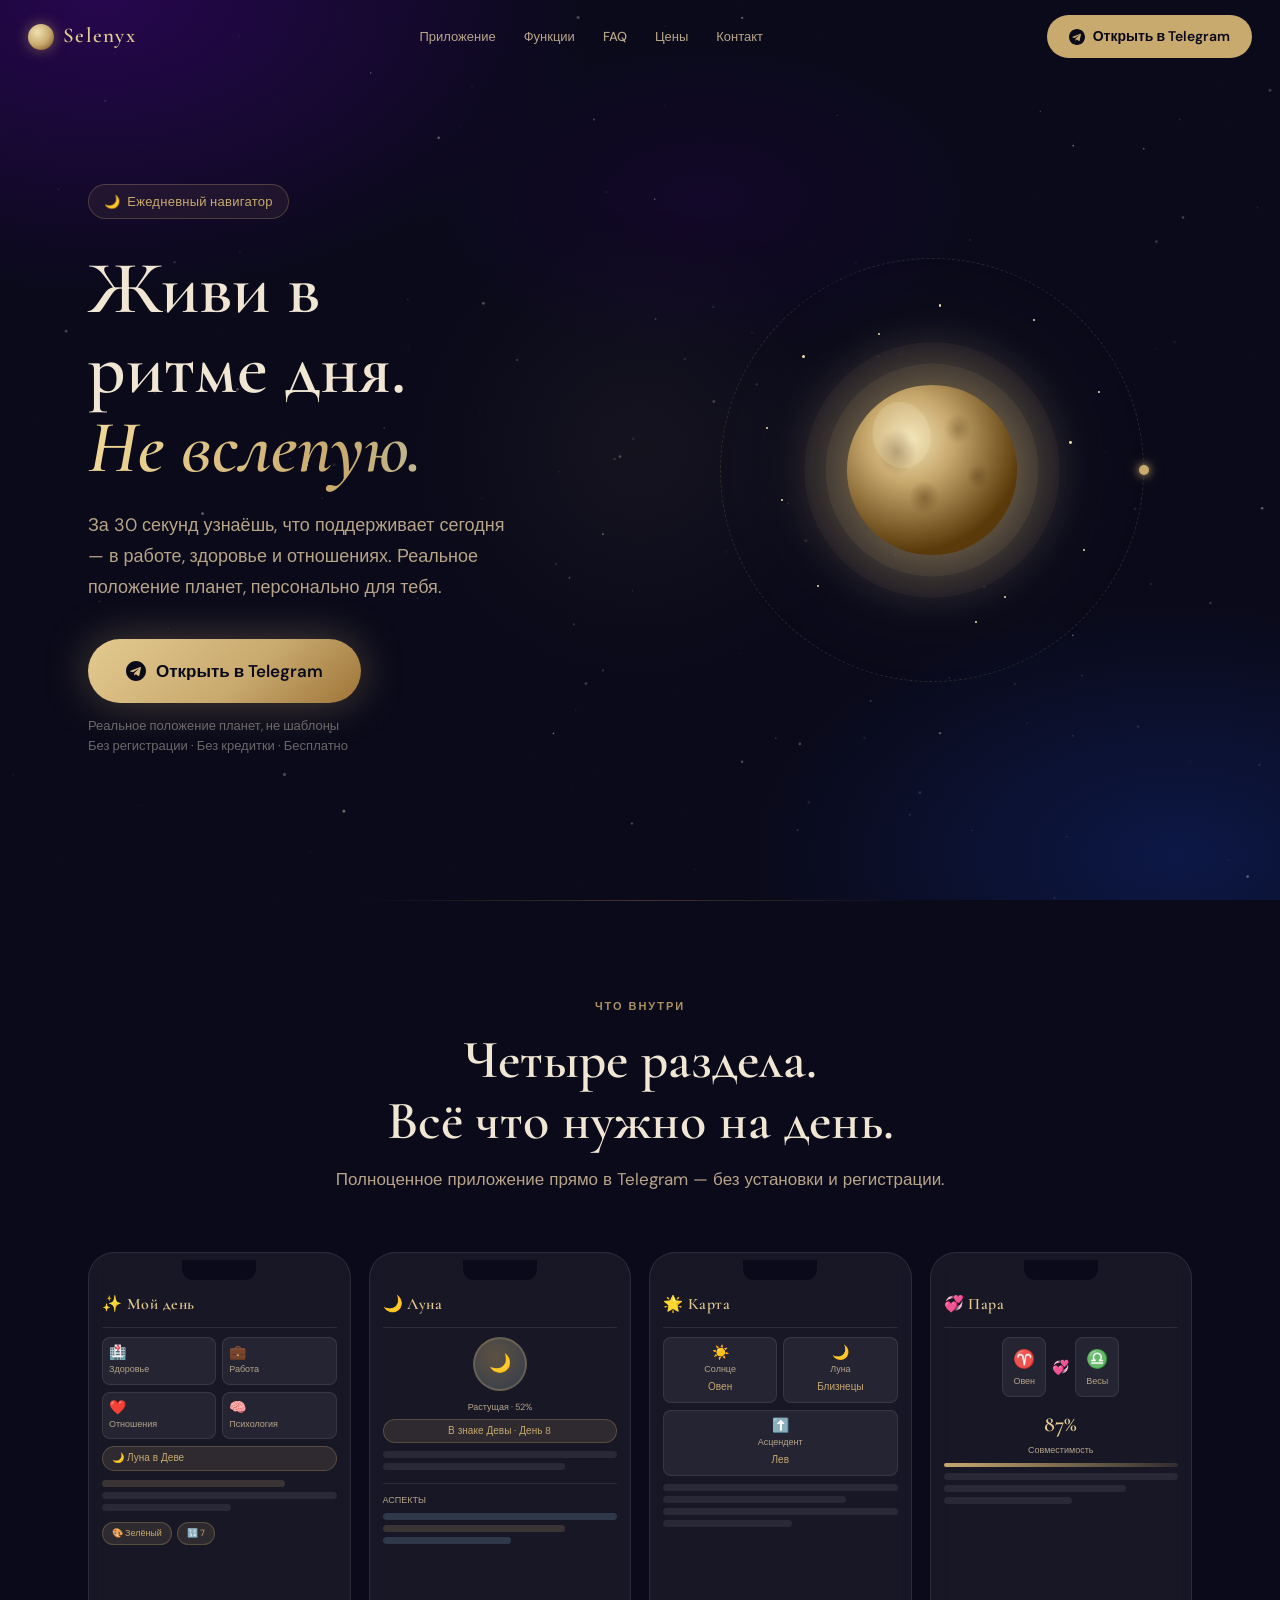
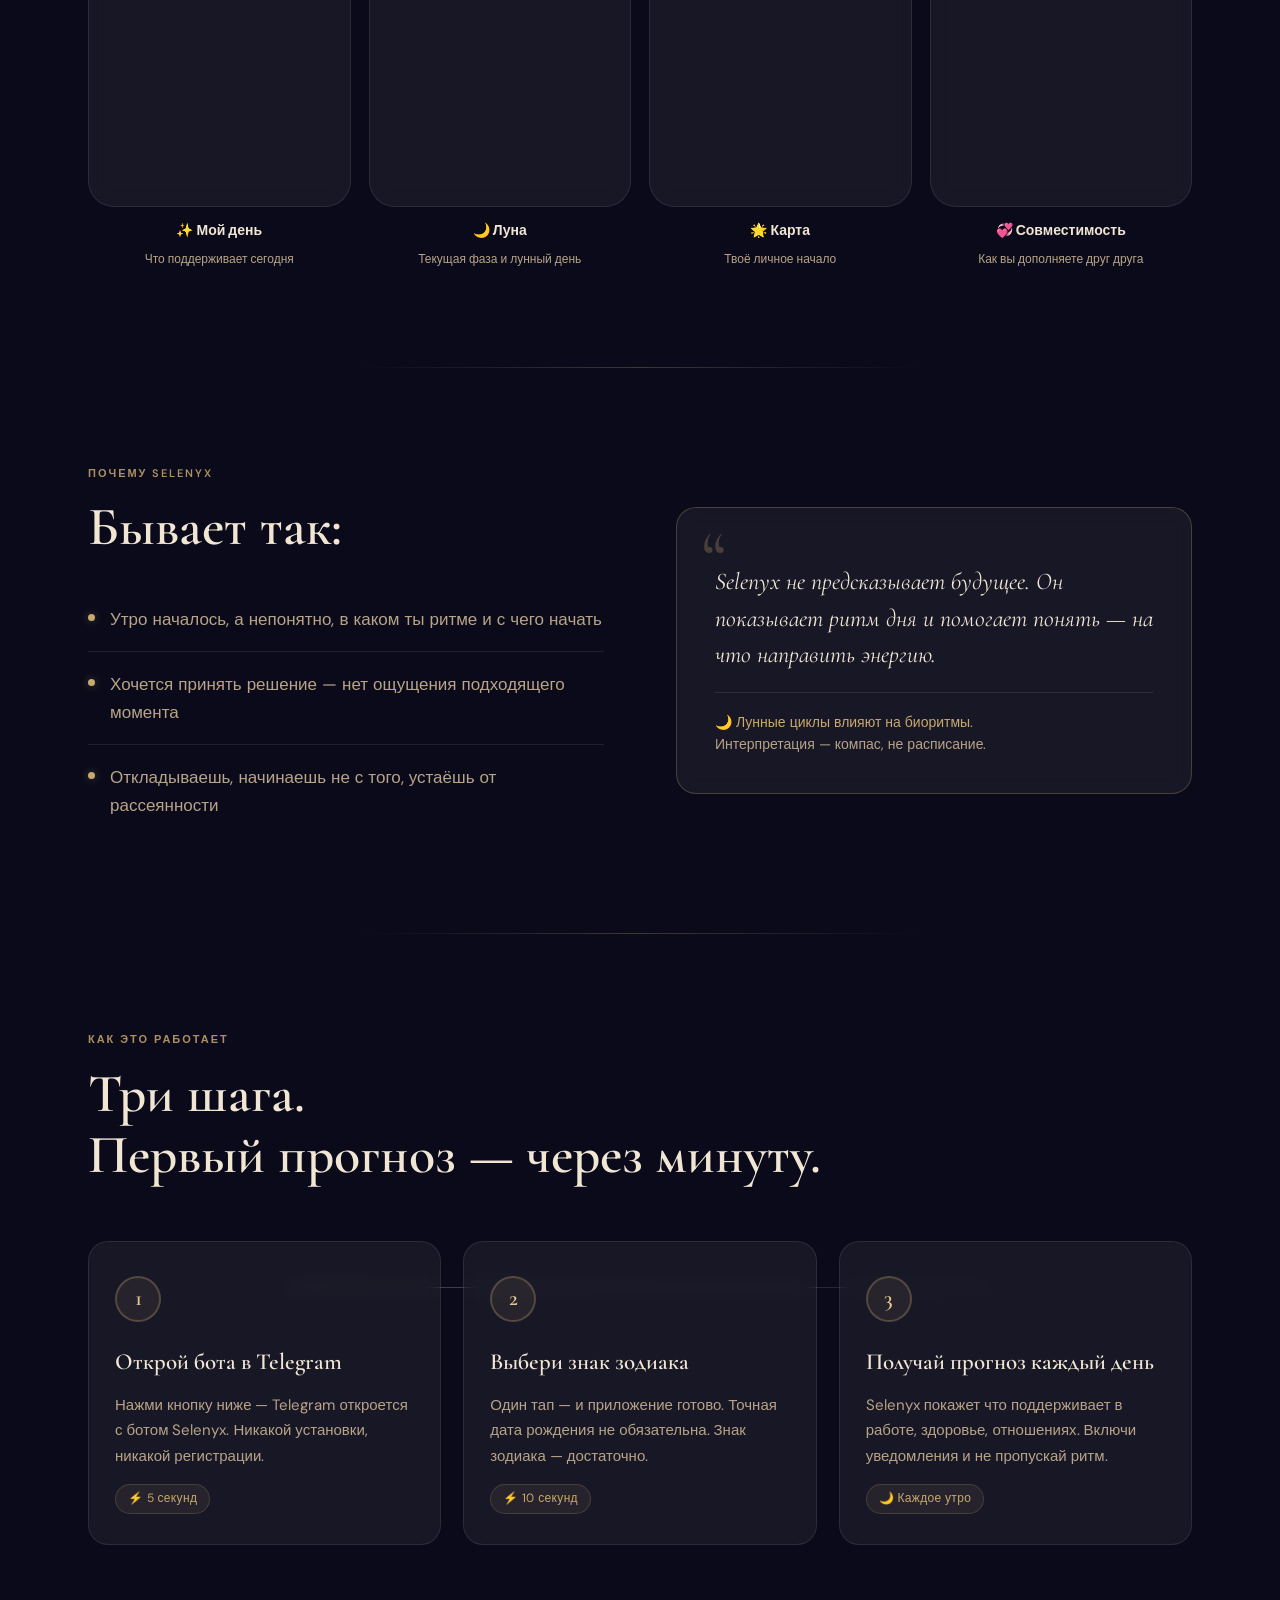
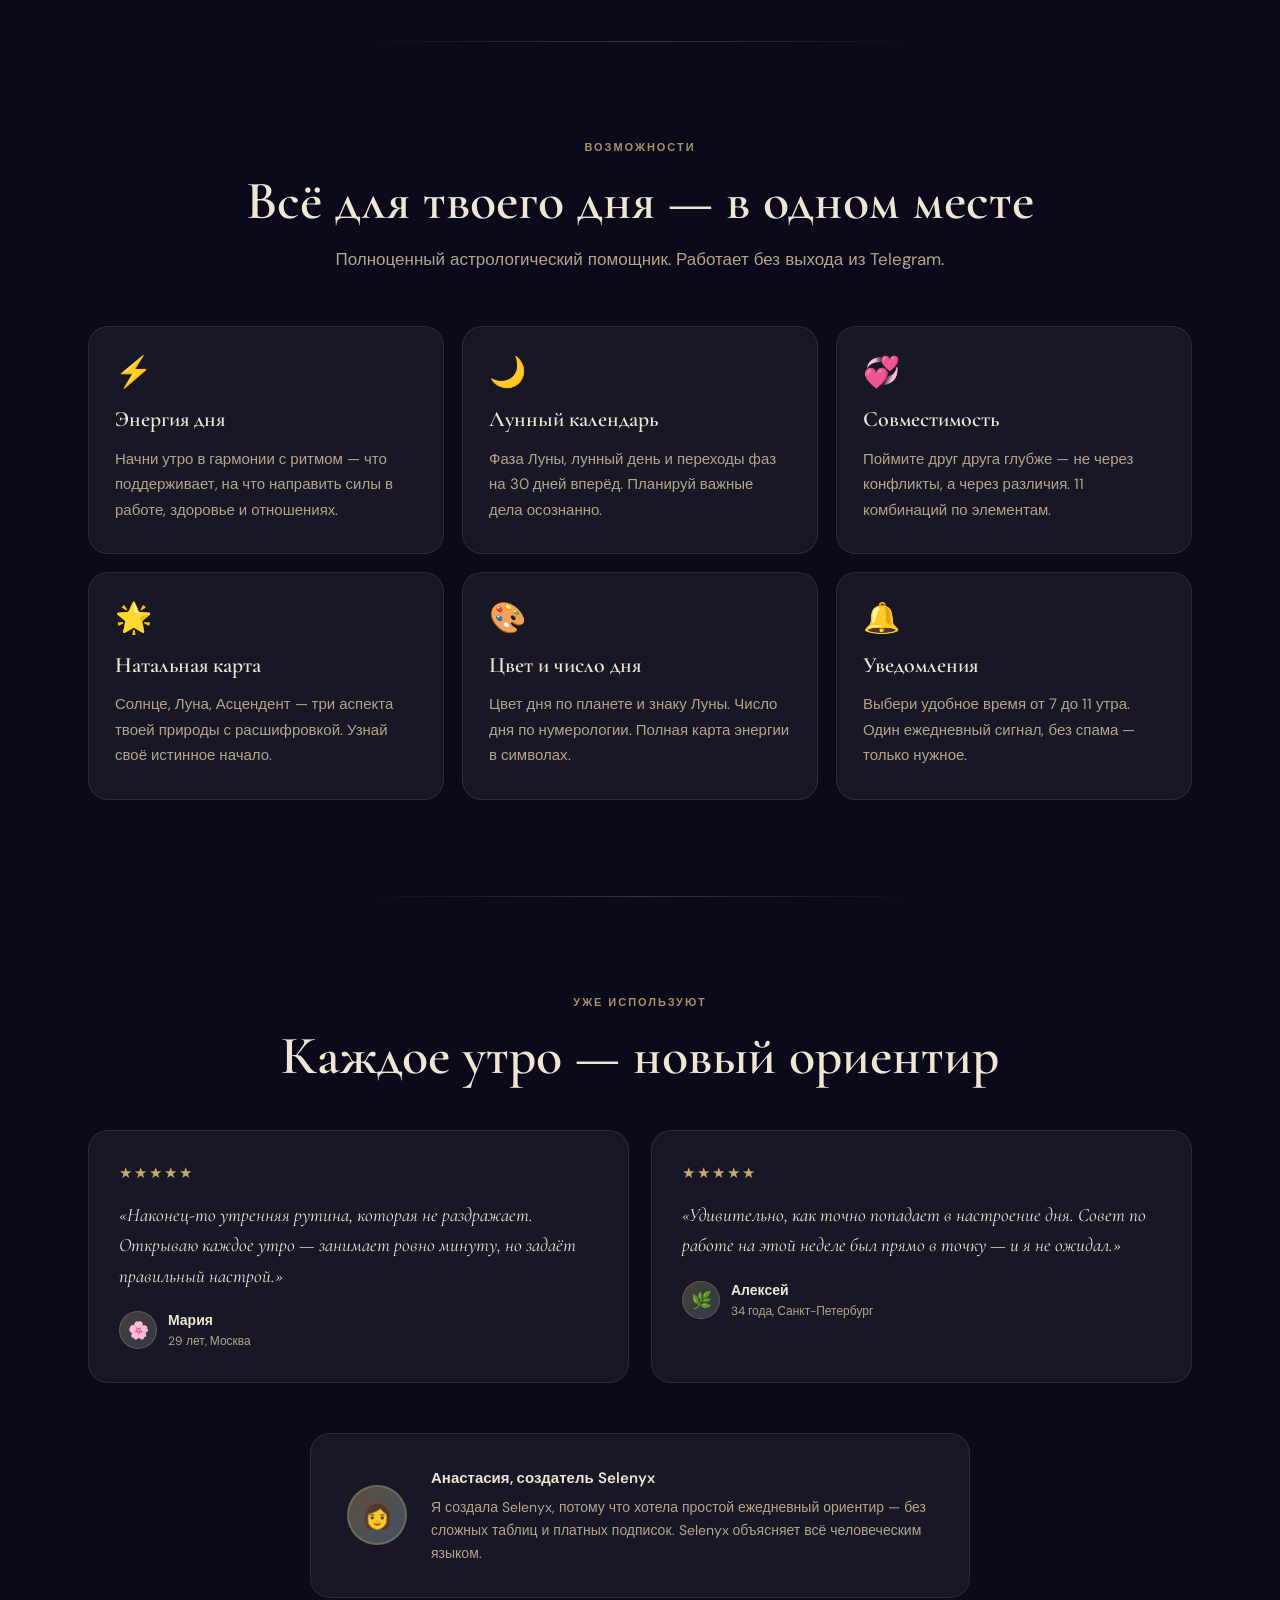
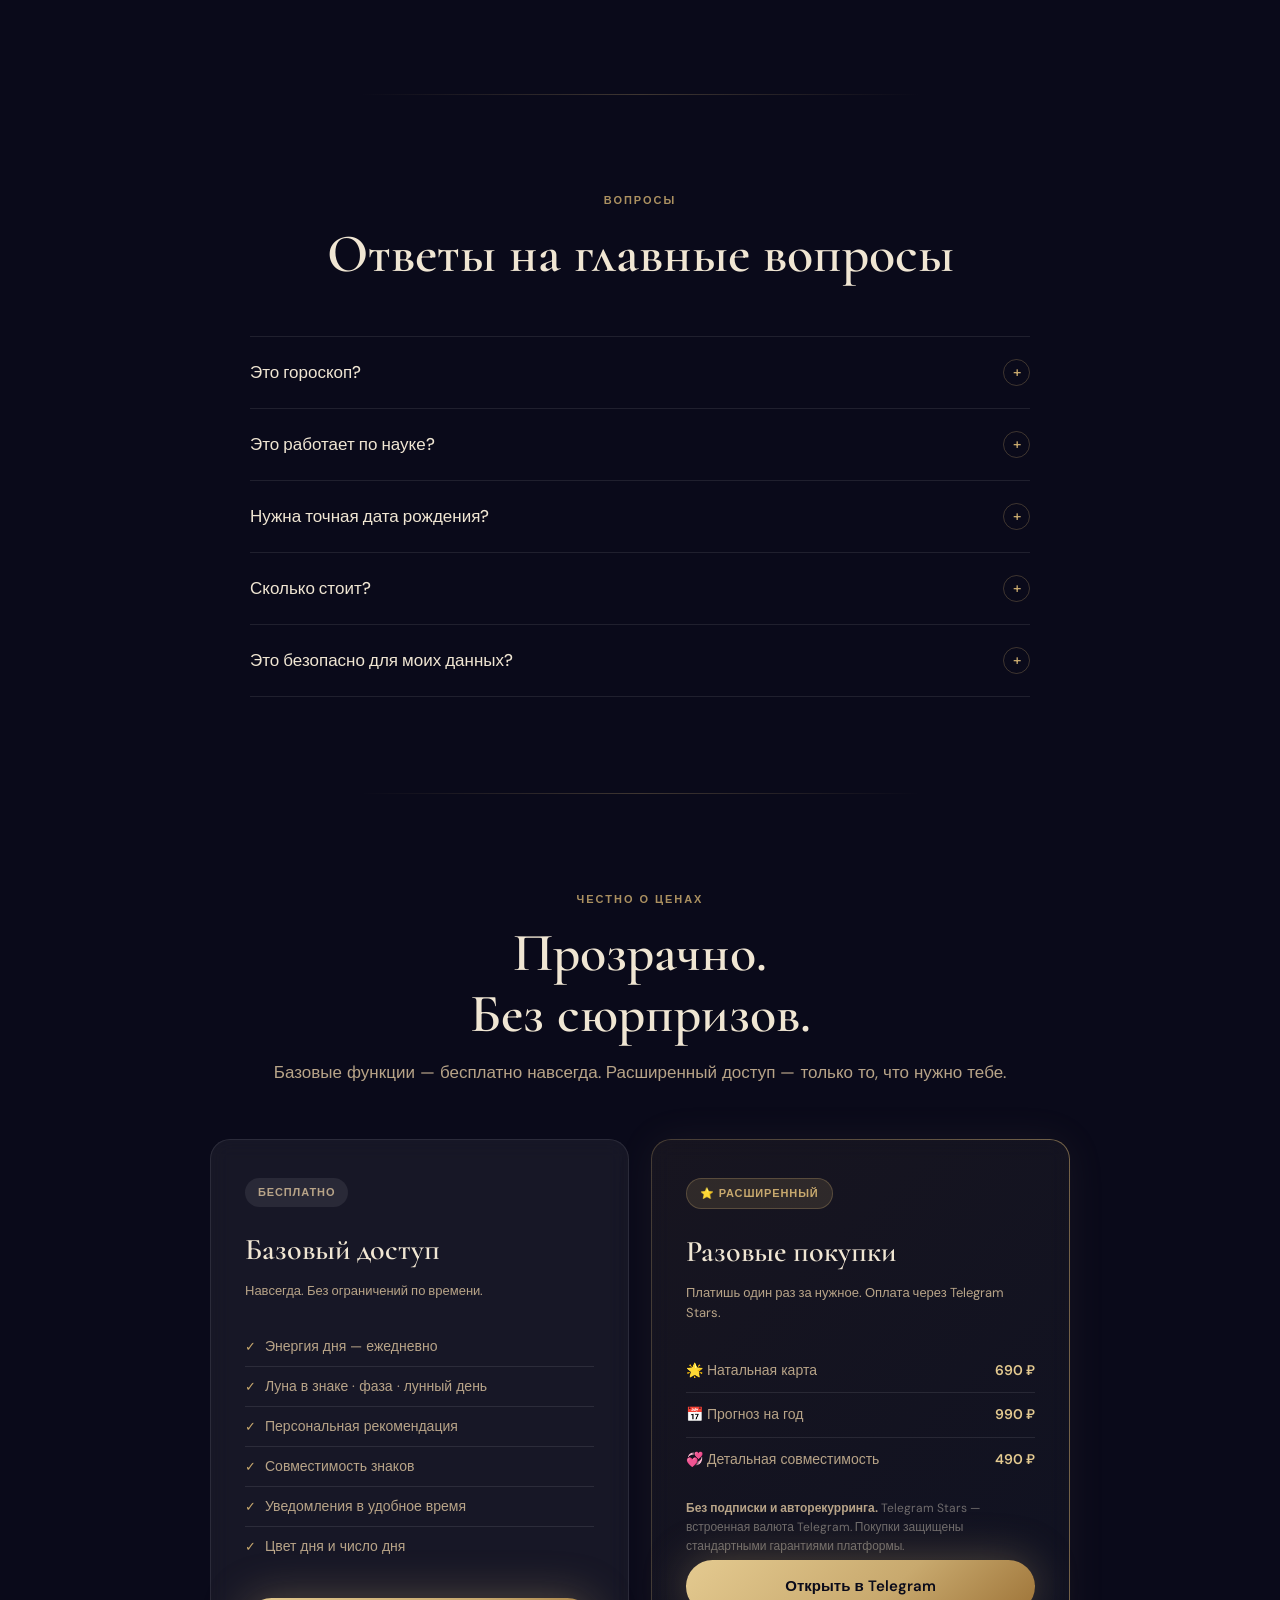
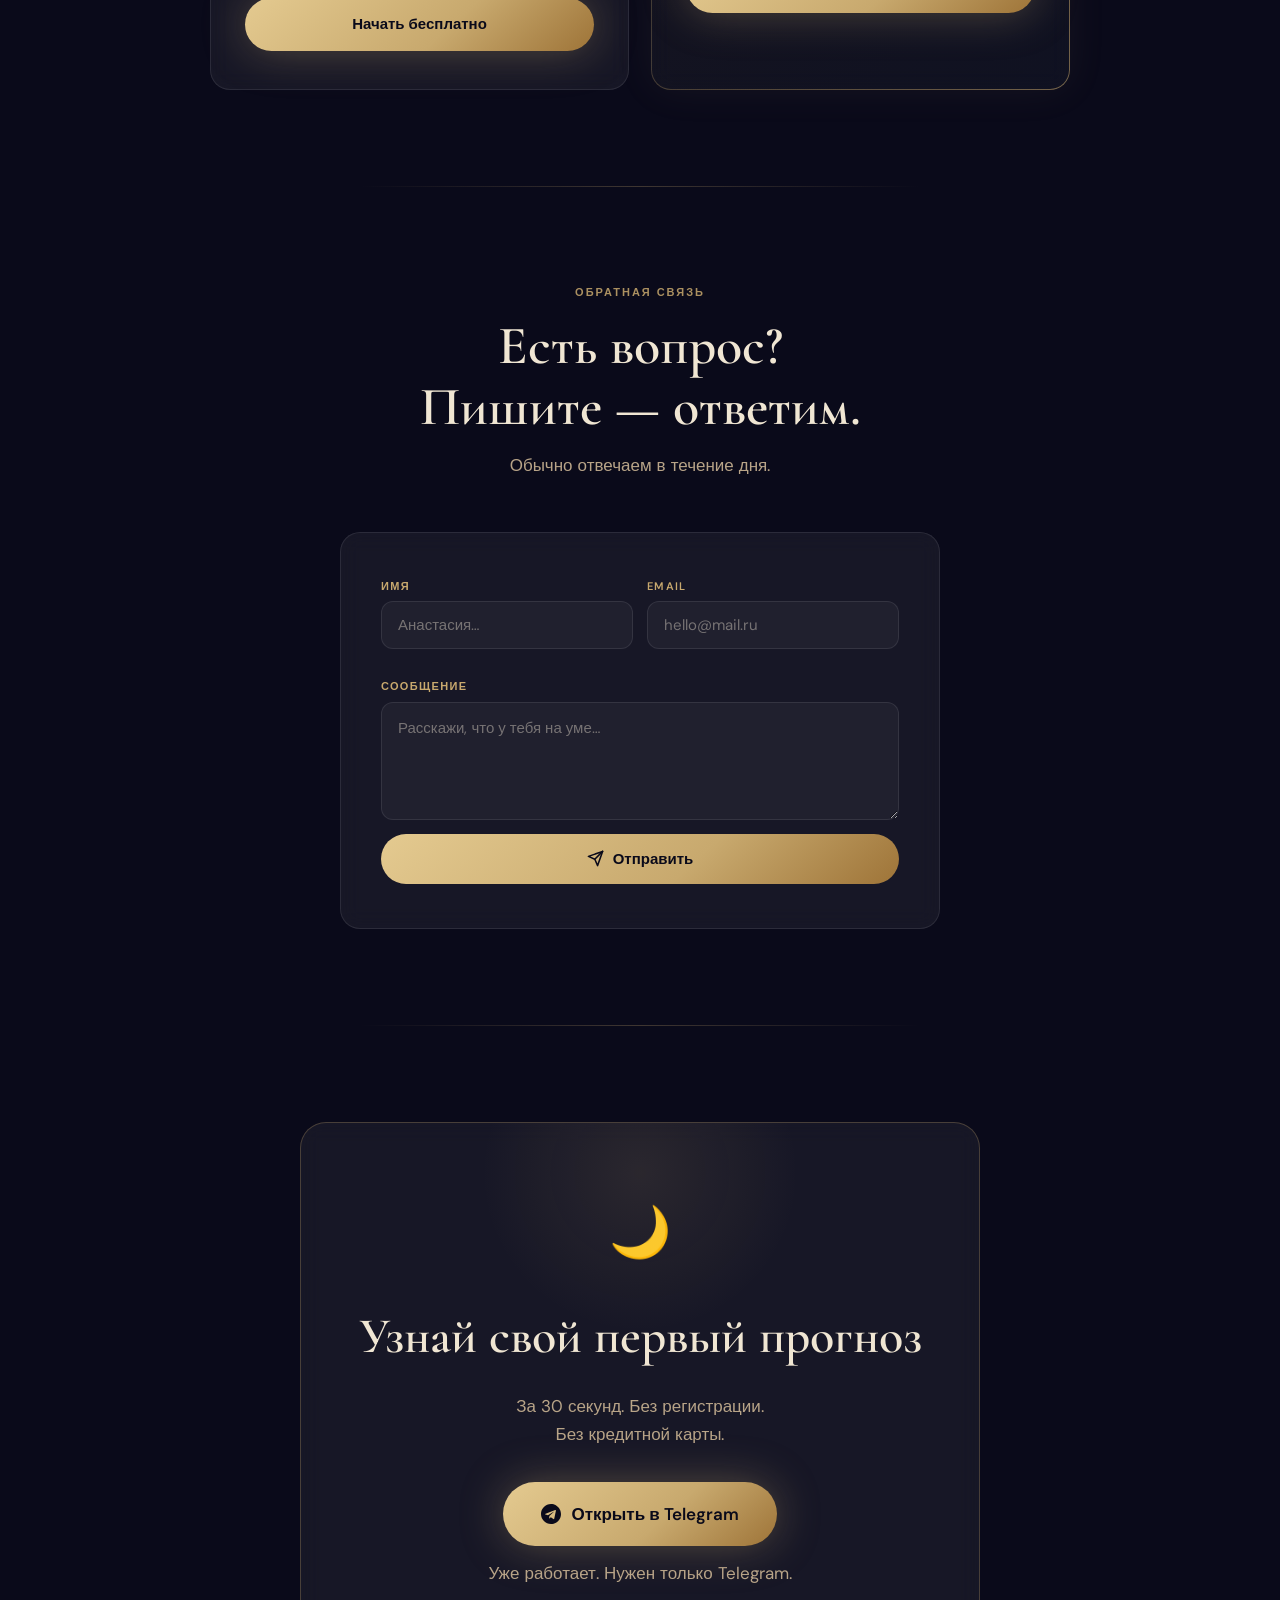
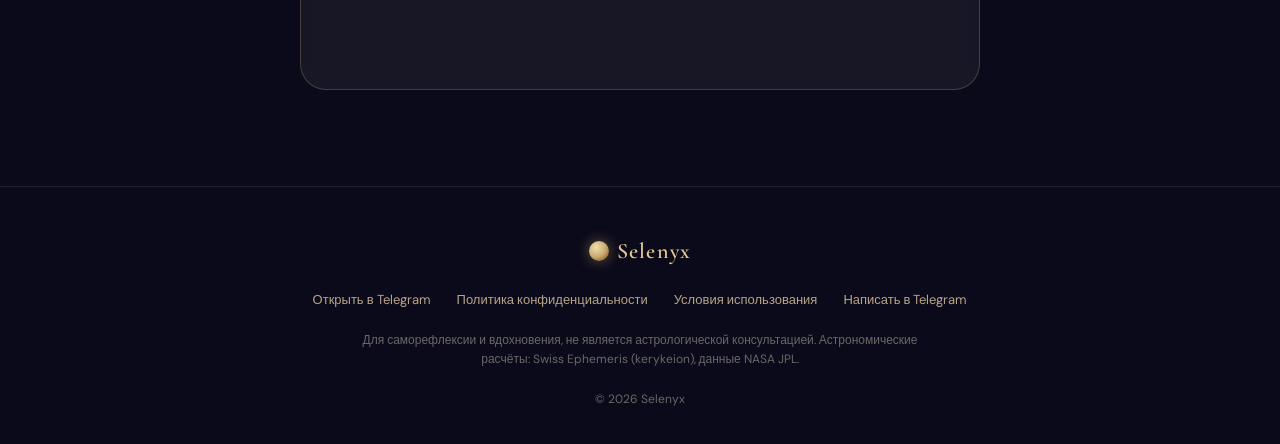
==== landing/index.html @ 32bb38db "copy: нейтральный CTA — «Узнай свой первый прогноз»" ====
<!DOCTYPE html>
<html lang="ru">
<head>
  <meta charset="UTF-8">
  <meta name="viewport" content="width=device-width, initial-scale=1.0">
  <meta name="theme-color" content="#0a0a1a">
  <meta name="robots" content="index, follow">
  <title>Selenyx — Лунный навигатор для ежедневной ясности</title>
  <meta name="description" content="Узнай за 30 секунд, что поддерживает тебя сегодня. Персональные рекомендации по знаку зодиака. Бесплатно в Telegram.">
  <meta name="keywords" content="лунный календарь, гороскоп на сегодня, астрология Telegram, фаза луны, энергия дня, лунный навигатор">
  <meta property="og:title" content="Selenyx — Живи в ритме дня">
  <meta property="og:description" content="За 30 секунд — что поддерживает сегодня. Луна, энергия, рекомендации. Бесплатно.">
  <meta property="og:type" content="website">
  <meta property="og:url" content="https://selenyx.vercel.app/">
  <meta property="og:image" content="https://selenyx.vercel.app/og-image.png">
  <meta name="twitter:card" content="summary_large_image">
  <meta name="twitter:title" content="Selenyx — Живи в ритме дня">
  <meta name="twitter:description" content="За 30 секунд — что поддерживает сегодня. Луна, энергия, рекомендации. Бесплатно.">
  <link rel="icon" href="data:image/svg+xml,<svg xmlns='http://www.w3.org/2000/svg' viewBox='0 0 100 100'><circle cx='50' cy='50' r='45' fill='%23c8a96e'/><circle cx='65' cy='40' r='38' fill='%230a0a1a'/></svg>">
  <link rel="apple-touch-icon" href="data:image/svg+xml,<svg xmlns='http://www.w3.org/2000/svg' viewBox='0 0 100 100'><circle cx='50' cy='50' r='45' fill='%23c8a96e'/><circle cx='65' cy='40' r='38' fill='%230a0a1a'/></svg>">
  <link rel="preconnect" href="https://fonts.googleapis.com">
  <link rel="preconnect" href="https://fonts.gstatic.com" crossorigin>
  <link href="https://fonts.googleapis.com/css2?family=Cormorant+Garamond:ital,wght@0,400;0,500;0,600;0,700;1,400;1,500;1,600&family=DM+Sans:wght@300;400;500;600&display=swap" rel="stylesheet">
  <style>
    /* ── VARIABLES ───────────────────────────────────────────────── */
    :root {
      --bg:          #0a0a1a;
      --bg2:         #0e0e24;
      --card:        rgba(255,255,255,0.055);
      --card-h:      rgba(255,255,255,0.095);
      --border:      rgba(255,255,255,0.09);
      --border-g:    rgba(200,169,110,0.28);
      --gold:        #c8a96e;
      --gold-l:      #e4ca90;
      --gold-d:      rgba(200,169,110,0.38);
      --blue:        #a8d8ea;
      --text:        #f0e6d3;
      --dim:         #b8a488;
      --hint:        rgba(240,230,211,0.42);
      --fd:          'Cormorant Garamond', Georgia, serif;
      --fb:          'DM Sans', -apple-system, sans-serif;
      --r:           20px;
      --r-sm:        12px;
      --W:           1160px;
      --gap:         96px;
    }

    /* ── RESET ───────────────────────────────────────────────────── */
    *, *::before, *::after { box-sizing: border-box; margin: 0; padding: 0; }
    html { scroll-behavior: smooth; -webkit-text-size-adjust: 100%; }
    body {
      font-family: var(--fb);
      font-size: 16px;
      line-height: 1.65;
      color: var(--text);
      background: var(--bg);
      background-image:
        radial-gradient(ellipse 70% 60% at 8% 0%,   rgba(50,5,100,.7)  0%, transparent 55%),
        radial-gradient(ellipse 60% 50% at 92% 95%,  rgba(13,27,80,.8)  0%, transparent 55%),
        radial-gradient(ellipse 50% 40% at 55% 22%,  rgba(30,5,60,.45)  0%, transparent 45%);
      background-attachment: fixed;
      overflow-x: hidden;
    }
    img   { display: block; max-width: 100%; }
    button{ cursor: pointer; border: none; background: none; font-family: var(--fb); }
    a     { color: inherit; text-decoration: none; }
    ul, ol{ list-style: none; }

    /* ── CANVAS ──────────────────────────────────────────────────── */
    #stars {
      position: fixed; inset: 0;
      pointer-events: none; z-index: 0; opacity: .55;
    }

    /* ── LAYOUT ──────────────────────────────────────────────────── */
    .wrap {
      max-width: var(--W);
      margin: 0 auto;
      padding: 0 28px;
      position: relative; z-index: 1;
    }
    .tag {
      font-size: 11px; font-weight: 600;
      letter-spacing: .18em; text-transform: uppercase;
      color: var(--gold); opacity: .85; margin-bottom: 14px;
    }
    .h2 {
      font-family: var(--fd);
      font-size: clamp(34px, 4.5vw, 54px);
      font-weight: 600; line-height: 1.13;
      text-wrap: balance; color: var(--text);
    }
    .sub {
      font-size: 17px; color: var(--dim);
      line-height: 1.72; margin-top: 14px;
      text-wrap: balance;
    }
    .rule {
      height: 1px; max-width: 560px; margin: 0 auto;
      background: linear-gradient(90deg, transparent, var(--border-g), transparent);
    }

    /* ── NAV ─────────────────────────────────────────────────────── */
    .nav {
      position: fixed; top: 0; left: 0; right: 0;
      z-index: 200; padding: 15px 28px;
      display: flex; align-items: center; justify-content: space-between;
      transition: background .3s, backdrop-filter .3s;
    }
    .nav.on {
      background: rgba(10,10,26,.9);
      backdrop-filter: blur(22px);
      -webkit-backdrop-filter: blur(22px);
      border-bottom: 1px solid var(--border);
    }
    .nav-logo {
      display: flex; align-items: center; gap: 9px;
      font-family: var(--fd); font-size: 21px; font-weight: 600;
      color: var(--gold-l); letter-spacing: .06em;
    }
    .logo-moon {
      width: 26px; height: 26px; border-radius: 50%;
      background: radial-gradient(circle at 36% 32%, #f0e0b0, #c8a96e 52%, #6a3c0a);
      box-shadow: 0 0 14px rgba(200,169,110,.5);
      flex-shrink: 0;
    }
    .btn-tg {
      display: inline-flex; align-items: center; gap: 8px;
      padding: 10px 22px; border-radius: 50px;
      background: var(--gold); color: #0a0a1a;
      font-weight: 600; font-size: 14px;
      transition: transform .2s, box-shadow .2s;
      touch-action: manipulation;
    }
    .btn-tg:hover { transform: translateY(-1px); box-shadow: 0 4px 22px rgba(200,169,110,.42); }
    .btn-tg svg   { width: 16px; height: 16px; flex-shrink: 0; }
    .nav-links {
      display: flex; gap: 28px; align-items: center;
    }
    .nav-links a {
      font-size: 13px; font-weight: 500; color: var(--dim);
      transition: color .22s; position: relative; white-space: nowrap;
    }
    .nav-links a::after {
      content: ''; position: absolute; bottom: -4px; left: 0; right: 0;
      height: 1px; background: var(--gold);
      transform: scaleX(0); transform-origin: left center;
      transition: transform .28s ease;
    }
    .nav-links a:hover { color: var(--gold-l); }
    .nav-links a:hover::after { transform: scaleX(1); }
    @media (max-width: 820px) { .nav-links { display: none; } }

    /* ── HERO ────────────────────────────────────────────────────── */
    .hero {
      min-height: 100svh;
      display: flex; align-items: center;
      padding: 130px 0 90px;
    }
    .hero-grid {
      display: grid;
      grid-template-columns: 1fr 1fr;
      gap: 64px; align-items: center;
    }
    .hero-badge {
      display: inline-flex; align-items: center; gap: 7px;
      padding: 6px 15px; border-radius: 50px;
      border: 1px solid var(--border-g);
      background: rgba(200,169,110,.08);
      font-size: 13px; color: var(--gold);
      margin-bottom: 30px; letter-spacing: .02em;
    }
    .hero-h1 {
      font-family: var(--fd);
      font-size: clamp(46px, 5.8vw, 78px);
      font-weight: 600; line-height: 1.07;
      text-wrap: balance; margin-bottom: 22px;
    }
    .hero-h1 em {
      font-style: italic;
      background: linear-gradient(90deg, #f0d898 0%, #c8a96e 25%, #a8d8ea 55%, #e4ca90 80%, #f0d898 100%);
      background-size: 300% auto;
      -webkit-background-clip: text;
      -webkit-text-fill-color: transparent;
      background-clip: text;
      animation: gradShift 6s linear infinite;
    }
    @keyframes gradShift { to { background-position: 300% center; } }
    .hero-p {
      font-size: 18px; color: var(--dim);
      line-height: 1.72; margin-bottom: 36px;
      text-wrap: balance;
    }
    .cta-wrap { display: flex; flex-direction: column; align-items: flex-start; gap: 13px; }
    .cta {
      display: inline-flex; align-items: center; gap: 10px;
      padding: 18px 38px; border-radius: 50px;
      background: linear-gradient(138deg, var(--gold-l) 0%, var(--gold) 58%, #9e7438 100%);
      color: #0a0a1a;
      font-family: var(--fb); font-size: 17px; font-weight: 600;
      box-shadow: 0 0 44px rgba(200,169,110,.34);
      transition: transform .22s ease, box-shadow .22s ease;
      touch-action: manipulation;
    }
    .cta:hover  { animation: none; transform: translateY(-3px); box-shadow: 0 8px 60px rgba(200,169,110,.65), 0 0 100px rgba(200,169,110,.2); }
    .cta:active { animation: none; transform: translateY(0); }
    .cta svg    { width: 20px; height: 20px; flex-shrink: 0; }
    @keyframes ctaGlow { 0%,100%{box-shadow:0 0 44px rgba(200,169,110,.34)} 50%{box-shadow:0 0 70px rgba(200,169,110,.6), 0 0 110px rgba(200,169,110,.18)} }
    .cta { animation: ctaGlow 3.5s ease-in-out infinite; }
    .hero-hint  { font-size: 13px; color: var(--hint); line-height: 1.55; }
    .hero-hint b{ color: var(--gold-d); font-weight: 400; }

    /* ── MOON VISUAL ─────────────────────────────────────────────── */
    .moon-scene {
      display: flex; justify-content: center; align-items: center;
      perspective: 900px; /* нужен для видимого 3D-поворота */
    }
    .moon-ring {
      position: relative; width: 360px; height: 360px;
      transform-style: preserve-3d;
    }
    /* орбитальное кольцо — статичное, не вращается */
    .orbit {
      position: absolute; inset: -32px; border-radius: 50%;
      border: 1px dashed rgba(200,169,110,.18);
    }
    /* спутник — отдельный элемент, вращается независимо */
    .satellite {
      position: absolute; inset: -32px; border-radius: 50%;
      animation: spin 22s linear infinite;
    }
    .satellite::after {
      content: '';
      position: absolute; top: 50%; right: -5px;
      width: 10px; height: 10px; border-radius: 50%;
      background: var(--gold);
      transform: translateY(-50%);
      box-shadow: 0 0 9px var(--gold), 0 0 18px rgba(200,169,110,.4);
    }
    @keyframes spin { to { transform: rotate(360deg); } }

    .halo1, .halo2 {
      position: absolute; inset: 0; border-radius: 50%;
      animation: pulse 5.5s ease-in-out infinite;
    }
    .halo1 { background: radial-gradient(circle, rgba(200,169,110,.14) 0%, transparent 62%); }
    .halo2 { background: radial-gradient(circle, rgba(168,216,234,.08) 0%, transparent 68%); animation-delay: 2.75s; }
    @keyframes pulse { 0%,100%{ transform: scale(1); opacity:1; } 50%{ transform: scale(1.09); opacity:.78; } }

    .moon-svg {
      position: absolute; inset: 28px;
      filter: drop-shadow(0 0 28px rgba(200,169,110,.42)) drop-shadow(0 0 60px rgba(200,169,110,.15));
      animation: float 9s ease-in-out infinite;
    }
    @keyframes float { 0%,100%{ transform: translateY(0); } 50%{ transform: translateY(-13px); } }

    .mstars { position: absolute; inset: 0; }
    .ms {
      position: absolute; border-radius: 50%; background: #f0e0b0;
      animation: twinkle var(--d,3s) ease-in-out infinite;
      animation-delay: var(--dl,0s);
    }
    @keyframes twinkle { 0%,100%{ opacity:.85; transform: scale(1); } 50%{ opacity:.15; transform: scale(.4); } }

    /* ── APP PREVIEW ─────────────────────────────────────────────── */
    .preview { padding: var(--gap) 0; }
    .preview-hd { text-align: center; margin-bottom: 58px; }
    .phones {
      display: grid;
      grid-template-columns: repeat(4, 1fr);
      gap: 18px; align-items: start;
    }
    .phone {
      background: var(--card);
      border: 1px solid var(--border);
      border-radius: 26px; overflow: hidden;
      aspect-ratio: 9/19;
      display: flex; flex-direction: column;
      backdrop-filter: blur(10px);
      transition: transform .3s, box-shadow .3s;
    }
    .phone:hover {
      transform: translateY(-12px) scale(1.02);
      box-shadow: 0 36px 80px rgba(0,0,0,.55), 0 0 40px rgba(200,169,110,.2);
      border-color: var(--border-g);
    }
    .notch {
      width: 74px; height: 20px;
      background: var(--bg);
      border-radius: 0 0 11px 11px;
      margin: 7px auto 0; flex-shrink: 0;
    }
    .scr {
      flex: 1; padding: 11px 13px 14px;
      display: flex; flex-direction: column; gap: 0;
      overflow: hidden;
    }
    .p-title {
      font-family: var(--fd); font-size: 16px; font-weight: 600;
      color: var(--gold-l); margin-bottom: 9px; letter-spacing: .03em;
    }
    .p-hr { height: 1px; background: var(--border); margin-bottom: 9px; flex-shrink: 0; }
    .p-2 { display: grid; grid-template-columns: 1fr 1fr; gap: 6px; margin-bottom: 7px; }
    .p-card {
      background: rgba(255,255,255,.06);
      border: 1px solid var(--border);
      border-radius: 8px; padding: 7px 6px;
    }
    .p-emo  { font-size: 14px; line-height: 1; margin-bottom: 3px; }
    .p-lbl  { font-size: 9px; color: var(--dim); }
    .p-val  { font-size: 10px; color: var(--gold); margin-top: 2px; }
    .pill   {
      display: inline-block; padding: 3px 9px; border-radius: 20px;
      font-size: 10px; color: var(--gold);
      background: rgba(200,169,110,.13);
      border: 1px solid var(--border-g);
      white-space: nowrap; margin-bottom: 5px;
    }
    .bar { height: 7px; border-radius: 4px; background: rgba(255,255,255,.08); margin-bottom: 5px; }
    .bar.g { background: rgba(200,169,110,.2); }
    .bar.b { background: rgba(168,216,234,.18); }
    .bar.s { width: 55%; } .bar.m { width: 78%; } .bar.f { width: 100%; }
    .p-circle {
      width: 54px; height: 54px; border-radius: 50%;
      background: radial-gradient(circle at 40% 35%, rgba(200,169,110,.4), rgba(168,216,234,.2));
      border: 2px solid var(--border-g);
      margin: 0 auto 9px;
      display: flex; align-items: center; justify-content: center;
      font-size: 18px;
    }
    .p-cen { text-align: center; }
    .p-cap { font-size: 9px; color: var(--dim); margin-bottom: 4px; }
    .compat-row {
      display: flex; align-items: center; justify-content: center; gap: 6px; margin-bottom: 9px;
    }
    .compat-big {
      font-family: var(--fd); font-size: 22px; font-weight: 600;
      color: var(--gold-l); text-align: center;
    }
    .compat-lbl { font-size: 9px; color: var(--dim); text-align: center; margin-bottom: 6px; }
    .compat-bg { height: 4px; border-radius: 3px; background: linear-gradient(90deg,var(--gold),rgba(200,169,110,.15)); margin-bottom:6px; }
    .ph-cap { text-align: center; margin-top: 12px; }
    .ph-cap strong { display: block; font-size: 14px; margin-bottom: 3px; }
    .ph-cap span   { font-size: 12px; color: var(--dim); }

    /* ── PAIN ────────────────────────────────────────────────────── */
    .pain { padding: var(--gap) 0; }
    .pain-grid {
      display: grid;
      grid-template-columns: 1fr 1fr;
      gap: 72px; align-items: center;
    }
    .pain-items { margin-top: 30px; }
    .pain-row {
      display: flex; align-items: flex-start; gap: 15px;
      padding: 18px 0; border-bottom: 1px solid var(--border);
    }
    .pain-row:last-child { border-bottom: none; }
    .dot {
      width: 7px; height: 7px; border-radius: 50%;
      background: var(--gold); flex-shrink: 0; margin-top: 9px;
      box-shadow: 0 0 8px var(--gold-d);
    }
    .pain-row p { font-size: 17px; color: var(--dim); line-height: 1.65; }
    .quote-card {
      padding: 38px; background: var(--card);
      border: 1px solid var(--border-g);
      border-radius: var(--r); backdrop-filter: blur(10px);
      position: relative;
    }
    .quote-card::before {
      content: '\201C';
      position: absolute; top: 12px; left: 24px;
      font-family: var(--fd); font-size: 76px;
      color: var(--gold); opacity: .28; line-height: 1;
    }
    .qt {
      font-family: var(--fd); font-size: 24px; font-style: italic;
      line-height: 1.52; color: var(--text); margin-top: 18px;
    }
    .qa {
      margin-top: 18px; padding-top: 18px;
      border-top: 1px solid var(--border);
      font-size: 14px; color: var(--gold); line-height: 1.6;
    }
    .qa span { color: var(--dim); }

    /* ── HOW ─────────────────────────────────────────────────────── */
    .how { padding: var(--gap) 0; }
    .how-hd { margin-bottom: 56px; }
    .steps {
      display: grid;
      grid-template-columns: repeat(3,1fr);
      gap: 22px; position: relative;
    }
    .steps::before {
      content: '';
      position: absolute; top: 46px;
      left: calc(16.5% + 22px); right: calc(16.5% + 22px);
      height: 1px;
      background: linear-gradient(90deg, var(--gold-d), rgba(200,169,110,.12));
      z-index: 0;
    }
    .step {
      background: var(--card);
      border: 1px solid var(--border);
      border-radius: var(--r); padding: 34px 26px 30px;
      position: relative; z-index: 1;
      backdrop-filter: blur(8px);
      transition: border-color .3s, transform .3s;
    }
    .step:hover { border-color: var(--border-g); transform: translateY(-7px); box-shadow: 0 20px 50px rgba(0,0,0,.38), 0 0 25px rgba(200,169,110,.1); }
    .snum {
      width: 46px; height: 46px; border-radius: 50%;
      border: 2px solid var(--border-g);
      background: rgba(200,169,110,.09);
      display: flex; align-items: center; justify-content: center;
      font-family: var(--fd); font-size: 22px; font-weight: 600;
      color: var(--gold-l); margin-bottom: 22px;
    }
    .step h3 {
      font-family: var(--fd); font-size: 23px; font-weight: 600;
      margin-bottom: 11px; color: var(--text);
    }
    .step p { font-size: 15px; color: var(--dim); line-height: 1.7; }
    .badge {
      display: inline-block; margin-top: 15px;
      font-size: 12px; color: var(--gold);
      background: rgba(200,169,110,.09);
      border: 1px solid rgba(200,169,110,.2);
      border-radius: 20px; padding: 4px 12px;
      letter-spacing: .03em;
    }

    /* ── FEATURES ────────────────────────────────────────────────── */
    .features { padding: var(--gap) 0; }
    .features-hd { text-align: center; margin-bottom: 52px; }
    .feat-grid {
      display: grid;
      grid-template-columns: repeat(3,1fr);
      gap: 18px;
    }
    .feat {
      background: var(--card);
      border: 1px solid var(--border);
      border-radius: var(--r); padding: 30px 26px;
      backdrop-filter: blur(8px);
      transition: background .3s, border-color .3s, transform .3s;
    }
    .feat:hover { background: rgba(255,255,255,.1); border-color: var(--border-g); transform: translateY(-6px) scale(1.015); box-shadow: 0 20px 55px rgba(0,0,0,.4), 0 0 30px rgba(200,169,110,.12); }
    .feat-ico { font-size: 30px; margin-bottom: 14px; line-height: 1; display: block; }
    .feat h3 {
      font-family: var(--fd); font-size: 22px; font-weight: 600;
      margin-bottom: 9px; color: var(--text);
    }
    .feat p { font-size: 15px; color: var(--dim); line-height: 1.7; }

    /* ── SOCIAL ──────────────────────────────────────────────────── */
    .social { padding: var(--gap) 0; }
    .social-hd { text-align: center; margin-bottom: 0; }
    .counter {
      display: inline-flex; align-items: center; gap: 22px;
      margin: 44px auto; padding: 26px 46px;
      background: var(--card);
      border: 1px solid var(--border-g);
      border-radius: var(--r);
      backdrop-filter: blur(10px);
      display: flex; justify-content: center;
    }
    .cnt-n {
      font-family: var(--fd); font-size: 58px; font-weight: 600;
      color: var(--gold-l);
      font-variant-numeric: tabular-nums; line-height: 1;
    }
    .cnt-l strong { display: block; font-size: 15px; color: var(--text); margin-bottom: 4px; }
    .cnt-l span   { font-size: 13px; color: var(--dim); }
    .reviews {
      display: grid; grid-template-columns: 1fr 1fr;
      gap: 22px; margin-top: 44px;
    }
    .rev {
      background: var(--card);
      border: 1px solid var(--border);
      border-radius: var(--r); padding: 30px;
      backdrop-filter: blur(8px);
      transition: border-color .3s, transform .3s, box-shadow .3s;
    }
    .rev:hover { border-color: var(--border-g); transform: translateY(-4px); box-shadow: 0 14px 44px rgba(0,0,0,.32), 0 0 20px rgba(200,169,110,.09); }
    .stars { color: var(--gold); font-size: 15px; letter-spacing: 2px; margin-bottom: 14px; }
    .rev-t {
      font-family: var(--fd); font-size: 19px; font-style: italic;
      line-height: 1.6; color: var(--text); margin-bottom: 18px;
    }
    .rev-a { display: flex; align-items: center; gap: 11px; }
    .ava {
      width: 38px; height: 38px; border-radius: 50%; flex-shrink: 0;
      background: linear-gradient(135deg, rgba(200,169,110,.28), rgba(168,216,234,.18));
      border: 1px solid var(--border-g);
      display: flex; align-items: center; justify-content: center;
      font-size: 17px;
    }
    .rev-name { font-size: 14px; font-weight: 600; }
    .rev-meta { font-size: 12px; color: var(--dim); }
    .author {
      margin: 50px auto 0; max-width: 660px;
      padding: 32px 36px;
      background: var(--card);
      border: 1px solid var(--border);
      border-radius: var(--r);
      display: flex; align-items: center; gap: 24px;
      backdrop-filter: blur(8px);
    }
    .auth-ava {
      width: 60px; height: 60px; border-radius: 50%; flex-shrink: 0;
      background: linear-gradient(135deg, var(--gold-d), rgba(168,216,234,.3));
      border: 2px solid var(--border-g);
      display: flex; align-items: center; justify-content: center; font-size: 26px;
    }
    .auth-name { font-weight: 600; font-size: 15px; margin-bottom: 5px; }
    .auth-text { font-size: 14px; color: var(--dim); line-height: 1.65; }

    /* ── FAQ ─────────────────────────────────────────────────────── */
    .faq { padding: var(--gap) 0; }
    .faq-hd { text-align: center; margin-bottom: 52px; }
    .faq-list { max-width: 780px; margin: 0 auto; }
    .faq-item { border-bottom: 1px solid var(--border); }
    .faq-item:first-child { border-top: 1px solid var(--border); }
    .fq {
      width: 100%; display: flex; align-items: center;
      justify-content: space-between; gap: 14px;
      padding: 22px 0; font-size: 17px; font-weight: 500;
      color: var(--text); text-align: left; cursor: pointer;
      transition: color .2s;
    }
    .fq:hover, .fq.open { color: var(--gold-l); }
    .fq-ic {
      width: 27px; height: 27px; border-radius: 50%;
      border: 1px solid var(--border-g);
      flex-shrink: 0;
      display: flex; align-items: center; justify-content: center;
      font-size: 15px; color: var(--gold);
      transition: transform .32s, background .2s;
    }
    .fq.open .fq-ic { transform: rotate(45deg); background: rgba(200,169,110,.1); }
    .fa { max-height: 0; overflow: hidden; transition: max-height .4s ease; }
    .fa-in {
      padding: 0 0 22px;
      font-size: 15px; color: var(--dim); line-height: 1.8;
    }
    .fa-in strong { color: var(--gold-l); font-weight: 500; }

    /* ── PRICING ─────────────────────────────────────────────────── */
    .pricing { padding: var(--gap) 0; }
    .pricing-hd { text-align: center; margin-bottom: 52px; }
    .price-grid {
      display: grid; grid-template-columns: 1fr 1fr;
      gap: 22px; max-width: 860px; margin: 0 auto;
    }
    .pc {
      border-radius: var(--r); padding: 38px 34px;
      border: 1px solid var(--border);
      backdrop-filter: blur(10px);
    }
    .pc.free    { background: var(--card); }
    .pc.premium {
      background: linear-gradient(138deg, rgba(200,169,110,.07) 0%, rgba(168,216,234,.04) 100%);
      border-color: var(--border-g);
      box-shadow: 0 0 42px rgba(200,169,110,.07);
    }
    .pbadge {
      display: inline-block; padding: 5px 13px; border-radius: 20px;
      font-size: 11px; font-weight: 600; letter-spacing: .08em;
      text-transform: uppercase; margin-bottom: 18px;
    }
    .pbadge.free    { background: rgba(255,255,255,.08); color: var(--dim); }
    .pbadge.premium { background: rgba(200,169,110,.14); color: var(--gold); border: 1px solid var(--border-g); }
    .ptitle {
      font-family: var(--fd); font-size: 30px; font-weight: 600; margin-bottom: 7px;
    }
    .psub { font-size: 13px; color: var(--dim); margin-bottom: 26px; line-height: 1.55; }
    .plist { margin-bottom: 28px; }
    .plist li {
      display: flex; align-items: flex-start; gap: 9px;
      padding: 9px 0; border-bottom: 1px solid var(--border);
      font-size: 14px; color: var(--dim); line-height: 1.5;
    }
    .plist li:last-child { border-bottom: none; }
    .ck { color: var(--gold); font-size: 13px; flex-shrink: 0; margin-top: 1px; }
    .prow {
      display: flex; justify-content: space-between; align-items: center;
      padding: 10px 0; border-bottom: 1px solid var(--border);
      font-size: 14px;
    }
    .prow:last-child { border-bottom: none; }
    .prow .pname { color: var(--dim); }
    .prow .pprice { color: var(--gold-l); font-weight: 600; }
    .pnote { margin-top: 18px; font-size: 12px; color: var(--hint); line-height: 1.6; }
    .pnote strong { color: var(--dim); }
    .pc .cta { width: 100%; justify-content: center; font-size: 15px; padding: 14px 24px; margin-top: 4px; }

    /* ── FINAL CTA ───────────────────────────────────────────────── */
    .fcta { padding: var(--gap) 0; text-align: center; }
    .fcta-box {
      max-width: 680px; margin: 0 auto;
      padding: 68px 44px;
      background: var(--card);
      border: 1px solid var(--border-g);
      border-radius: 26px;
      backdrop-filter: blur(10px);
      position: relative; overflow: hidden;
    }
    .fcta-box::before {
      content: '';
      position: absolute; top: -110px; left: 50%; transform: translateX(-50%);
      width: 320px; height: 320px; border-radius: 50%;
      background: radial-gradient(circle, rgba(200,169,110,.11), transparent 70%);
      pointer-events: none;
    }
    .fcta-moon { font-size: 50px; margin-bottom: 22px; display: block; animation: float 9s ease-in-out infinite; }
    .fcta h2 {
      font-family: var(--fd);
      font-size: clamp(34px, 4.8vw, 50px); font-weight: 600;
      margin-bottom: 14px; text-wrap: balance;
    }
    .fcta p { font-size: 17px; color: var(--dim); margin-bottom: 34px; text-wrap: balance; }
    .fcta-note { margin-top: 13px; font-size: 13px; color: var(--hint); }

    /* ── FOOTER ──────────────────────────────────────────────────── */
    footer {
      border-top: 1px solid var(--border);
      padding: 46px 0 34px;
    }
    .ft {
      display: flex; flex-direction: column;
      align-items: center; gap: 20px; text-align: center;
    }
    .ft-logo { font-family: var(--fd); font-size: 22px; font-weight: 600; color: var(--gold-l); letter-spacing: .05em; display:flex; align-items:center; gap:8px; }
    .ft-links { display: flex; gap: 26px; flex-wrap: wrap; justify-content: center; }
    .ft-links a { font-size: 13px; color: var(--dim); transition: color .2s; }
    .ft-links a:hover { color: var(--gold); }
    .ft-disc { font-size: 12px; color: var(--hint); max-width: 580px; line-height: 1.65; }
    .ft-copy { font-size: 12px; color: var(--hint); }

    /* ── REVEAL ──────────────────────────────────────────────────── */
    .r  { opacity: 0; transform: translateY(52px);  transition: opacity 1s cubic-bezier(.22,1,.36,1), transform 1s cubic-bezier(.22,1,.36,1); }
    .rl { opacity: 0; transform: translateX(-60px); transition: opacity 1s cubic-bezier(.22,1,.36,1), transform 1s cubic-bezier(.22,1,.36,1); }
    .rr { opacity: 0; transform: translateX(60px);  transition: opacity 1s cubic-bezier(.22,1,.36,1), transform 1s cubic-bezier(.22,1,.36,1); }
    .rs { opacity: 0; transform: scale(.88);         transition: opacity 1s cubic-bezier(.22,1,.36,1), transform 1s cubic-bezier(.22,1,.36,1); }
    .r.v, .rl.v, .rr.v, .rs.v { opacity: 1; transform: none; }
    .d1 { transition-delay: .08s; } .d2 { transition-delay: .17s; }
    .d3 { transition-delay: .26s; } .d4 { transition-delay: .35s; }
    .d5 { transition-delay: .44s; }

    /* ── RESPONSIVE ──────────────────────────────────────────────── */
    @media (max-width: 1040px) {
      .phones      { grid-template-columns: repeat(2,1fr); }
      .feat-grid   { grid-template-columns: repeat(2,1fr); }
    }
    @media (max-width: 820px) {
      :root { --gap: 68px; }
      .hero-grid   { grid-template-columns: 1fr; gap: 50px; text-align: center; }
      .cta-wrap    { align-items: center; }
      .moon-scene  { order: -1; }
      .moon-ring   { width: 250px; height: 250px; }
      .pain-grid   { grid-template-columns: 1fr; gap: 38px; }
      .steps       { grid-template-columns: 1fr; gap: 14px; }
      .steps::before{ display: none; }
      .feat-grid   { grid-template-columns: 1fr; }
      .reviews     { grid-template-columns: 1fr; }
      .price-grid  { grid-template-columns: 1fr; }
      .author      { flex-direction: column; text-align: center; }
      .counter     { flex-direction: column; text-align: center; padding: 26px; }
      .cnt-l       { text-align: center; }
      .fcta-box    { padding: 46px 22px; }
    }
    @media (max-width: 540px) {
      .phones      { grid-template-columns: 1fr 1fr; gap: 12px; }
      .btn-tg span { display: none; }
      .btn-tg      { padding: 10px 14px; }
    }

    /* ── REDUCED MOTION — только reveal-анимации, остальное не трогаем ── */
    @media (prefers-reduced-motion: reduce) {
      .r, .rl, .rr, .rs {
        opacity: 1; transform: none; transition: none;
      }
    }

    /* ── SCROLLBAR ───────────────────────────────────────────────── */
    ::-webkit-scrollbar { width: 5px; }
    ::-webkit-scrollbar-track { background: var(--bg); }
    ::-webkit-scrollbar-thumb { background: rgba(200,169,110,.28); border-radius: 3px; }

    /* ── SHAKE ───────────────────────────────────────────────────── */
    @keyframes shake {
      0%,100%{ transform:translateX(0); }
      20%    { transform:translateX(-5px); }
      40%    { transform:translateX(5px); }
      60%    { transform:translateX(-3px); }
      80%    { transform:translateX(3px); }
    }

    /* ── BACK TO TOP ─────────────────────────────────────────────── */
    .btt {
      position:fixed; bottom:calc(28px + env(safe-area-inset-bottom)); right:28px; z-index:190;
      width:46px; height:46px; border-radius:50%;
      background:rgba(200,169,110,.12); border:1px solid var(--border-g);
      backdrop-filter:blur(14px); -webkit-backdrop-filter:blur(14px);
      display:flex; align-items:center; justify-content:center;
      color:var(--gold); cursor:pointer;
      opacity:0; pointer-events:none; transform:translateY(12px);
      transition:opacity .32s, transform .32s, background .2s, box-shadow .2s;
    }
    .btt.show { opacity:1; pointer-events:auto; transform:translateY(0); }
    .btt:hover { background:rgba(200,169,110,.26); box-shadow:0 0 24px rgba(200,169,110,.22); }
    .btt svg { width:18px; height:18px; }

    /* ── HAMBURGER ───────────────────────────────────────────────── */
    .nav-burger {
      display:none; width:38px; height:38px;
      align-items:center; justify-content:center; flex-direction:column; gap:5px;
      border-radius:9px; border:1px solid var(--border);
      background:rgba(255,255,255,.04); cursor:pointer;
      transition:border-color .2s; flex-shrink:0;
    }
    .nav-burger:hover { border-color:var(--border-g); }
    .nav-burger span {
      display:block; width:17px; height:1.5px;
      background:var(--gold); border-radius:2px;
      transition:transform .3s cubic-bezier(.22,1,.36,1), opacity .22s, width .3s;
    }
    .nav-burger.open span:nth-child(1){ transform:translateY(6.5px) rotate(45deg); }
    .nav-burger.open span:nth-child(2){ opacity:0; width:0; }
    .nav-burger.open span:nth-child(3){ transform:translateY(-6.5px) rotate(-45deg); }
    @media (max-width:820px){ .nav-burger{ display:flex; } }

    /* ── MOBILE OVERLAY ──────────────────────────────────────────── */
    .mob-overlay {
      position:fixed; inset:0; z-index:198;
      background:rgba(8,8,22,.97);
      backdrop-filter:blur(28px); -webkit-backdrop-filter:blur(28px);
      display:flex; flex-direction:column;
      align-items:center; justify-content:center; gap:4px;
      opacity:0; pointer-events:none;
      transition:opacity .32s;
    }
    .mob-overlay.open { opacity:1; pointer-events:auto; }
    .mob-nav { display:flex; flex-direction:column; align-items:center; gap:2px; width:100%; }
    .mob-nav a {
      font-family:var(--fd); font-size:clamp(28px,6.5vw,42px); font-weight:600;
      color:var(--dim); padding:11px 32px;
      border-radius:14px; width:100%; max-width:360px; text-align:center;
      transition:color .2s, background .2s;
    }
    .mob-nav a:hover { color:var(--gold-l); background:rgba(200,169,110,.07); }
    .mob-tg { margin-top:26px; }

    /* ── CONTACT FORM ────────────────────────────────────────────── */
    .contact { padding:var(--gap) 0; }
    .contact-hd { text-align:center; margin-bottom:52px; }
    .cf-wrap { max-width:600px; margin:0 auto; position:relative; }
    .cf-card {
      background:var(--card); border:1px solid var(--border);
      border-radius:var(--r); padding:44px 40px;
      backdrop-filter:blur(10px); position:relative; overflow:hidden;
      transition:border-color .3s;
    }
    .cf-card:focus-within { border-color:var(--border-g); }
    @media (max-width:540px){ .cf-card{ padding:28px 20px; } }
    .cf-row { display:grid; grid-template-columns:1fr 1fr; gap:14px; margin-bottom:14px; }
    @media (max-width:540px){ .cf-row{ grid-template-columns:1fr; } }
    .cf-group { display:flex; flex-direction:column; gap:6px; margin-bottom:14px; }
    .cf-group label {
      font-size:11px; font-weight:600; letter-spacing:.12em;
      text-transform:uppercase; color:var(--gold);
    }
    .cf-in {
      background:rgba(255,255,255,.04); border:1px solid var(--border);
      border-radius:var(--r-sm); padding:13px 16px;
      font-family:var(--fb); font-size:15px; color:var(--text);
      outline:none; width:100%;
      transition:border-color .22s, background .22s;
    }
    .cf-in::placeholder { color:var(--hint); }
    .cf-in:focus { border-color:var(--border-g); background:rgba(200,169,110,.04); }
    textarea.cf-in { resize:vertical; min-height:118px; line-height:1.6; }
    .cf-submit {
      width:100%; padding:15px 24px; border-radius:50px; margin-top:6px;
      background:linear-gradient(138deg, var(--gold-l) 0%, var(--gold) 60%, #9e7438 100%);
      color:#0a0a1a; font-family:var(--fb); font-size:15px; font-weight:600;
      border:none; cursor:pointer;
      display:flex; align-items:center; justify-content:center; gap:9px;
      transition:transform .2s, box-shadow .2s, opacity .2s;
      touch-action:manipulation;
    }
    .cf-submit:hover:not(:disabled){ transform:translateY(-2px); box-shadow:0 8px 40px rgba(200,169,110,.44); }
    .cf-submit:active:not(:disabled){ transform:translateY(0); }
    .cf-submit:disabled{ opacity:.5; cursor:not-allowed; }
    /* success overlay */
    .cf-ok {
      position:absolute; inset:0;
      display:flex; flex-direction:column; align-items:center; justify-content:center; gap:16px;
      background:rgba(8,8,22,.95); border-radius:var(--r);
      opacity:0; pointer-events:none; transform:scale(.92);
      transition:opacity .4s cubic-bezier(.22,1,.36,1), transform .4s cubic-bezier(.22,1,.36,1);
    }
    .cf-ok.show { opacity:1; pointer-events:auto; transform:scale(1); }
    .cf-check-ring {
      width:70px; height:70px; border-radius:50%;
      background:rgba(200,169,110,.1); border:2px solid var(--border-g);
      display:flex; align-items:center; justify-content:center;
    }
    .cf-check-ring svg {
      width:30px; height:30px; stroke:var(--gold); fill:none;
      stroke-linecap:round; stroke-linejoin:round; stroke-width:2.5;
      stroke-dasharray:30; stroke-dashoffset:30;
      transition:stroke-dashoffset .6s cubic-bezier(.22,1,.36,1) .18s;
    }
    .cf-ok.show .cf-check-ring svg { stroke-dashoffset:0; }
    .cf-ok h3 { font-family:var(--fd); font-size:28px; font-weight:600; color:var(--text); }
    .cf-ok p { font-size:14px; color:var(--dim); text-align:center; max-width:270px; line-height:1.65; }
    .cf-again {
      font-size:13px; color:var(--gold); background:none;
      border:1px solid var(--border-g); padding:8px 20px; border-radius:20px;
      cursor:pointer; transition:background .2s; font-family:var(--fb); margin-top:2px;
    }
    .cf-again:hover { background:rgba(200,169,110,.09); }

    /* ── LEGAL MODAL ─────────────────────────────────────────────── */
    .legal-overlay {
      position:fixed; inset:0; z-index:900;
      background:rgba(0,0,0,.72); backdrop-filter:blur(4px);
      display:flex; align-items:center; justify-content:center;
      padding:20px; opacity:0; pointer-events:none;
      transition:opacity .3s;
    }
    .legal-overlay.open { opacity:1; pointer-events:auto; }
    .legal-box {
      background:var(--bg2); border:1px solid var(--border-g);
      border-radius:var(--r); padding:36px 32px; max-width:580px; width:100%;
      max-height:80vh; overflow-y:auto; position:relative;
      transform:translateY(16px);
      transition:transform .3s cubic-bezier(.22,1,.36,1);
    }
    .legal-overlay.open .legal-box { transform:translateY(0); }
    .legal-close {
      position:absolute; top:16px; right:16px;
      color:var(--dim); cursor:pointer;
      padding:6px; border-radius:8px;
      transition:color .2s, background .2s;
    }
    .legal-close:hover { color:var(--text); background:rgba(255,255,255,.07); }
    .legal-title { font-family:var(--fd); font-size:26px; font-weight:600; color:var(--text); margin-bottom:20px; }
    .legal-body { font-size:14px; color:var(--dim); line-height:1.8; }
    .legal-body h3 { font-family:var(--fd); font-size:17px; color:var(--text); margin:20px 0 8px; }
    .legal-body p { margin-bottom:12px; }

    /* ── SCROLL PROGRESS ─────────────────────────────────────────── */
    .scroll-prog {
      position:fixed; top:0; left:0; z-index:999;
      height:4px; width:0%;
      background:linear-gradient(90deg,#c8a96e,#f0d898,#a8d8ea,#c8a96e);
      background-size:200% auto;
      animation:gradShift 2s linear infinite;
      box-shadow:0 0 12px rgba(200,169,110,.8), 0 0 24px rgba(200,169,110,.35);
      pointer-events:none;
      transition:width .1s linear;
    }

    /* ── RIPPLE ──────────────────────────────────────────────────── */
    @keyframes ripple {
      to { transform:scale(1); opacity:0; }
    }
  </style>
</head>
<body>

<div class="scroll-prog" id="scrollProg" aria-hidden="true"></div>
<canvas id="stars" aria-hidden="true"></canvas>

<!-- ── NAV ──────────────────────────────────────────────────────── -->
<nav class="nav" id="nav" aria-label="Навигация">
  <div class="nav-logo">
    <div class="logo-moon" aria-hidden="true"></div>
    <span>Selenyx</span>
  </div>
  <div class="nav-links" role="navigation" aria-label="Разделы страницы">
    <a href="#preview">Приложение</a>
    <a href="#features">Функции</a>
    <a href="#faq">FAQ</a>
    <a href="#pricing">Цены</a>
    <a href="#contact">Контакт</a>
  </div>
  <a href="https://t.me/Selenyx_mybot" target="_blank" rel="noopener noreferrer"
     class="btn-tg" aria-label="Открыть Selenyx в Telegram" onclick="track('nav')">
    <svg viewBox="0 0 24 24" fill="currentColor" aria-hidden="true">
      <path d="M12 0C5.373 0 0 5.373 0 12s5.373 12 12 12 12-5.373 12-12S18.627 0 12 0zm5.894 8.221-1.97 9.28c-.145.658-.537.818-1.084.508l-3-2.21-1.447 1.394c-.16.16-.295.295-.605.295l.213-3.053 5.56-5.023c.242-.213-.054-.333-.373-.12l-6.869 4.326-2.96-.924c-.643-.204-.657-.643.136-.953l11.57-4.461c.537-.194 1.006.131.83.941z"/>
    </svg>
    <span>Открыть в Telegram</span>
  </a>
  <button class="nav-burger" id="navBurger"
    aria-label="Открыть меню" aria-expanded="false" aria-controls="mobOverlay">
    <span></span><span></span><span></span>
  </button>
</nav>

<!-- ── MOBILE OVERLAY ─────────────────────────────────────────── -->
<div class="mob-overlay" id="mobOverlay" role="dialog" aria-modal="true" aria-label="Навигация">
  <nav class="mob-nav" aria-label="Разделы страницы">
    <a href="#preview"  onclick="closeMenu()">Приложение</a>
    <a href="#features" onclick="closeMenu()">Функции</a>
    <a href="#faq"      onclick="closeMenu()">FAQ</a>
    <a href="#pricing"  onclick="closeMenu()">Цены</a>
    <a href="#contact"  onclick="closeMenu()">Контакт</a>
  </nav>
  <div class="mob-tg">
    <a href="https://t.me/Selenyx_mybot" target="_blank" rel="noopener noreferrer"
       class="cta" style="display:inline-flex;"
       aria-label="Открыть Selenyx в Telegram"
       onclick="track('mob-menu');closeMenu()">
      <svg viewBox="0 0 24 24" fill="currentColor" width="18" height="18" aria-hidden="true">
        <path d="M12 0C5.373 0 0 5.373 0 12s5.373 12 12 12 12-5.373 12-12S18.627 0 12 0zm5.894 8.221-1.97 9.28c-.145.658-.537.818-1.084.508l-3-2.21-1.447 1.394c-.16.16-.295.295-.605.295l.213-3.053 5.56-5.023c.242-.213-.054-.333-.373-.12l-6.869 4.326-2.96-.924c-.643-.204-.657-.643.136-.953l11.57-4.461c.537-.194 1.006.131.83.941z"/>
      </svg>
      Открыть в Telegram
    </a>
  </div>
</div>

<!-- ── HERO ─────────────────────────────────────────────────────── -->
<section class="hero" id="hero">
  <div class="wrap">
    <div class="hero-grid">
      <div class="hero-text">
        <div class="hero-badge"><span aria-hidden="true">🌙</span> Ежедневный навигатор</div>
        <h1 class="hero-h1">Живи в ритме дня.<br><em>Не вслепую.</em></h1>
        <p class="hero-p">За 30 секунд узнаёшь, что поддерживает сегодня — в работе, здоровье и отношениях. Реальное положение планет, персонально для тебя.</p>
        <div class="cta-wrap">
          <a href="https://t.me/Selenyx_mybot" target="_blank" rel="noopener noreferrer"
             class="cta" aria-label="Открыть Selenyx в Telegram" onclick="track('hero')">
            <svg viewBox="0 0 24 24" fill="currentColor" aria-hidden="true">
              <path d="M12 0C5.373 0 0 5.373 0 12s5.373 12 12 12 12-5.373 12-12S18.627 0 12 0zm5.894 8.221-1.97 9.28c-.145.658-.537.818-1.084.508l-3-2.21-1.447 1.394c-.16.16-.295.295-.605.295l.213-3.053 5.56-5.023c.242-.213-.054-.333-.373-.12l-6.869 4.326-2.96-.924c-.643-.204-.657-.643.136-.953l11.57-4.461c.537-.194 1.006.131.83.941z"/>
            </svg>
            Открыть в Telegram
          </a>
          <p class="hero-hint">
            Реальное положение планет, не шаблоны<br>
            Без регистрации · Без кредитки · Бесплатно
          </p>
        </div>
      </div>

      <div class="moon-scene" aria-hidden="true">
        <div class="moon-ring">
          <div class="orbit"></div>
          <div class="satellite"></div>
          <div class="halo1"></div>
          <div class="halo2"></div>
          <div class="mstars" id="mstars"></div>
          <svg class="moon-svg" viewBox="0 0 200 200" xmlns="http://www.w3.org/2000/svg">
            <defs>
              <radialGradient id="mg" cx="37%" cy="32%" r="66%">
                <stop offset="0%"   stop-color="#f2e2b4"/>
                <stop offset="38%"  stop-color="#c8a96e"/>
                <stop offset="100%" stop-color="#5a3a0a"/>
              </radialGradient>
              <radialGradient id="c1" cx="50%" cy="50%" r="50%">
                <stop offset="0%"   stop-color="rgba(75,45,8,.38)"/>
                <stop offset="100%" stop-color="rgba(75,45,8,0)"/>
              </radialGradient>
              <radialGradient id="c2" cx="50%" cy="50%" r="50%">
                <stop offset="0%"   stop-color="rgba(55,30,4,.26)"/>
                <stop offset="100%" stop-color="rgba(55,30,4,0)"/>
              </radialGradient>
            </defs>
            <circle cx="100" cy="100" r="84" fill="rgba(200,169,110,.06)"/>
            <circle cx="100" cy="100" r="70" fill="rgba(200,169,110,.09)"/>
            <circle cx="100" cy="100" r="56" fill="url(#mg)"/>
            <ellipse cx="77" cy="88" rx="13" ry="15" fill="url(#c1)"/>
            <ellipse cx="117" cy="73" rx="9"  ry="10" fill="url(#c2)"/>
            <ellipse cx="95"  cy="118" rx="10" ry="11" fill="url(#c1)"/>
            <ellipse cx="130" cy="104" rx="7" ry="8" fill="url(#c2)"/>
            <ellipse cx="80" cy="77" rx="19" ry="22" fill="rgba(255,248,220,.17)" transform="rotate(-14 80 77)"/>
          </svg>
        </div>
      </div>
    </div>
  </div>
</section>

<div class="rule"></div>

<!-- ── APP PREVIEW ──────────────────────────────────────────────── -->
<section class="preview" id="preview">
  <div class="wrap">
    <div class="preview-hd r">
      <p class="tag">Что внутри</p>
      <h2 class="h2">Четыре раздела.<br>Всё что нужно на день.</h2>
      <p class="sub">Полноценное приложение прямо в Telegram — без установки и регистрации.</p>
    </div>
    <div class="phones">
      <!-- My Day -->
      <div class="r d1">
        <div class="phone">
          <div class="notch"></div>
          <div class="scr">
            <div class="p-title">✨ Мой день</div>
            <div class="p-hr"></div>
            <div class="p-2">
              <div class="p-card"><div class="p-emo">🏥</div><div class="p-lbl">Здоровье</div></div>
              <div class="p-card"><div class="p-emo">💼</div><div class="p-lbl">Работа</div></div>
            </div>
            <div class="p-2">
              <div class="p-card"><div class="p-emo">❤️</div><div class="p-lbl">Отношения</div></div>
              <div class="p-card"><div class="p-emo">🧠</div><div class="p-lbl">Психология</div></div>
            </div>
            <div class="pill">🌙 Луна в Деве</div>
            <div class="bar g m" style="margin-top:4px;"></div>
            <div class="bar f"></div>
            <div class="bar s"></div>
            <div style="display:flex;gap:5px;margin-top:6px;">
              <div class="pill" style="font-size:9px;">🎨 Зелёный</div>
              <div class="pill" style="font-size:9px;">🔢 7</div>
            </div>
          </div>
        </div>
        <div class="ph-cap"><strong>✨ Мой день</strong><span>Что поддерживает сегодня</span></div>
      </div>

      <!-- Moon -->
      <div class="r d2">
        <div class="phone">
          <div class="notch"></div>
          <div class="scr">
            <div class="p-title">🌙 Луна</div>
            <div class="p-hr"></div>
            <div class="p-circle">🌙</div>
            <div class="p-cap p-cen">Растущая · 52%</div>
            <div class="pill" style="display:block;text-align:center;margin-bottom:8px;">В знаке Девы · День 8</div>
            <div class="bar f"></div>
            <div class="bar m"></div>
            <div class="p-hr" style="margin-top:8px;"></div>
            <div class="p-cap" style="margin-bottom:5px;">АСПЕКТЫ</div>
            <div class="bar f b"></div>
            <div class="bar m g"></div>
            <div class="bar s b"></div>
          </div>
        </div>
        <div class="ph-cap"><strong>🌙 Луна</strong><span>Текущая фаза и лунный день</span></div>
      </div>

      <!-- Natal -->
      <div class="r d3">
        <div class="phone">
          <div class="notch"></div>
          <div class="scr">
            <div class="p-title">🌟 Карта</div>
            <div class="p-hr"></div>
            <div class="p-2">
              <div class="p-card p-cen"><div class="p-emo">☀️</div><div class="p-lbl">Солнце</div><div class="p-val">Овен</div></div>
              <div class="p-card p-cen"><div class="p-emo">🌙</div><div class="p-lbl">Луна</div><div class="p-val">Близнецы</div></div>
            </div>
            <div class="p-card p-cen" style="margin-bottom:8px;">
              <div class="p-emo">⬆️</div><div class="p-lbl">Асцендент</div><div class="p-val">Лев</div>
            </div>
            <div class="bar f"></div>
            <div class="bar m"></div>
            <div class="bar f"></div>
            <div class="bar s"></div>
          </div>
        </div>
        <div class="ph-cap"><strong>🌟 Карта</strong><span>Твоё личное начало</span></div>
      </div>

      <!-- Compat -->
      <div class="r d4">
        <div class="phone">
          <div class="notch"></div>
          <div class="scr">
            <div class="p-title">💞 Пара</div>
            <div class="p-hr"></div>
            <div class="compat-row">
              <div class="p-card p-cen" style="padding:7px 10px;"><div style="font-size:18px;">♈</div><div class="p-lbl">Овен</div></div>
              <span style="font-size:14px;color:var(--gold);">💞</span>
              <div class="p-card p-cen" style="padding:7px 10px;"><div style="font-size:18px;">♎</div><div class="p-lbl">Весы</div></div>
            </div>
            <div class="compat-big">87%</div>
            <div class="compat-lbl">Совместимость</div>
            <div class="compat-bg"></div>
            <div class="bar f"></div>
            <div class="bar m"></div>
            <div class="bar s"></div>
          </div>
        </div>
        <div class="ph-cap"><strong>💞 Совместимость</strong><span>Как вы дополняете друг друга</span></div>
      </div>
    </div>
  </div>
</section>

<div class="rule"></div>

<!-- ── PAIN ──────────────────────────────────────────────────────── -->
<section class="pain" id="pain">
  <div class="wrap">
    <div class="pain-grid">
      <div class="rl">
        <p class="tag">Почему Selenyx</p>
        <h2 class="h2">Бывает так:</h2>
        <div class="pain-items">
          <div class="pain-row"><div class="dot"></div><p>Утро началось, а непонятно, в каком ты ритме и с чего начать</p></div>
          <div class="pain-row"><div class="dot"></div><p>Хочется принять решение — нет ощущения подходящего момента</p></div>
          <div class="pain-row"><div class="dot"></div><p>Откладываешь, начинаешь не с того, устаёшь от рассеянности</p></div>
        </div>
      </div>
      <div class="rr d2">
        <div class="quote-card">
          <div class="qt">Selenyx не предсказывает будущее. Он показывает ритм дня и помогает понять — на что направить энергию.</div>
          <div class="qa">🌙 Лунные циклы влияют на биоритмы.<br><span>Интерпретация — компас, не расписание.</span></div>
        </div>
      </div>
    </div>
  </div>
</section>

<div class="rule"></div>

<!-- ── HOW ───────────────────────────────────────────────────────── -->
<section class="how" id="how">
  <div class="wrap">
    <div class="how-hd r">
      <p class="tag">Как это работает</p>
      <h2 class="h2">Три шага.<br>Первый прогноз — через минуту.</h2>
    </div>
    <div class="steps">
      <div class="step r d1">
        <div class="snum">1</div>
        <h3>Открой бота в Telegram</h3>
        <p>Нажми кнопку ниже — Telegram откроется с ботом Selenyx. Никакой установки, никакой регистрации.</p>
        <span class="badge">⚡ 5 секунд</span>
      </div>
      <div class="step r d2">
        <div class="snum">2</div>
        <h3>Выбери знак зодиака</h3>
        <p>Один тап — и приложение готово. Точная дата рождения не обязательна. Знак зодиака — достаточно.</p>
        <span class="badge">⚡ 10 секунд</span>
      </div>
      <div class="step r d3">
        <div class="snum">3</div>
        <h3>Получай прогноз каждый день</h3>
        <p>Selenyx покажет что поддерживает в работе, здоровье, отношениях. Включи уведомления и не пропускай ритм.</p>
        <span class="badge">🌙 Каждое утро</span>
      </div>
    </div>
  </div>
</section>

<div class="rule"></div>

<!-- ── FEATURES ──────────────────────────────────────────────────── -->
<section class="features" id="features">
  <div class="wrap">
    <div class="features-hd r">
      <p class="tag">Возможности</p>
      <h2 class="h2">Всё для твоего дня — в одном месте</h2>
      <p class="sub">Полноценный астрологический помощник. Работает без выхода из Telegram.</p>
    </div>
    <div class="feat-grid">
      <div class="feat r d1">
        <span class="feat-ico" aria-hidden="true">⚡</span>
        <h3>Энергия дня</h3>
        <p>Начни утро в гармонии с ритмом — что поддерживает, на что направить силы в работе, здоровье и отношениях.</p>
      </div>
      <div class="feat r d2">
        <span class="feat-ico" aria-hidden="true">🌙</span>
        <h3>Лунный календарь</h3>
        <p>Фаза Луны, лунный день и переходы фаз на 30 дней вперёд. Планируй важные дела осознанно.</p>
      </div>
      <div class="feat r d3">
        <span class="feat-ico" aria-hidden="true">💞</span>
        <h3>Совместимость</h3>
        <p>Поймите друг друга глубже — не через конфликты, а через различия. 11 комбинаций по элементам.</p>
      </div>
      <div class="feat r d1">
        <span class="feat-ico" aria-hidden="true">🌟</span>
        <h3>Натальная карта</h3>
        <p>Солнце, Луна, Асцендент — три аспекта твоей природы с расшифровкой. Узнай своё истинное начало.</p>
      </div>
      <div class="feat r d2">
        <span class="feat-ico" aria-hidden="true">🎨</span>
        <h3>Цвет и число дня</h3>
        <p>Цвет дня по планете и знаку Луны. Число дня по нумерологии. Полная карта энергии в символах.</p>
      </div>
      <div class="feat r d3">
        <span class="feat-ico" aria-hidden="true">🔔</span>
        <h3>Уведомления</h3>
        <p>Выбери удобное время от 7 до 11 утра. Один ежедневный сигнал, без спама — только нужное.</p>
      </div>
    </div>
  </div>
</section>

<div class="rule"></div>

<!-- ── SOCIAL PROOF ──────────────────────────────────────────────── -->
<section class="social" id="social">
  <div class="wrap">
    <div class="social-hd r">
      <p class="tag">Уже используют</p>
      <h2 class="h2">Каждое утро — новый ориентир</h2>
    </div>
    <div style="text-align:center;" id="cntWrap">
      <div class="counter r d1">
        <div class="cnt-n" id="cnt" aria-live="polite">—</div>
        <div class="cnt-l">
          <strong>человек открыли приложение</strong>
          <span>и получили первый прогноз</span>
        </div>
      </div>
    </div>
    <div class="reviews">
      <div class="rev r d1">
        <div class="stars" aria-label="5 звёзд">★★★★★</div>
        <p class="rev-t">«Наконец-то утренняя рутина, которая не раздражает. Открываю каждое утро — занимает ровно минуту, но задаёт правильный настрой.»</p>
        <div class="rev-a">
          <div class="ava" aria-hidden="true">🌸</div>
          <div><div class="rev-name">Мария</div><div class="rev-meta">29 лет, Москва</div></div>
        </div>
      </div>
      <div class="rev r d2">
        <div class="stars" aria-label="5 звёзд">★★★★★</div>
        <p class="rev-t">«Удивительно, как точно попадает в настроение дня. Совет по работе на этой неделе был прямо в точку — и я не ожидал.»</p>
        <div class="rev-a">
          <div class="ava" aria-hidden="true">🌿</div>
          <div><div class="rev-name">Алексей</div><div class="rev-meta">34 года, Санкт-Петербург</div></div>
        </div>
      </div>
    </div>
    <div class="author r d3">
      <div class="auth-ava" aria-hidden="true">👩</div>
      <div>
        <div class="auth-name">Анастасия, создатель Selenyx</div>
        <p class="auth-text">Я создала Selenyx, потому что хотела простой ежедневный ориентир — без сложных таблиц и платных подписок. Selenyx объясняет всё человеческим языком.</p>
      </div>
    </div>
  </div>
</section>

<div class="rule"></div>

<!-- ── FAQ ───────────────────────────────────────────────────────── -->
<section class="faq" id="faq">
  <div class="wrap">
    <div class="faq-hd r">
      <p class="tag">Вопросы</p>
      <h2 class="h2">Ответы на главные вопросы</h2>
    </div>
    <div class="faq-list r d1">

      <div class="faq-item">
        <button class="fq" aria-expanded="false">
          Это гороскоп?
          <span class="fq-ic" aria-hidden="true">+</span>
        </button>
        <div class="fa" role="region">
          <div class="fa-in">Нет. Гороскоп говорит «тебя ждут перемены». Selenyx говорит <strong>«сегодня хорошее время для новых начинаний»</strong>. Ты сам решаешь, применять это или нет. Не предсказание — компас.</div>
        </div>
      </div>

      <div class="faq-item">
        <button class="fq" aria-expanded="false">
          Это работает по науке?
          <span class="fq-ic" aria-hidden="true">+</span>
        </button>
        <div class="fa" role="region">
          <div class="fa-in">Лунные циклы влияют на сон и биоритмы — это подтверждено исследованиями. Астрономические расчёты Selenyx используют <strong>Swiss Ephemeris</strong> на основе данных NASA JPL. Точность ~1 угловая секунда. Интерпретация — психологический компас, а не прогноз.</div>
        </div>
      </div>

      <div class="faq-item">
        <button class="fq" aria-expanded="false">
          Нужна точная дата рождения?
          <span class="fq-ic" aria-hidden="true">+</span>
        </button>
        <div class="fa" role="region">
          <div class="fa-in">Нет. Достаточно знака зодиака — это 10 секунд. <strong>Дата рождения</strong> добавляет глубину (натальная карта: Солнце, Луна, Асцендент), но для ежедневного прогноза не обязательна.</div>
        </div>
      </div>

      <div class="faq-item">
        <button class="fq" aria-expanded="false">
          Сколько стоит?
          <span class="fq-ic" aria-hidden="true">+</span>
        </button>
        <div class="fa" role="region">
          <div class="fa-in"><strong>Бесплатно навсегда:</strong> энергия дня, Луна в знаке, фаза, лунный день, рекомендации, уведомления. Расширенный доступ (натальная карта, прогноз на год, детальная совместимость) — разовые покупки в Telegram Stars. Без авторекурринга.</div>
        </div>
      </div>

      <div class="faq-item">
        <button class="fq" aria-expanded="false">
          Это безопасно для моих данных?
          <span class="fq-ic" aria-hidden="true">+</span>
        </button>
        <div class="fa" role="region">
          <div class="fa-in">Selenyx хранит только знак зодиака и время уведомлений. <strong>Авторизация через Telegram</strong> — никаких паролей и email. Данные не передаются третьим лицам.</div>
        </div>
      </div>

    </div>
  </div>
</section>

<div class="rule"></div>

<!-- ── PRICING ───────────────────────────────────────────────────── -->
<section class="pricing" id="pricing">
  <div class="wrap">
    <div class="pricing-hd r">
      <p class="tag">Честно о ценах</p>
      <h2 class="h2">Прозрачно.<br>Без сюрпризов.</h2>
      <p class="sub">Базовые функции — бесплатно навсегда. Расширенный доступ — только то, что нужно тебе.</p>
    </div>
    <div class="price-grid">
      <div class="pc free r d1">
        <span class="pbadge free">Бесплатно</span>
        <h3 class="ptitle">Базовый доступ</h3>
        <p class="psub">Навсегда. Без ограничений по времени.</p>
        <ul class="plist">
          <li><span class="ck" aria-hidden="true">✓</span> Энергия дня — ежедневно</li>
          <li><span class="ck" aria-hidden="true">✓</span> Луна в знаке · фаза · лунный день</li>
          <li><span class="ck" aria-hidden="true">✓</span> Персональная рекомендация</li>
          <li><span class="ck" aria-hidden="true">✓</span> Совместимость знаков</li>
          <li><span class="ck" aria-hidden="true">✓</span> Уведомления в удобное время</li>
          <li><span class="ck" aria-hidden="true">✓</span> Цвет дня и число дня</li>
        </ul>
        <a href="https://t.me/Selenyx_mybot" target="_blank" rel="noopener noreferrer"
           class="cta" aria-label="Начать бесплатно в Telegram" onclick="track('pricing-free')">
          Начать бесплатно
        </a>
      </div>
      <div class="pc premium r d2">
        <span class="pbadge premium">⭐ Расширенный</span>
        <h3 class="ptitle">Разовые покупки</h3>
        <p class="psub">Платишь один раз за нужное. Оплата через Telegram Stars.</p>
        <div>
          <div class="prow"><span class="pname">🌟 Натальная карта</span><span class="pprice">690 ₽</span></div>
          <div class="prow"><span class="pname">📅 Прогноз на год</span><span class="pprice">990 ₽</span></div>
          <div class="prow"><span class="pname">💞 Детальная совместимость</span><span class="pprice">490 ₽</span></div>
        </div>
        <p class="pnote"><strong>Без подписки и авторекурринга.</strong> Telegram Stars — встроенная валюта Telegram. Покупки защищены стандартными гарантиями платформы.</p>
        <a href="https://t.me/Selenyx_mybot" target="_blank" rel="noopener noreferrer"
           class="cta" aria-label="Открыть Selenyx в Telegram" onclick="track('pricing-premium')">
          Открыть в Telegram
        </a>
      </div>
    </div>
  </div>
</section>

<div class="rule"></div>

<!-- ── CONTACT ───────────────────────────────────────────────────── -->
<section class="contact" id="contact">
  <div class="wrap">
    <div class="contact-hd r">
      <p class="tag">Обратная связь</p>
      <h2 class="h2">Есть вопрос?<br>Пишите — ответим.</h2>
      <p class="sub">Обычно отвечаем в течение дня.</p>
    </div>
    <div class="cf-wrap r d1">
      <div class="cf-card" id="cfCard">
        <div class="cf-row">
          <div class="cf-group">
            <label for="cfName">Имя</label>
            <input id="cfName" name="name" type="text" class="cf-in"
              placeholder="Анастасия…" autocomplete="name">
          </div>
          <div class="cf-group">
            <label for="cfEmail">Email</label>
            <input id="cfEmail" name="email" type="email" class="cf-in"
              placeholder="hello@mail.ru" autocomplete="email" spellcheck="false">
          </div>
        </div>
        <div class="cf-group">
          <label for="cfMsg">Сообщение</label>
          <textarea id="cfMsg" class="cf-in"
            placeholder="Расскажи, что у тебя на уме…"></textarea>
        </div>
        <button class="cf-submit" id="cfSubmit" onclick="cfSend()">
          <svg viewBox="0 0 24 24" fill="none" stroke="currentColor"
            stroke-width="2.2" stroke-linecap="round" stroke-linejoin="round"
            width="17" height="17" aria-hidden="true">
            <path d="M22 2L11 13"/><path d="M22 2L15 22l-4-9-9-4 20-7z"/>
          </svg>
          Отправить
        </button>
        <!-- success overlay -->
        <div class="cf-ok" id="cfOk" role="status" aria-live="polite">
          <div class="cf-check-ring">
            <svg viewBox="0 0 24 24" aria-hidden="true">
              <path d="M20 6L9 17l-5-5"/>
            </svg>
          </div>
          <h3>Отправлено!</h3>
          <p>Получили твоё сообщение и ответим на почту.</p>
          <button class="cf-again" onclick="cfReset()">Отправить ещё</button>
        </div>
      </div>
    </div>
  </div>
</section>

<div class="rule"></div>

<!-- ── FINAL CTA ─────────────────────────────────────────────────── -->
<section class="fcta" id="start">
  <div class="wrap">
    <div class="fcta-box r">
      <span class="fcta-moon" aria-hidden="true">🌙</span>
      <h2>Узнай свой первый прогноз</h2>
      <p>За 30 секунд. Без регистрации.<br>Без кредитной карты.</p>
      <a href="https://t.me/Selenyx_mybot" target="_blank" rel="noopener noreferrer"
         class="cta" style="display:inline-flex;" aria-label="Открыть Selenyx в Telegram" onclick="track('final')">
        <svg viewBox="0 0 24 24" fill="currentColor" width="20" height="20" aria-hidden="true">
          <path d="M12 0C5.373 0 0 5.373 0 12s5.373 12 12 12 12-5.373 12-12S18.627 0 12 0zm5.894 8.221-1.97 9.28c-.145.658-.537.818-1.084.508l-3-2.21-1.447 1.394c-.16.16-.295.295-.605.295l.213-3.053 5.56-5.023c.242-.213-.054-.333-.373-.12l-6.869 4.326-2.96-.924c-.643-.204-.657-.643.136-.953l11.57-4.461c.537-.194 1.006.131.83.941z"/>
        </svg>
        Открыть в Telegram
      </a>
      <p class="fcta-note">Уже работает. Нужен только Telegram.</p>
    </div>
  </div>
</section>

<!-- ── LEGAL MODAL ───────────────────────────────────────────────── -->
<div class="legal-overlay" id="legalOverlay" role="dialog" aria-modal="true" aria-labelledby="legalTitle" onclick="if(event.target===this)closeLegal()">
  <div class="legal-box">
    <button class="legal-close" onclick="closeLegal()" aria-label="Закрыть">
      <svg viewBox="0 0 24 24" fill="none" stroke="currentColor" stroke-width="2.2" stroke-linecap="round" stroke-linejoin="round" width="20" height="20" aria-hidden="true"><path d="M18 6L6 18M6 6l12 12"/></svg>
    </button>
    <h2 id="legalTitle" class="legal-title"></h2>
    <div class="legal-body" id="legalBody"></div>
  </div>
</div>

<!-- ── BACK TO TOP ────────────────────────────────────────────────── -->
<button class="btt" id="btt" aria-label="Прокрутить наверх" onclick="window.scrollTo({top:0,behavior:'smooth'})">
  <svg viewBox="0 0 24 24" fill="none" stroke="currentColor"
    stroke-width="2.3" stroke-linecap="round" stroke-linejoin="round" aria-hidden="true">
    <path d="M18 15l-6-6-6 6"/>
  </svg>
</button>

<!-- ── FOOTER ────────────────────────────────────────────────────── -->
<footer>
  <div class="wrap">
    <div class="ft">
      <div class="ft-logo"><div class="logo-moon" style="width:20px;height:20px;" aria-hidden="true"></div>Selenyx</div>
      <nav class="ft-links" aria-label="Ссылки footer">
        <a href="https://t.me/Selenyx_mybot" target="_blank" rel="noopener noreferrer">Открыть в Telegram</a>
        <a href="#" onclick="openLegal('privacy');return false;">Политика конфиденциальности</a>
        <a href="#" onclick="openLegal('terms');return false;">Условия использования</a>
        <a href="https://t.me/Selenyx_mybot" target="_blank" rel="noopener noreferrer">Написать в Telegram</a>
      </nav>
      <p class="ft-disc">Для саморефлексии и вдохновения, не является астрологической консультацией. Астрономические расчёты: Swiss Ephemeris (kerykeion), данные NASA JPL.</p>
      <p class="ft-copy">© 2026 Selenyx</p>
    </div>
  </div>
</footer>

<script>
/* ── STARS ─────────────────────────────────────────────────────── */
(function(){
  const c = document.getElementById('stars');
  const ctx = c.getContext('2d');
  let S = [];

  function resize(){
    c.width  = window.innerWidth;
    c.height = window.innerHeight;
  }
  function gen(n){
    S = Array.from({length:n},()=>({
      x: Math.random()*c.width,
      y: Math.random()*c.height,
      r: Math.random()*1.4+.2,
      a: Math.random()*.75+.1,
      sp: Math.random()*.004+.001,
      ph: Math.random()*Math.PI*2,
    }));
  }
  let t=0;
  function draw(){
    ctx.clearRect(0,0,c.width,c.height);
    t+=.016;
    S.forEach(s=>{
      const a=s.a*(0.5+0.5*Math.sin(t*s.sp*100+s.ph));
      ctx.beginPath();
      ctx.arc(s.x,s.y,s.r,0,Math.PI*2);
      ctx.fillStyle=`rgba(240,228,205,${a})`;
      ctx.fill();
    });
    requestAnimationFrame(draw);
  }
  resize(); gen(220); draw();
  let rt;
  window.addEventListener('resize',()=>{
    clearTimeout(rt);
    rt=setTimeout(()=>{resize();gen(220);},200);
  },{passive:true});
})();

/* ── MOON STARS ─────────────────────────────────────────────────── */
(function(){
  const w = document.getElementById('mstars');
  if(!w) return;
  const pts=[
    [14,18,3,'2.2s','.4s'],[78,8,2,'3.1s','1.1s'],[8,58,2.2,'2.8s','0s'],
    [88,42,2.8,'3.6s','1.6s'],[18,82,1.8,'2s','.9s'],[92,72,2,'3.2s','.3s'],
    [52,4,2.3,'2.9s','1.3s'],[4,38,1.8,'4.1s','.2s'],[96,28,2,'2.6s','.8s'],
    [62,92,1.8,'3.4s','1.9s'],[35,12,2,'2.4s','.6s'],[70,85,1.8,'3.8s','2s'],
  ];
  pts.forEach(([x,y,r,d,dl])=>{
    const el=document.createElement('div');
    el.className='ms';
    el.style.cssText=`left:${x}%;top:${y}%;width:${r}px;height:${r}px;--d:${d};--dl:${dl};`;
    w.appendChild(el);
  });
})();

/* ── NAV SCROLL ─────────────────────────────────────────────────── */
const nav=document.getElementById('nav');
window.addEventListener('scroll',()=>nav.classList.toggle('on',scrollY>50),{passive:true});

/* ── SCROLL REVEAL ──────────────────────────────────────────────── */
const ro=new IntersectionObserver(entries=>{
  entries.forEach(e=>{
    if(e.isIntersecting){
      requestAnimationFrame(()=>requestAnimationFrame(()=>e.target.classList.add('v')));
      ro.unobserve(e.target);
    }
  });
},{threshold:.07});
document.querySelectorAll('.r,.rl,.rr,.rs').forEach(el=>ro.observe(el));

/* ── HERO LOAD ANIMATION ─────────────────────────────────────────── */
document.addEventListener('DOMContentLoaded',()=>{
  const els=document.querySelectorAll('.hero-badge,.hero-h1,.hero-p,.cta-wrap');
  els.forEach((el,i)=>{
    el.style.cssText=
      'opacity:0;transform:translateY(26px);'+
      'transition:opacity .8s cubic-bezier(.22,1,.36,1) '+i*.16+'s,'+
      'transform .8s cubic-bezier(.22,1,.36,1) '+i*.16+'s;';
  });
  /* setTimeout надёжнее двойного rAF на мобильных — даёт браузеру
     полный цикл отрисовки до запуска анимации */
  setTimeout(()=>{
    els.forEach(el=>{ el.style.opacity='1'; el.style.transform='none'; });
  }, 80);
});

/* ── FAQ ACCORDION ──────────────────────────────────────────────── */
document.querySelectorAll('.fq').forEach(btn=>{
  btn.addEventListener('click',()=>{
    const ans=btn.nextElementSibling;
    const open=btn.classList.contains('open');
    document.querySelectorAll('.fq.open').forEach(q=>{
      q.classList.remove('open');
      q.setAttribute('aria-expanded','false');
      q.nextElementSibling.style.maxHeight='0';
    });
    if(!open){
      btn.classList.add('open');
      btn.setAttribute('aria-expanded','true');
      ans.style.maxHeight=ans.scrollHeight+'px';
    }
  });
});

/* ── USER COUNTER — animates when element enters viewport ────────── */
async function loadCount(){
  const el=document.getElementById('cnt');
  const wrap=document.getElementById('cntWrap');
  if(!el) return;
  let n=0;
  try{
    /* AbortController — лучшая совместимость с Android 8–9 */
    const ctrl=new AbortController();
    const tid=setTimeout(()=>ctrl.abort(),3000);
    const r=await fetch('https://selenyx.up.railway.app/api/public/stats',
      {signal:ctrl.signal});
    clearTimeout(tid);
    if(r.ok){ const d=await r.json(); n=d.total_users||0; }
    else throw 0;
  } catch{ n=0; }

  /* Скрыть счётчик если нет реальных данных */
  if(n<10){ if(wrap) wrap.style.display='none'; return; }

  const animate=()=>{
    const dur=5500;
    const start=performance.now();
    const card=el.closest('.counter');
    if(card){ card.style.transition='box-shadow .5s'; card.style.boxShadow='0 0 80px rgba(200,169,110,.6)'; }
    const tick=now=>{
      const p=Math.min((now-start)/dur,1);
      // easeInOut quart: медленный старт → разгон → плавное торможение
      const eased=p<.5 ? 8*p*p*p*p : 1-Math.pow(-2*p+2,4)/2;
      el.textContent=Math.floor(eased*n)+'+';
      if(p<1) requestAnimationFrame(tick);
      else if(card) setTimeout(()=>{ card.style.boxShadow=''; },800);
    };
    requestAnimationFrame(tick);
  };

  const obs=new IntersectionObserver(entries=>{
    if(entries[0].isIntersecting){ obs.disconnect(); animate(); }
  },{threshold:.3});
  obs.observe(el);
}
loadCount();

/* ── CTA TRACKING ────────────────────────────────────────────────── */
function track(loc){
  try{
    if(typeof gtag!=='undefined') gtag('event','cta_click',{event_category:'conversion',event_label:loc});
    if(typeof ym  !=='undefined') ym('reachGoal','cta_click',{location:loc});
  }catch(e){}
}

/* ── PARALLAX ────────────────────────────────────────────────────── */
/* moonParallaxY и moonTilt хранятся глобально — оба читаются при сборке transform */
window._moonPY  = 0; // параллакс translateY
window._moonTilt= ''; // гироскоп rotateX/Y

function _applyMoon(){
  const ring=document.querySelector('.moon-ring');
  if(ring) ring.style.transform=
    `translateY(${window._moonPY}px) ${window._moonTilt}`;
}

(function(){
  const canvas=document.getElementById('stars');
  let ticking=false;
  window.addEventListener('scroll',()=>{
    if(ticking) return;
    ticking=true;
    requestAnimationFrame(()=>{
      const y=window.scrollY;
      if(canvas) canvas.style.transform=`translateY(${y*.22}px)`;
      window._moonPY=y*.08;
      _applyMoon();
      ticking=false;
    });
  },{passive:true});
})();

/* ── SMOOTH SCROLL for anchor links ─────────────────────────────── */
document.querySelectorAll('a[href^="#"]').forEach(link => {
  link.addEventListener('click', e => {
    const href = link.getAttribute('href');
    if (href === '#') return;
    const target = document.querySelector(href);
    if (!target) return;
    e.preventDefault();
    const offset = target.getBoundingClientRect().top + window.scrollY - 72;
    window.scrollTo({ top: offset, behavior: 'smooth' });
  });
});

/* ── CURSOR GLOW in hero ─────────────────────────────────────────── */
(function(){
  const hero = document.querySelector('.hero');
  if (!hero || window.matchMedia('(hover: none)').matches) return;
  const glow = document.createElement('div');
  glow.style.cssText = `
    position:absolute; width:500px; height:500px; border-radius:50%;
    background:radial-gradient(circle, rgba(200,169,110,.06) 0%, transparent 70%);
    transform:translate(-50%,-50%); pointer-events:none; z-index:0;
    transition:left .7s ease, top .7s ease; left:50%; top:50%;
  `;
  hero.style.position = 'relative';
  hero.style.overflow = 'hidden';
  hero.appendChild(glow);
  hero.addEventListener('mousemove', e => {
    const r = hero.getBoundingClientRect();
    glow.style.left = (e.clientX - r.left) + 'px';
    glow.style.top  = (e.clientY - r.top)  + 'px';
  });
})();

/* ── MAGNETIC CTA buttons ────────────────────────────────────────── */
(function(){
  if (window.matchMedia('(hover: none)').matches) return;
  document.querySelectorAll('.cta').forEach(btn => {
    btn.addEventListener('mousemove', e => {
      const r = btn.getBoundingClientRect();
      const x = (e.clientX - r.left - r.width  / 2) * 0.18;
      const y = (e.clientY - r.top  - r.height / 2) * 0.18;
      btn.style.transform = `translateY(-3px) translate(${x}px, ${y}px)`;
    });
    btn.addEventListener('mouseleave', () => {
      btn.style.transform = '';
    });
  });
})();

/* ── SHIMMER on premium card border ─────────────────────────────── */
(function(){
  const card = document.querySelector('.pc.premium');
  if (!card) return;
  const shimmer = document.createElement('div');
  shimmer.style.cssText = `
    position:absolute; inset:-1px; border-radius:inherit; pointer-events:none;
    background: linear-gradient(90deg,
      transparent 0%, rgba(200,169,110,.35) 50%, transparent 100%);
    background-size: 200% 100%;
    animation: shimmerBorder 3s ease-in-out infinite;
    -webkit-mask: linear-gradient(#fff 0 0) content-box, linear-gradient(#fff 0 0);
    -webkit-mask-composite: destination-out;
    mask-composite: exclude;
    padding: 1px;
  `;
  card.style.position = 'relative';
  card.style.overflow = 'visible';
  card.appendChild(shimmer);
  const style = document.createElement('style');
  style.textContent = '@keyframes shimmerBorder { 0%{background-position:-200% 0} 100%{background-position:200% 0} }';
  document.head.appendChild(style);
})();

/* ── STAGGER reveal for .feat-grid and .steps children ──────────── */
(function(){
  ['.feat-grid .feat', '.steps .step', '.phones > div'].forEach(sel => {
    document.querySelectorAll(sel).forEach((el, i) => {
      if (!el.classList.contains('r')) el.classList.add('r');
      el.style.transitionDelay = (i * 0.09) + 's';
    });
  });
})();

/* ── SCROLL: прогресс-бар + кнопка наверх (один listener) ───────── */
(function(){
  const btn=document.getElementById('btt');
  const prog=document.getElementById('scrollProg');
  window.addEventListener('scroll',()=>{
    const y=window.scrollY;
    if(btn) btn.classList.toggle('show', y > 420);
    if(prog){
      const total=document.body.scrollHeight-window.innerHeight;
      prog.style.width=(total>0 ? y/total*100 : 0)+'%';
    }
  },{passive:true});
})();

/* ── GYROSCOPE — луна наклоняется вслед за телефоном ────────────── */
(function(){
  if(!window.DeviceOrientationEvent) return;
  let baseB=null, baseG=null;

  function handle(e){
    // Калибровка по первому событию
    if(baseB===null){ baseB=e.beta||0; baseG=e.gamma||0; return; }
    const dx=Math.min(Math.max((e.gamma||0)-baseG,-35),35);
    const dy=Math.min(Math.max((e.beta ||0)-baseB,-35),35);
    // Множитель 1.4 — поворот до 49° при максимальном наклоне, хорошо видно
    window._moonTilt=`rotateX(${dy*1.4}deg) rotateY(${-dx*1.4}deg)`;
    _applyMoon();
  }

  function start(){
    window.addEventListener('deviceorientation',handle,{passive:true});
  }

  if(typeof DeviceOrientationEvent.requestPermission==='function'){
    // iOS 13+ — нужен явный жест пользователя
    document.addEventListener('touchend',function req(){
      DeviceOrientationEvent.requestPermission()
        .then(s=>{ if(s==='granted') start(); })
        .catch(()=>{});
      document.removeEventListener('touchend',req);
    },{once:true, passive:true});
  } else {
    start(); // Android — без разрешения
  }
})();

/* ── TOUCH RIPPLE — волна при касании кнопок и карточек ─────────── */
(function(){
  if(!window.matchMedia('(hover:none)').matches) return; // только touch-устройства

  function ripple(e){
    const el=e.currentTarget;
    const rect=el.getBoundingClientRect();
    const t=e.touches?e.touches[0]:e;
    const x=t.clientX-rect.left, y=t.clientY-rect.top;
    const size=Math.max(rect.width,rect.height)*2.2;
    const r=document.createElement('span');
    r.style.cssText=
      `position:absolute;border-radius:50%;pointer-events:none;`+
      `width:${size}px;height:${size}px;`+
      `left:${x-size/2}px;top:${y-size/2}px;`+
      `background:rgba(200,169,110,.35);`+
      `transform:scale(0);animation:ripple .7s ease-out forwards;`;
    const prev=el.style.cssText;
    el.style.position='relative';
    el.style.overflow='hidden';
    el.appendChild(r);
    r.addEventListener('animationend',()=>r.remove());
  }

  document.querySelectorAll('.cta,.btn-tg,.feat,.step,.rev,.cf-submit').forEach(el=>{
    el.addEventListener('touchstart',ripple,{passive:true});
  });
})();

/* ── MOBILE MENU ─────────────────────────────────────────────────── */
(function(){
  const burger=document.getElementById('navBurger');
  const overlay=document.getElementById('mobOverlay');
  if(!burger||!overlay) return;

  function openMenu(){
    burger.classList.add('open');
    burger.setAttribute('aria-expanded','true');
    overlay.classList.add('open');
    document.body.style.overflow='hidden';
  }
  function closeMenuFn(){
    burger.classList.remove('open');
    burger.setAttribute('aria-expanded','false');
    overlay.classList.remove('open');
    document.body.style.overflow='';
  }
  window.closeMenu = closeMenuFn;

  burger.addEventListener('click',()=>{
    overlay.classList.contains('open') ? closeMenuFn() : openMenu();
  });

  /* close on Escape */
  document.addEventListener('keydown',e=>{
    if(e.key==='Escape' && overlay.classList.contains('open')) closeMenuFn();
  });

  /* close on backdrop tap */
  overlay.addEventListener('click',e=>{
    if(e.target===overlay) closeMenuFn();
  });
})();

/* ── CONTACT FORM ─────────────────────────────────────────────────── */
async function cfSend(){
  const name  = document.getElementById('cfName');
  const email = document.getElementById('cfEmail');
  const msg   = document.getElementById('cfMsg');
  let valid   = true;

  [name, email, msg].forEach(el=>{
    if(!el.value.trim()){
      valid = false;
      el.style.borderColor='rgba(255,100,100,.55)';
      el.style.animation='shake .35s ease';
      setTimeout(()=>{ el.style.animation=''; el.style.borderColor=''; }, 400);
    }
  });
  /* Валидация email */
  if(email.value.trim() && (!email.value.includes('@') || !email.value.includes('.'))){
    valid = false;
    email.style.borderColor='rgba(255,100,100,.55)';
    email.style.animation='shake .35s ease';
    setTimeout(()=>{ email.style.animation=''; email.style.borderColor=''; }, 400);
  }
  if(!valid) return;

  const btn=document.getElementById('cfSubmit');
  btn.disabled=true;
  btn.innerHTML='<span style="display:inline-block;width:16px;height:16px;border:2px solid rgba(10,10,26,.4);border-top-color:#0a0a1a;border-radius:50%;animation:spin .7s linear infinite"></span>&nbsp;Отправка…';

  try{
    /* FormSubmit.co — замени EMAIL на свою почту (регистрация не нужна) */
    const r = await fetch('https://formsubmit.co/ajax/selenyx.feedback@gmail.com',{
      method:'POST',
      headers:{'Content-Type':'application/json','Accept':'application/json'},
      body: JSON.stringify({
        name: name.value.trim(),
        email: email.value.trim(),
        message: msg.value.trim(),
        _subject: 'Selenyx — новое сообщение с лендинга',
        _captcha: 'false'
      })
    });
    if(r.ok){
      document.getElementById('cfOk').classList.add('show');
      track('contact-form');
    } else throw new Error('server');
  } catch{
    btn.disabled=false;
    btn.innerHTML=`<svg viewBox="0 0 24 24" fill="none" stroke="currentColor" stroke-width="2.2" stroke-linecap="round" stroke-linejoin="round" width="17" height="17" aria-hidden="true"><path d="M22 2L11 13"/><path d="M22 2L15 22l-4-9-9-4 20-7z"/></svg> Отправить`;
    /* Запасной вариант — прямой контакт в Telegram */
    if(confirm('Не удалось отправить форму. Написать напрямую в Telegram?')){
      window.open('https://t.me/Selenyx_mybot','_blank');
    }
  }
}

function cfReset(){
  document.getElementById('cfOk').classList.remove('show');
  ['cfName','cfEmail','cfMsg'].forEach(id=>{ document.getElementById(id).value=''; });
  const btn=document.getElementById('cfSubmit');
  btn.disabled=false;
  btn.innerHTML=`<svg viewBox="0 0 24 24" fill="none" stroke="currentColor" stroke-width="2.2" stroke-linecap="round" stroke-linejoin="round" width="17" height="17" aria-hidden="true"><path d="M22 2L11 13"/><path d="M22 2L15 22l-4-9-9-4 20-7z"/></svg> Отправить`;
}

/* ── LEGAL MODAL ─────────────────────────────────────────────────── */
const _legal = {
  privacy: {
    title: 'Политика конфиденциальности',
    body: `
      <p>Последнее обновление: март 2026</p>
      <h3>Какие данные мы собираем</h3>
      <p>Selenyx хранит только: знак зодиака, дату рождения (опционально), время уведомлений и статистику использования. Авторизация происходит через Telegram — пароли и email не используются.</p>
      <h3>Как мы используем данные</h3>
      <p>Данные используются исключительно для формирования персональных астрологических рекомендаций. Данные не передаются третьим лицам и не используются в рекламных целях.</p>
      <h3>Хранение данных</h3>
      <p>Данные хранятся на серверах Railway (США). Вы можете удалить свои данные в любой момент командой /resetme в боте.</p>
      <h3>Контакт</h3>
      <p>Вопросы по конфиденциальности: <a href="https://t.me/Selenyx_mybot" style="color:var(--gold)">@Selenyx_mybot</a></p>
    `
  },
  terms: {
    title: 'Условия использования',
    body: `
      <p>Последнее обновление: март 2026</p>
      <h3>О сервисе</h3>
      <p>Selenyx предоставляет астрологические рекомендации для саморефлексии и вдохновения. Сервис не является астрологической консультацией и не предсказывает будущее.</p>
      <h3>Использование</h3>
      <p>Selenyx доступен бесплатно. Расширенный доступ приобретается через Telegram Stars. Все покупки финальны и не подлежат возврату, кроме случаев технической неисправности.</p>
      <h3>Ограничение ответственности</h3>
      <p>Рекомендации Selenyx носят информационный характер. Пользователь принимает решения самостоятельно. Selenyx не несёт ответственности за последствия решений, принятых на основе рекомендаций.</p>
      <h3>Контакт</h3>
      <p>Вопросы: <a href="https://t.me/Selenyx_mybot" style="color:var(--gold)">@Selenyx_mybot</a></p>
    `
  }
};

function openLegal(type){
  const data = _legal[type];
  if(!data) return;
  document.getElementById('legalTitle').textContent = data.title;
  document.getElementById('legalBody').innerHTML = data.body;
  document.getElementById('legalOverlay').classList.add('open');
  document.body.style.overflow = 'hidden';
}
function closeLegal(){
  document.getElementById('legalOverlay').classList.remove('open');
  document.body.style.overflow = '';
}
document.addEventListener('keydown', e => {
  if(e.key === 'Escape') closeLegal();
});
</script>
</body>
</html>
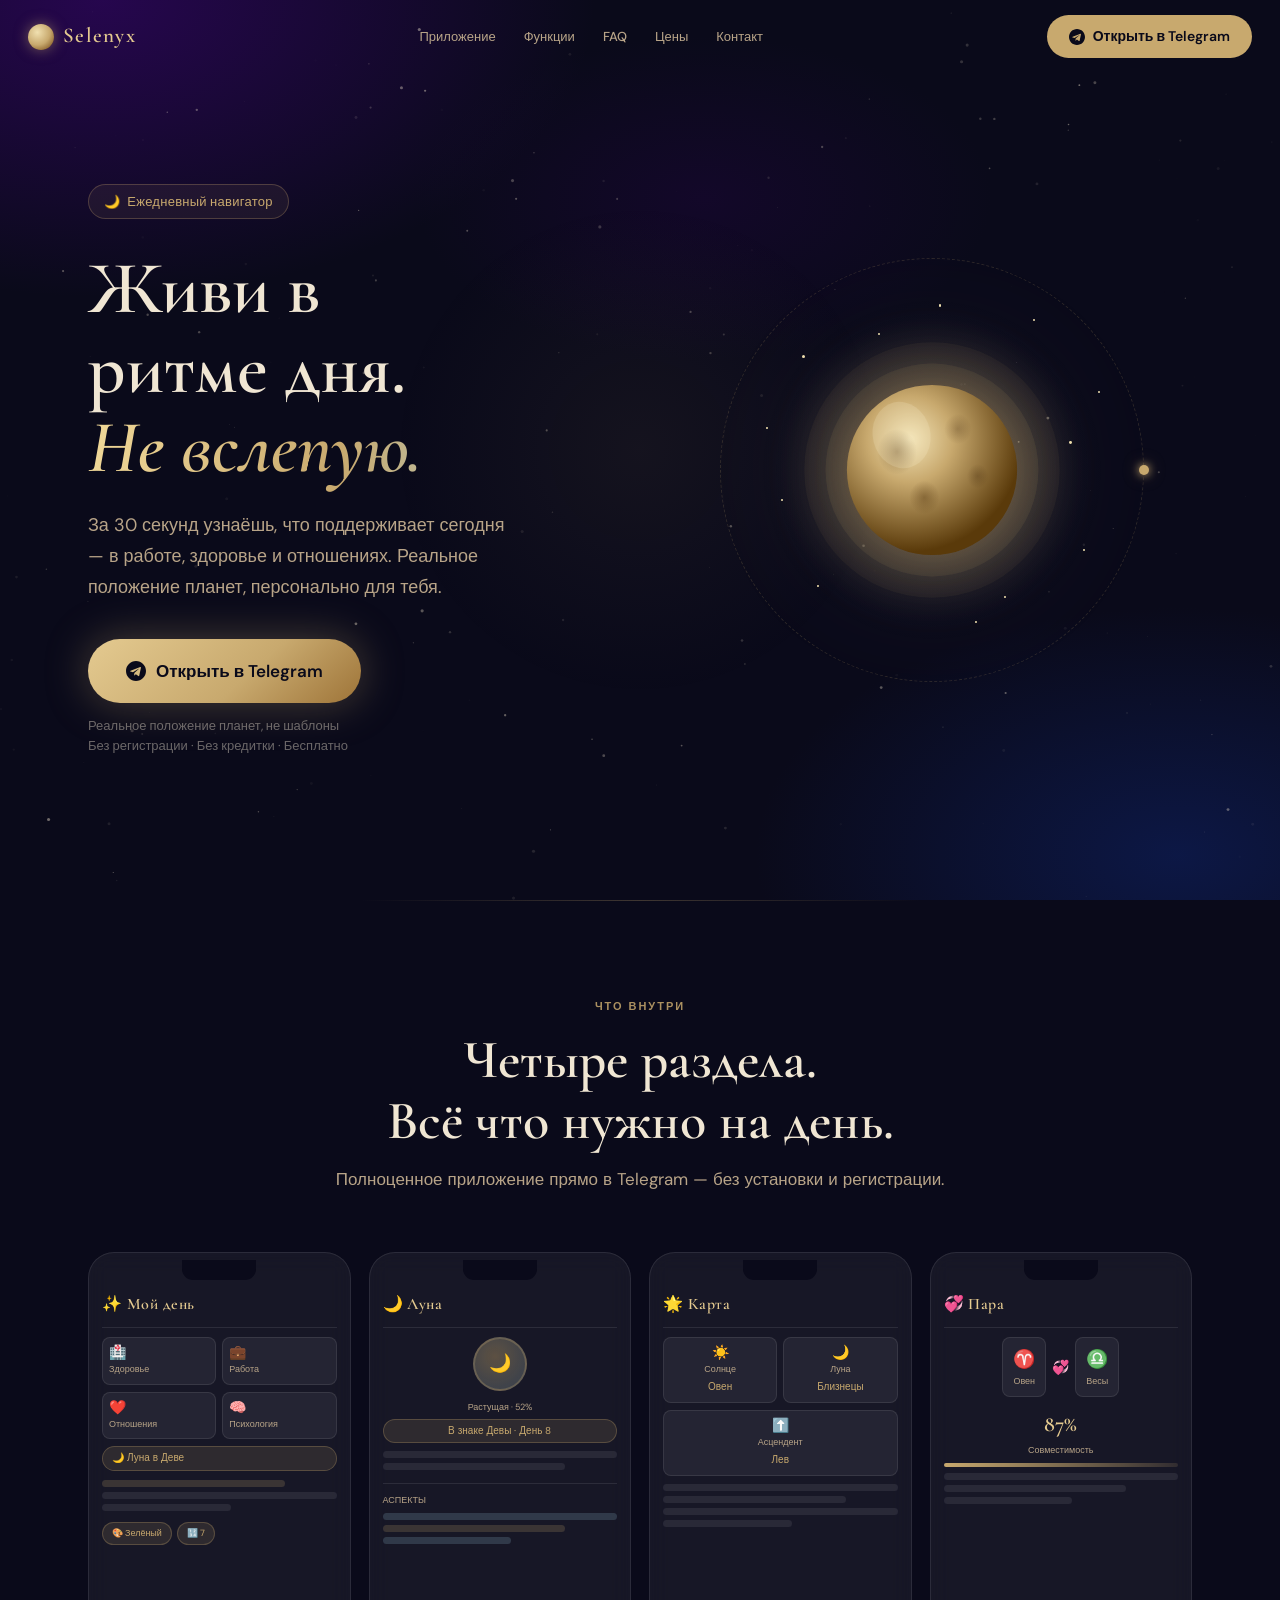
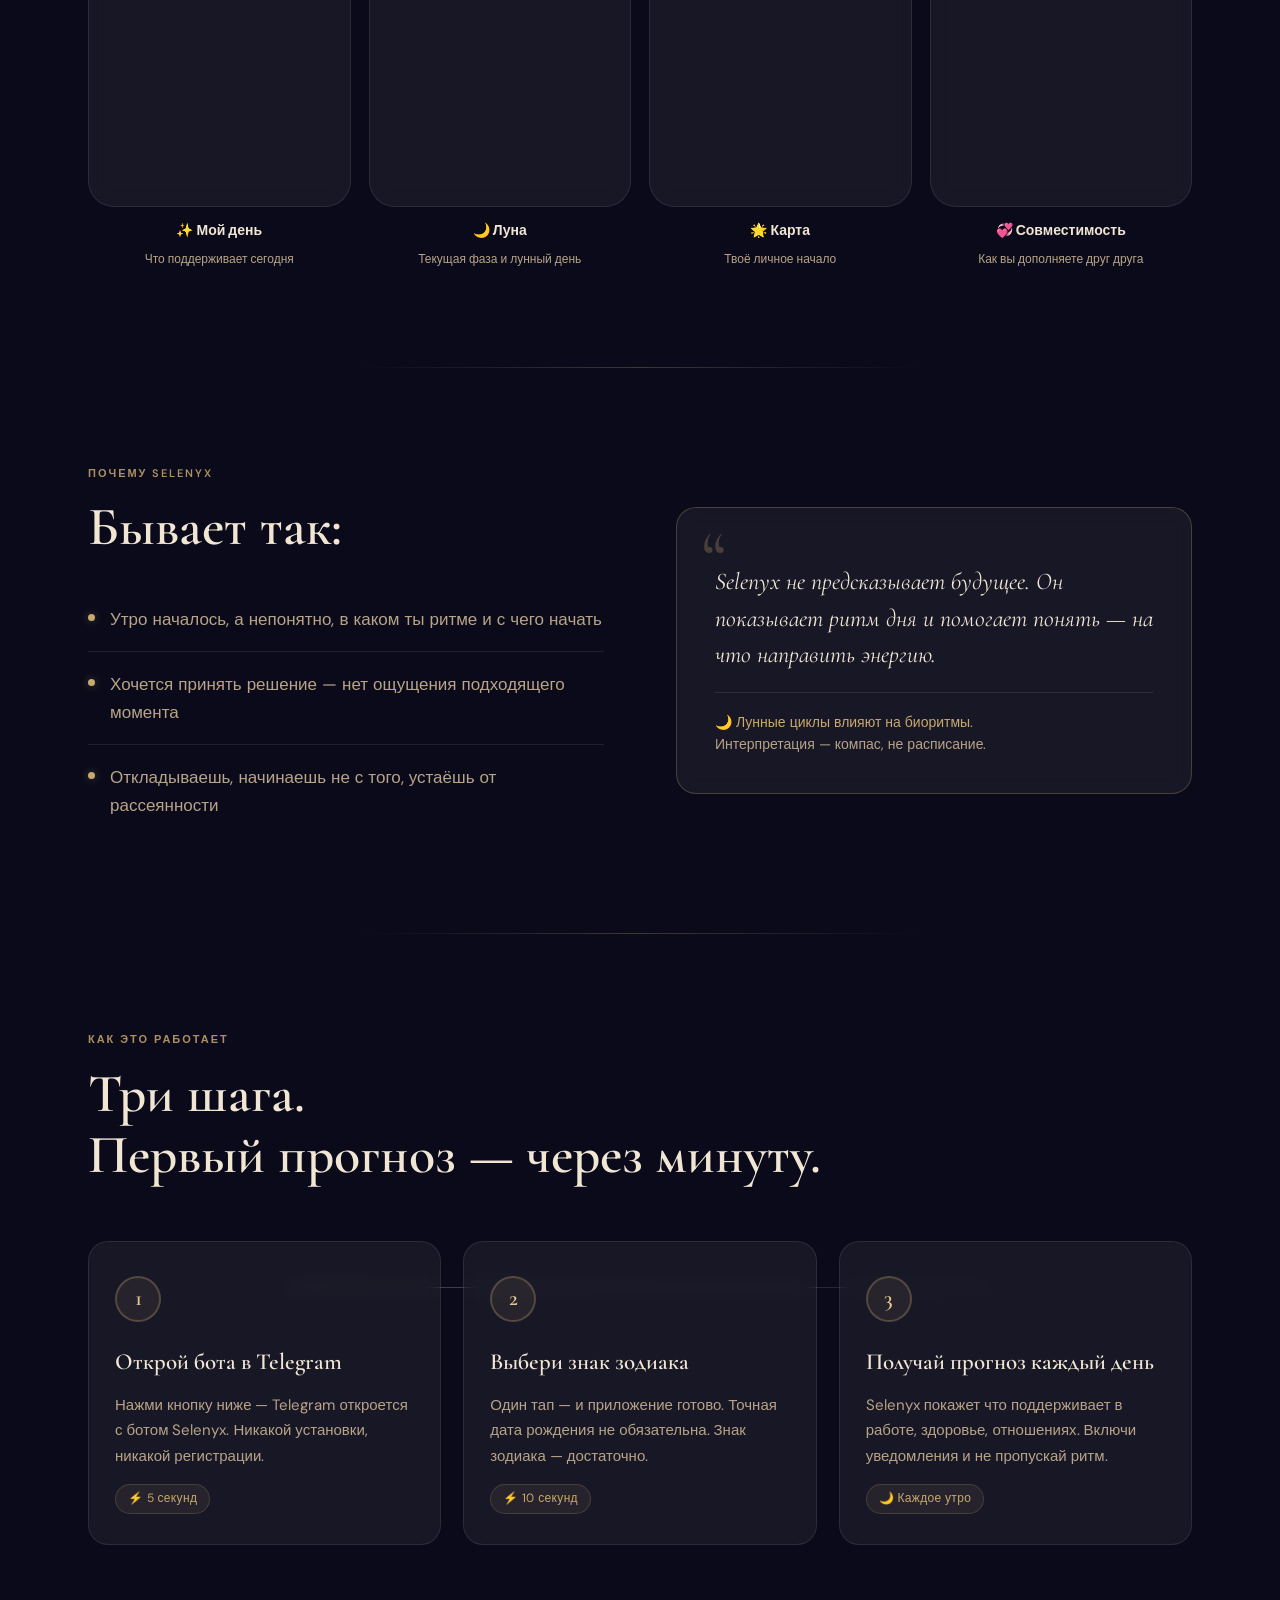
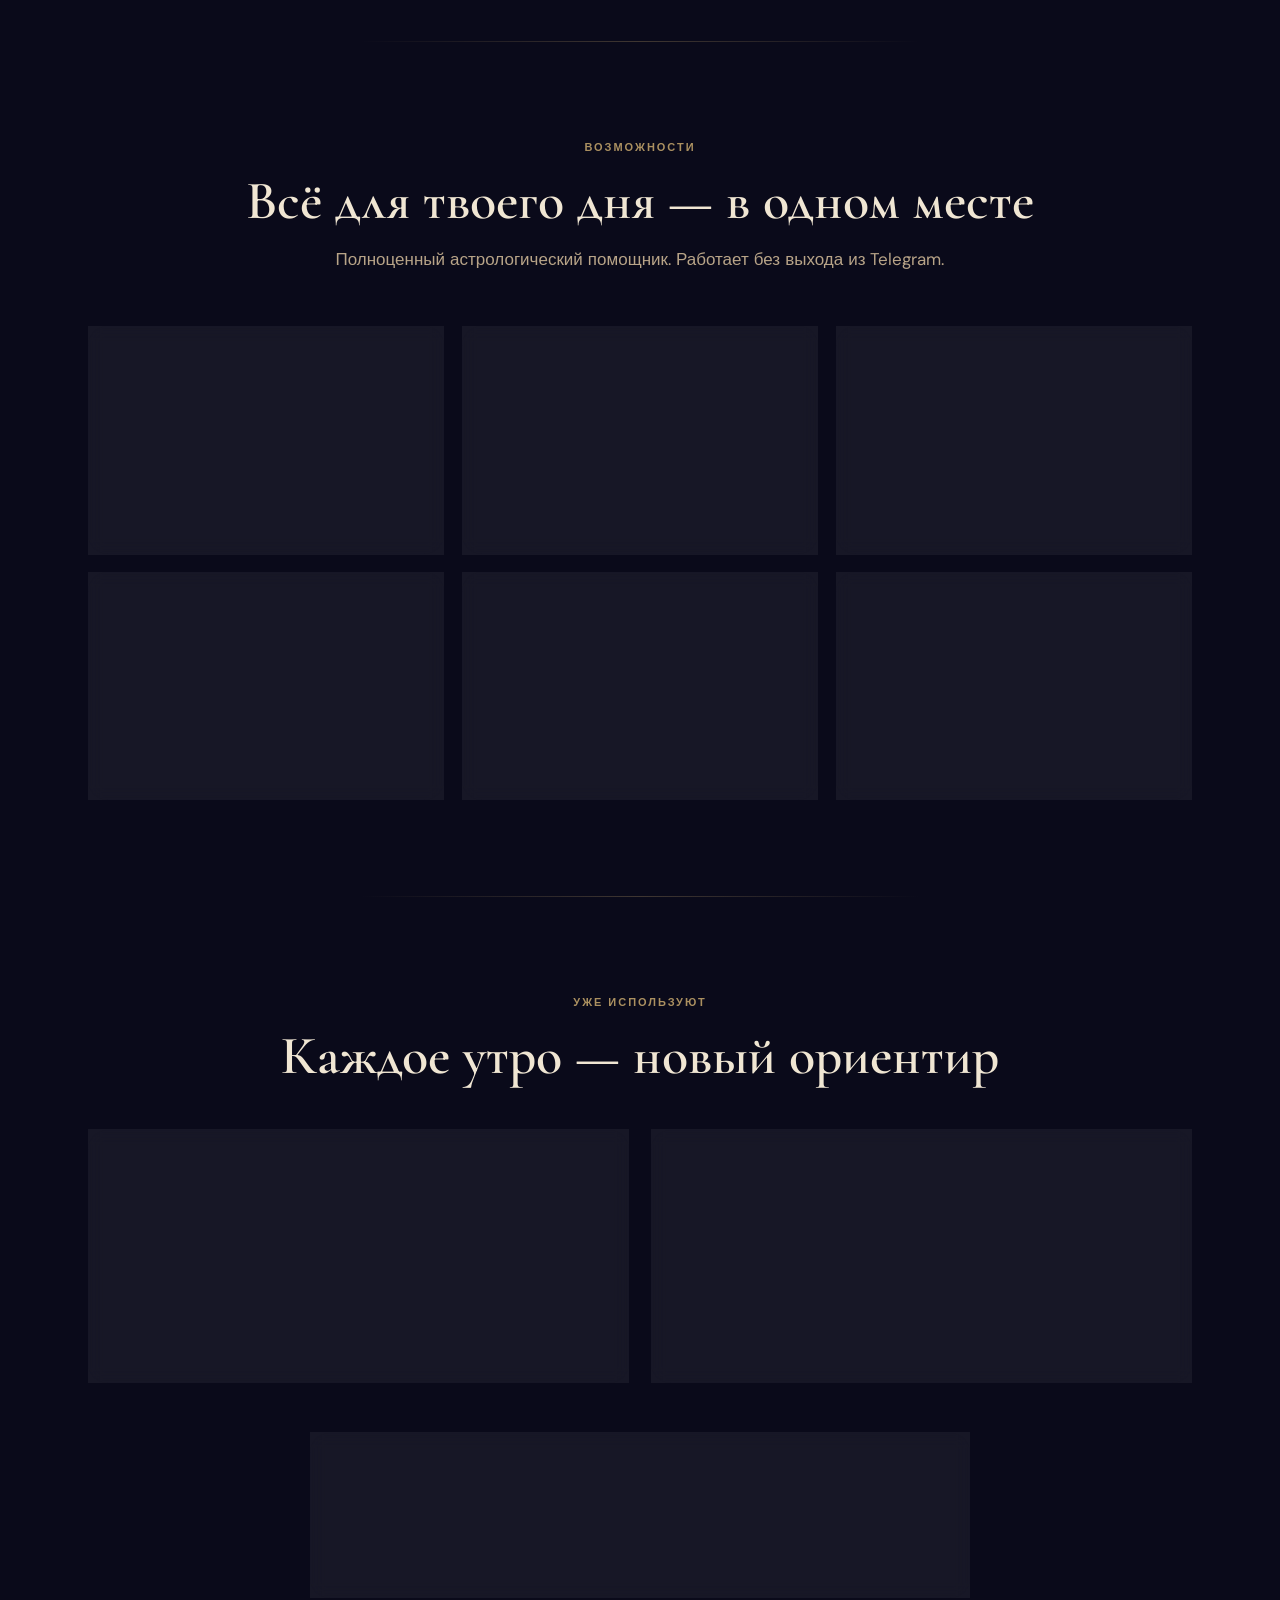
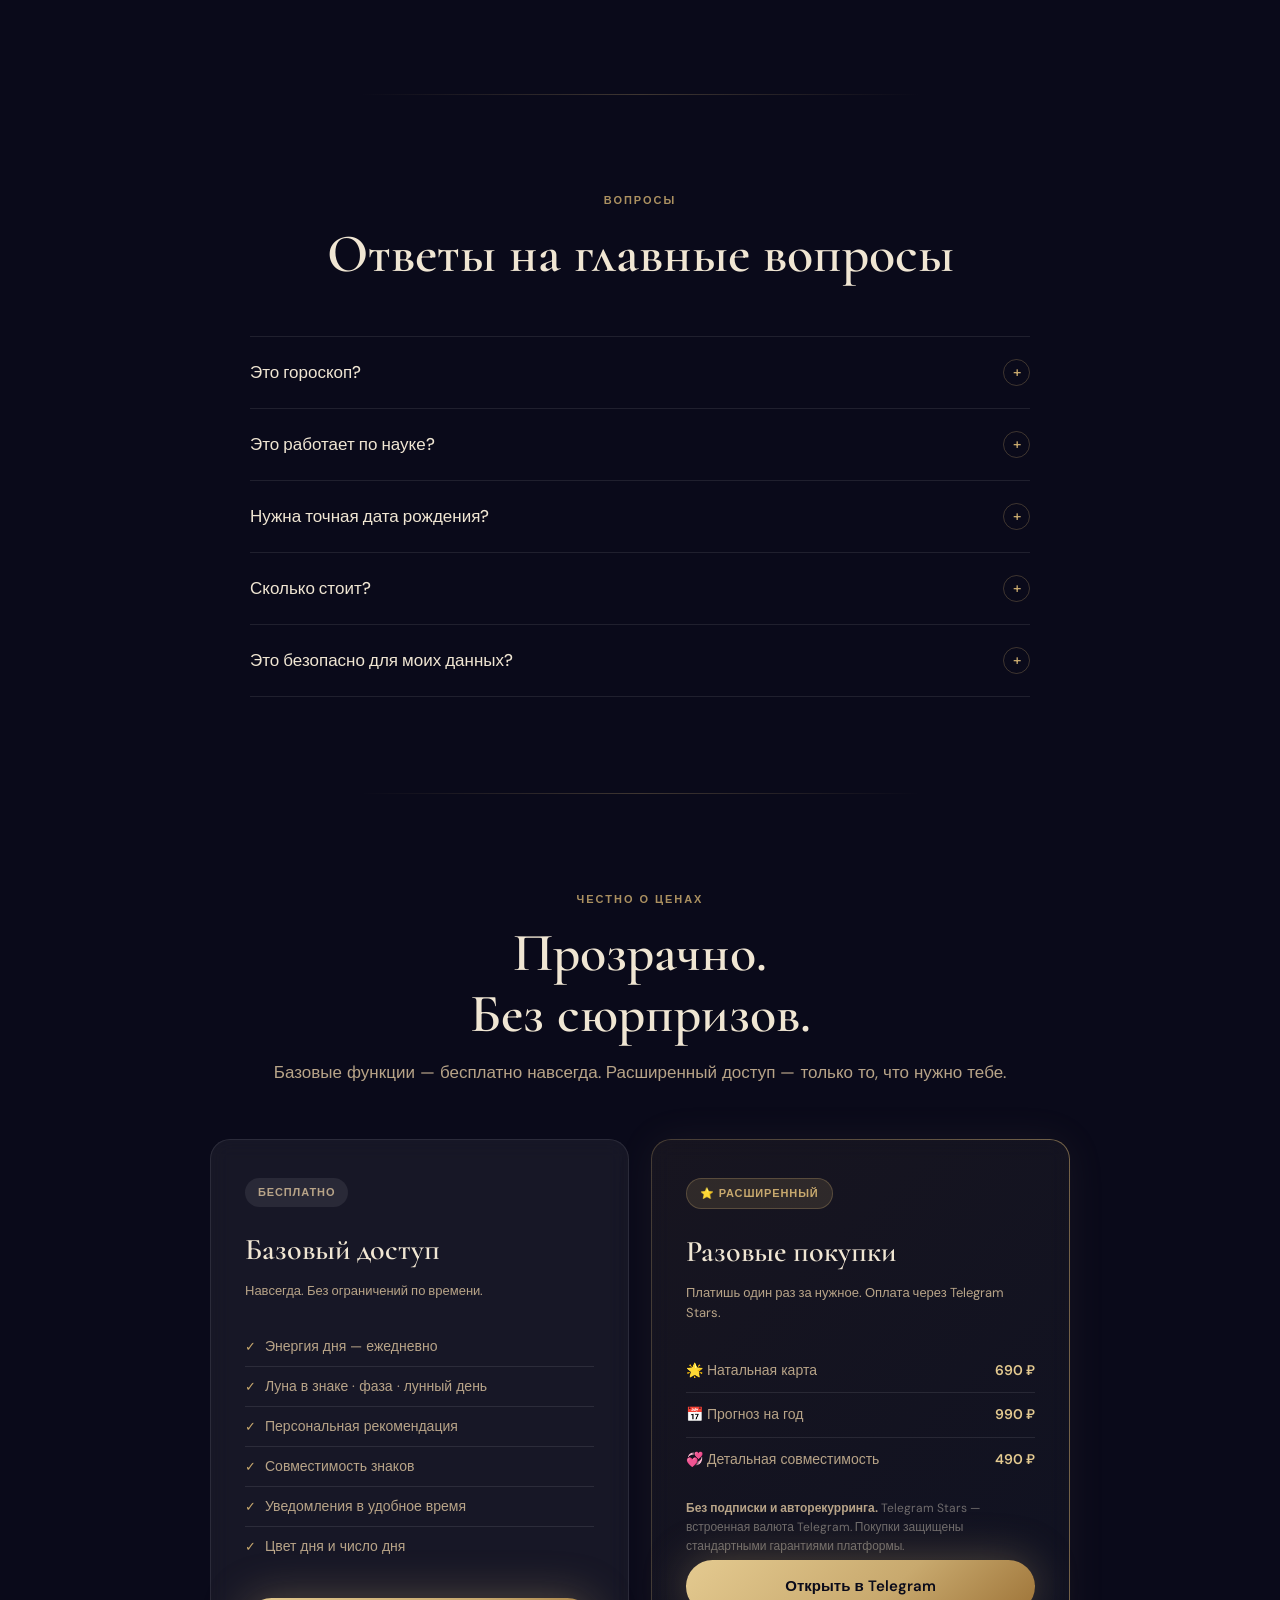
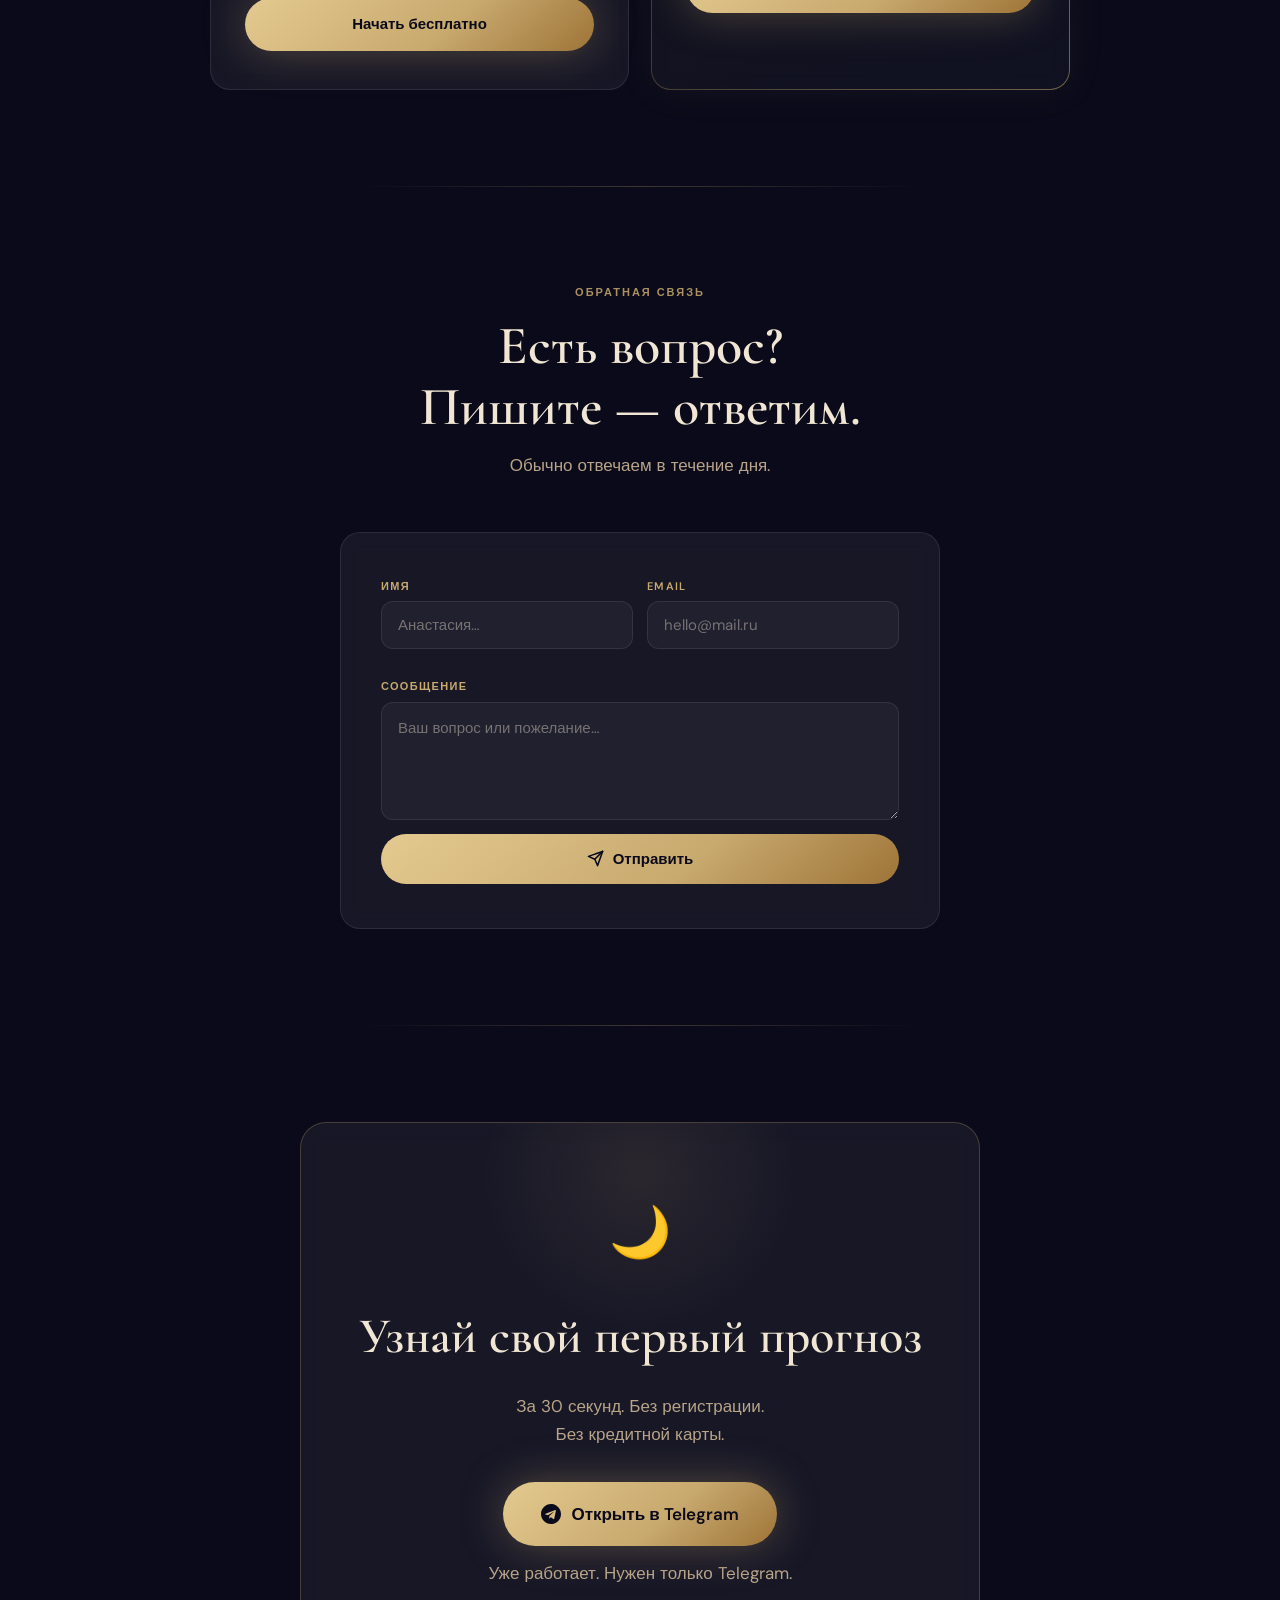
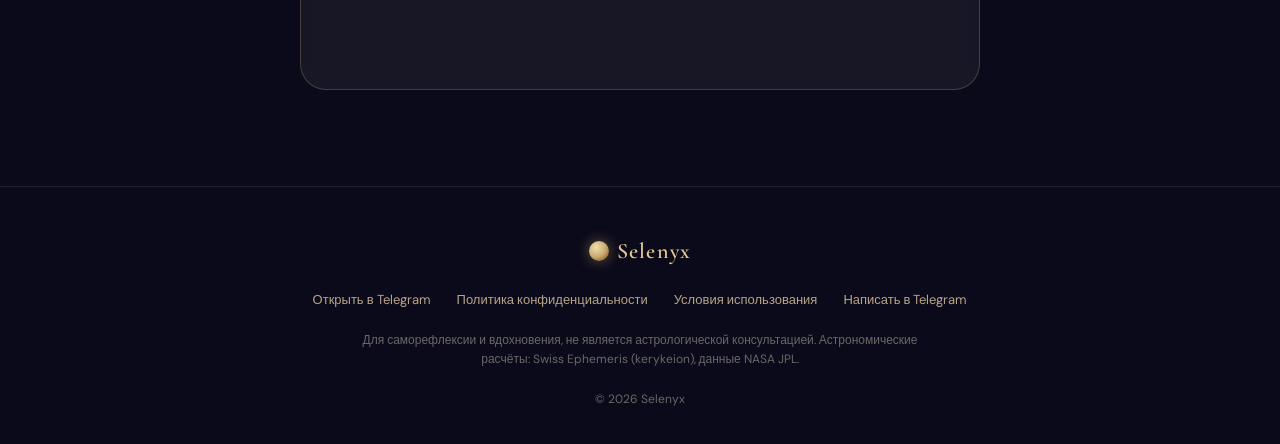
==== commit f5edce6b: "copy: нейтральный placeholder формы — «Ваш вопрос или пожелание»" ====
--- a/landing/index.html
+++ b/landing/index.html
@@ -1384,7 +1384,7 @@
         <div class="cf-group">
           <label for="cfMsg">Сообщение</label>
           <textarea id="cfMsg" class="cf-in"
-            placeholder="Расскажи, что у тебя на уме…"></textarea>
+            placeholder="Ваш вопрос или пожелание…"></textarea>
         </div>
         <button class="cf-submit" id="cfSubmit" onclick="cfSend()">
           <svg viewBox="0 0 24 24" fill="none" stroke="currentColor"
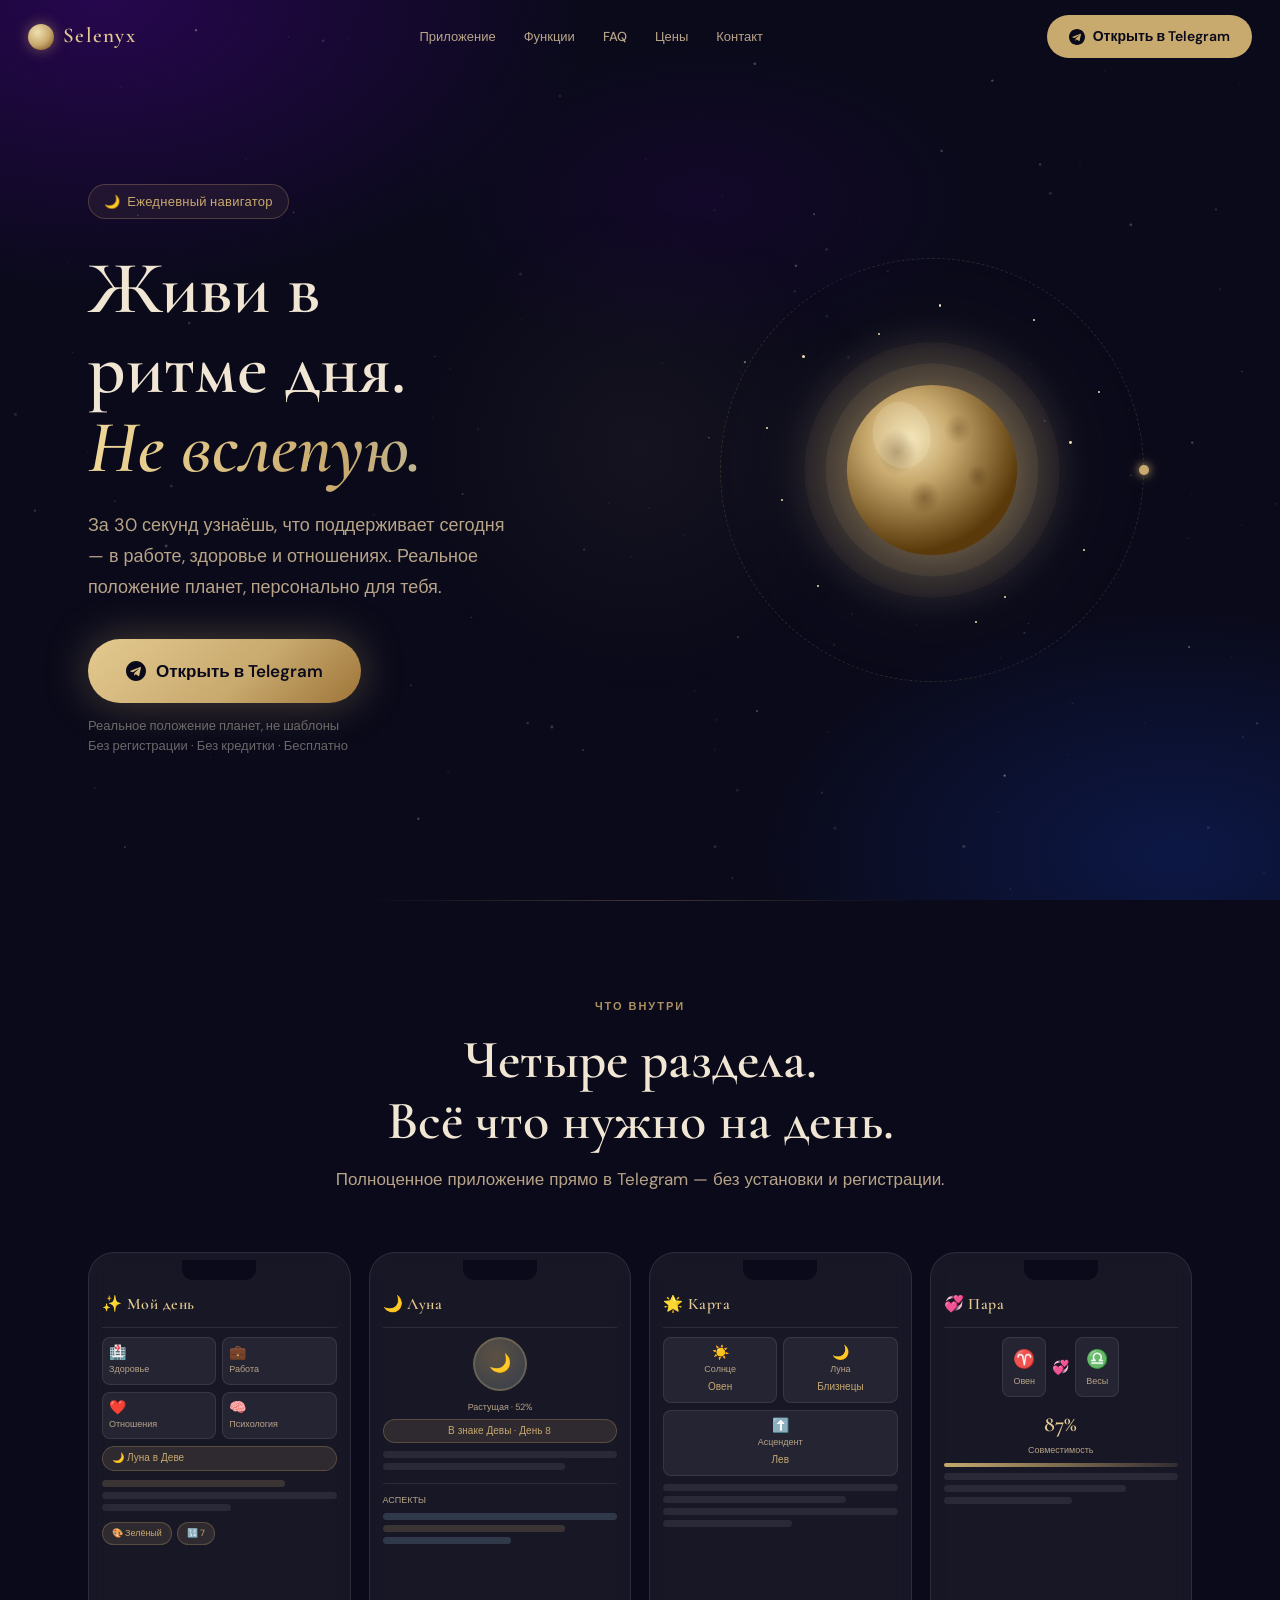
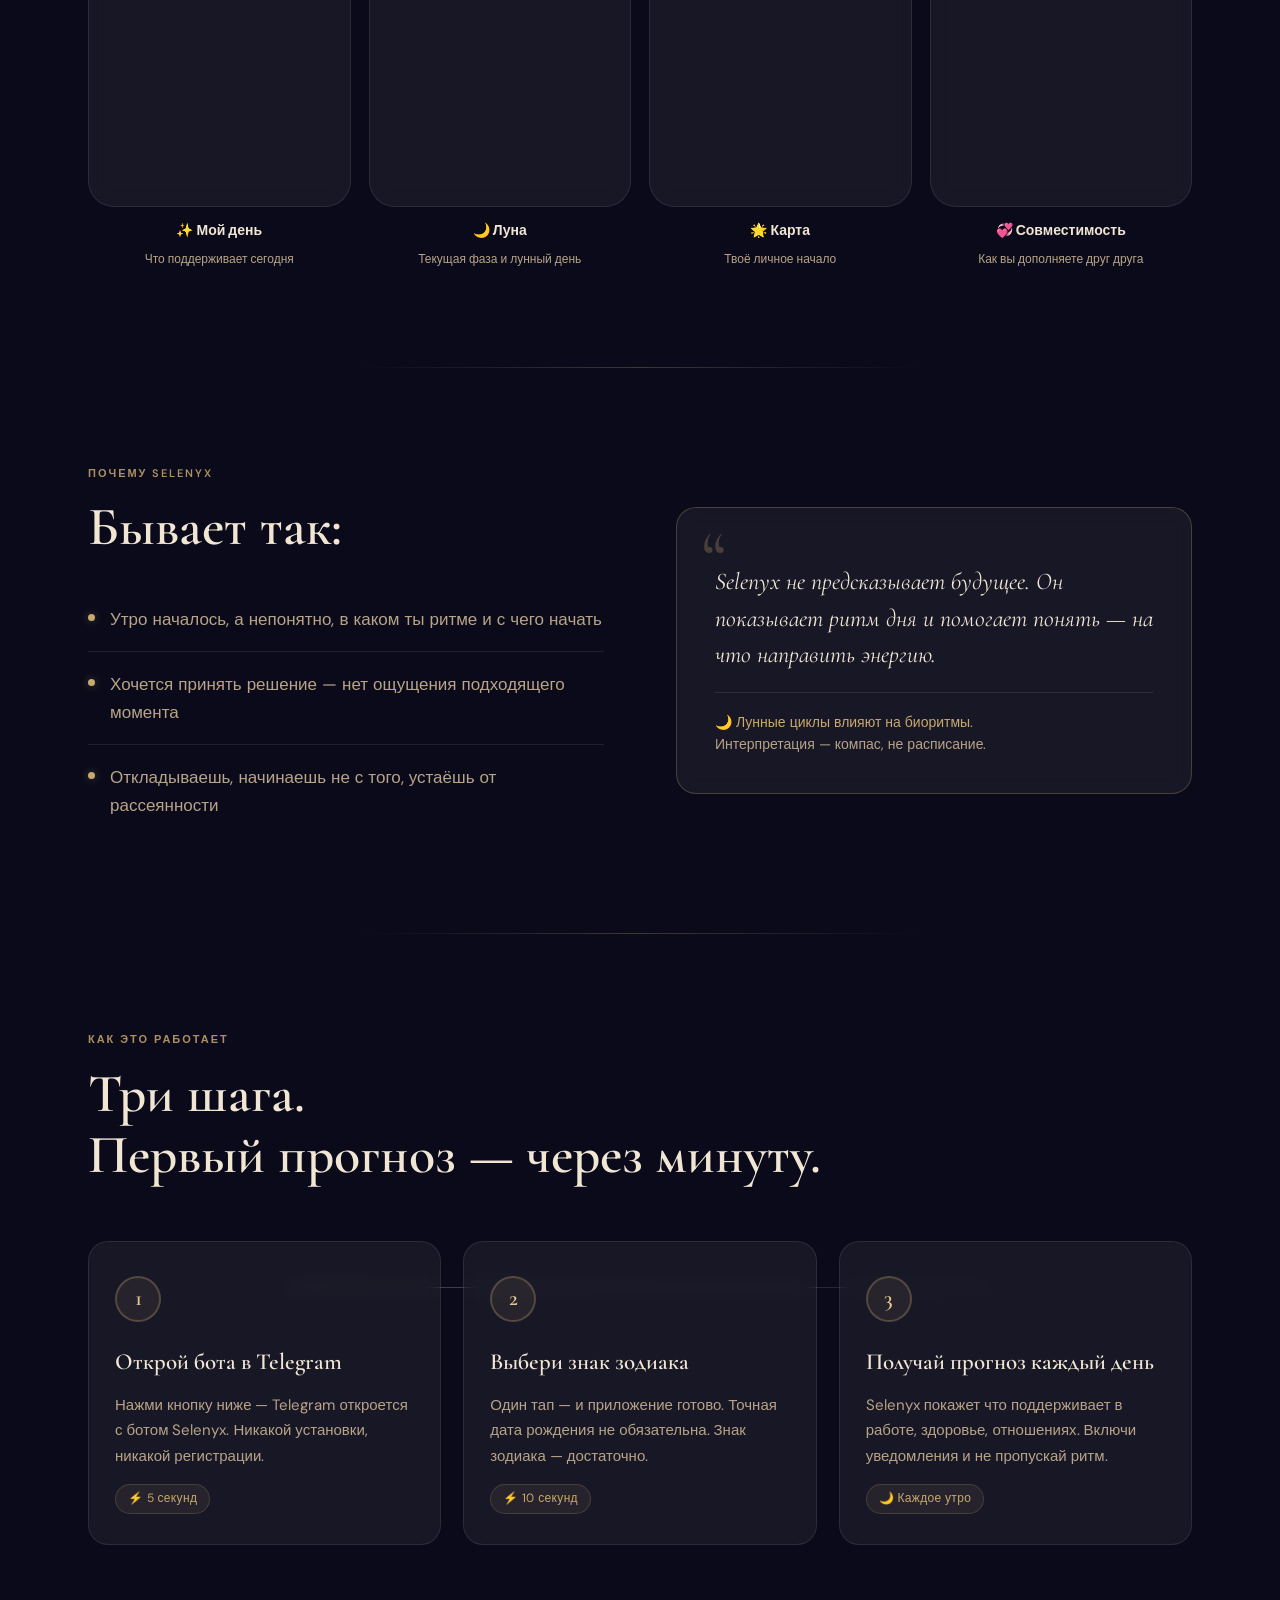
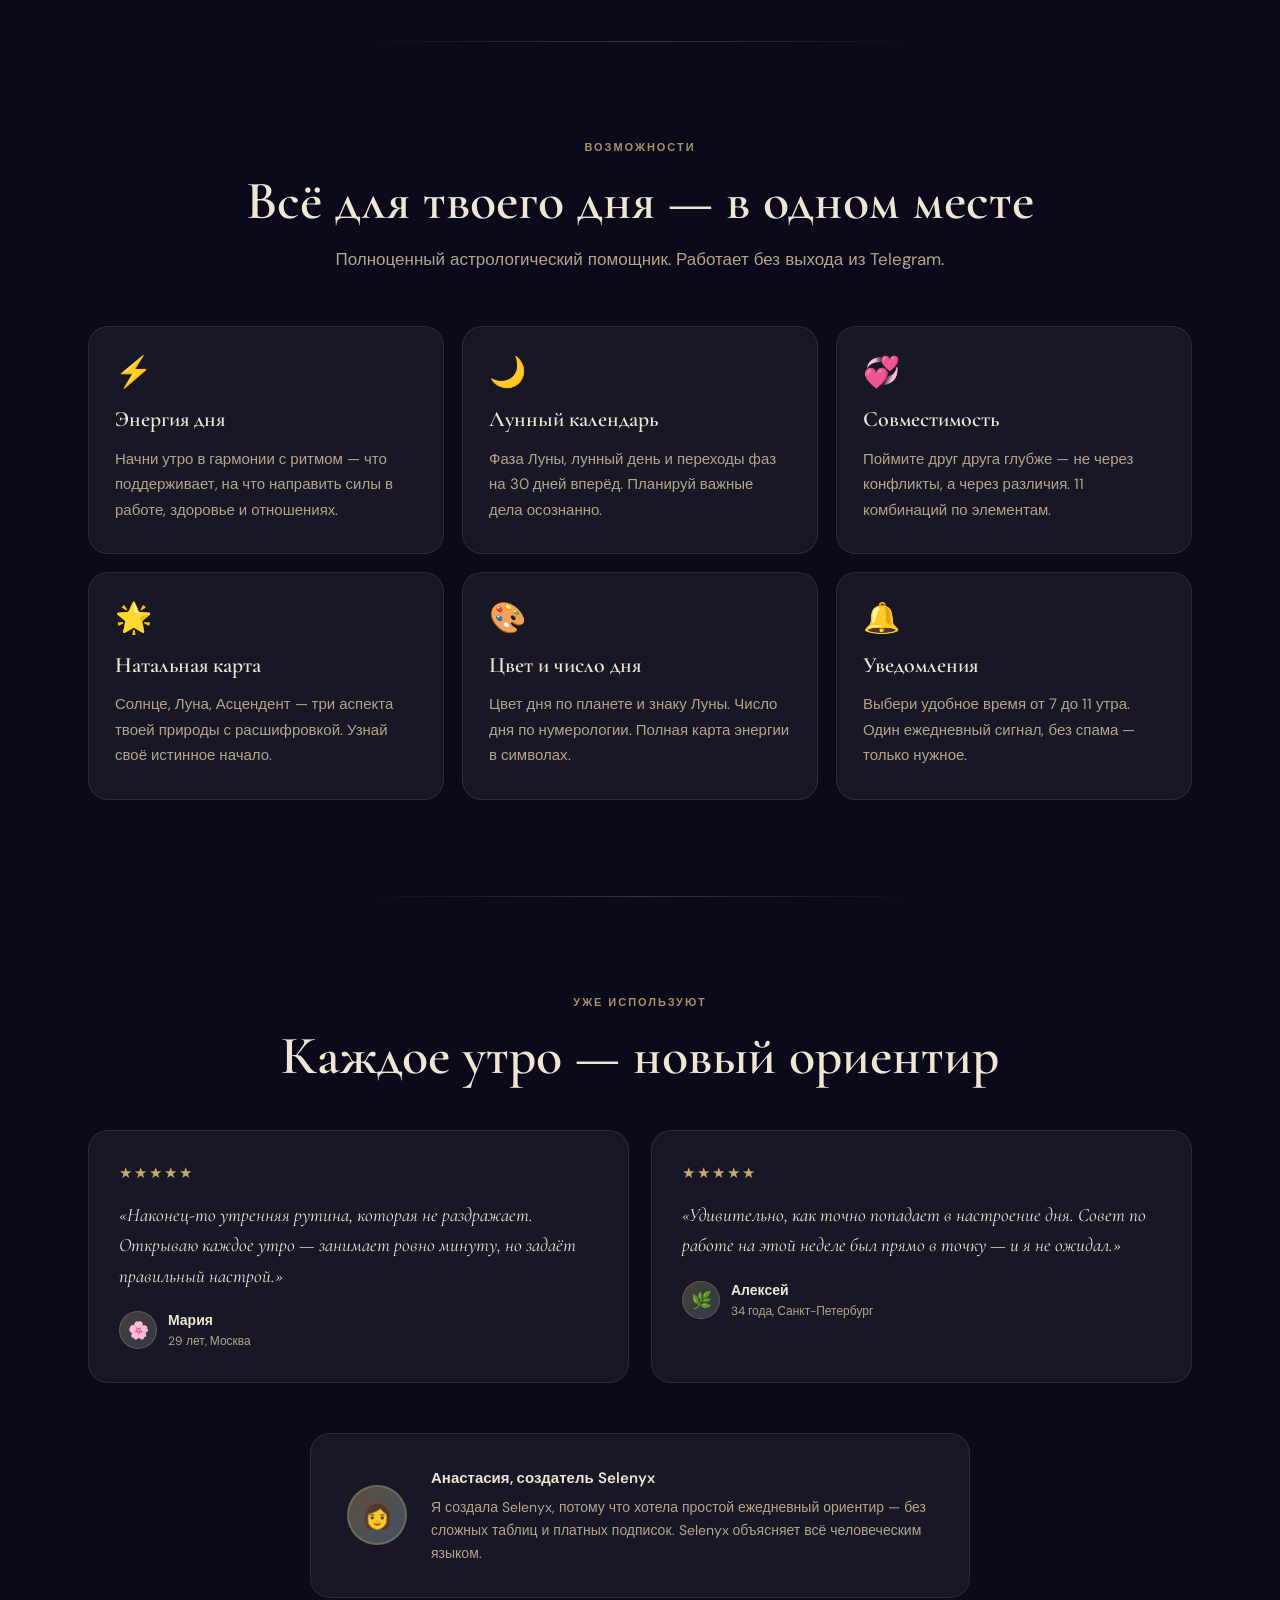
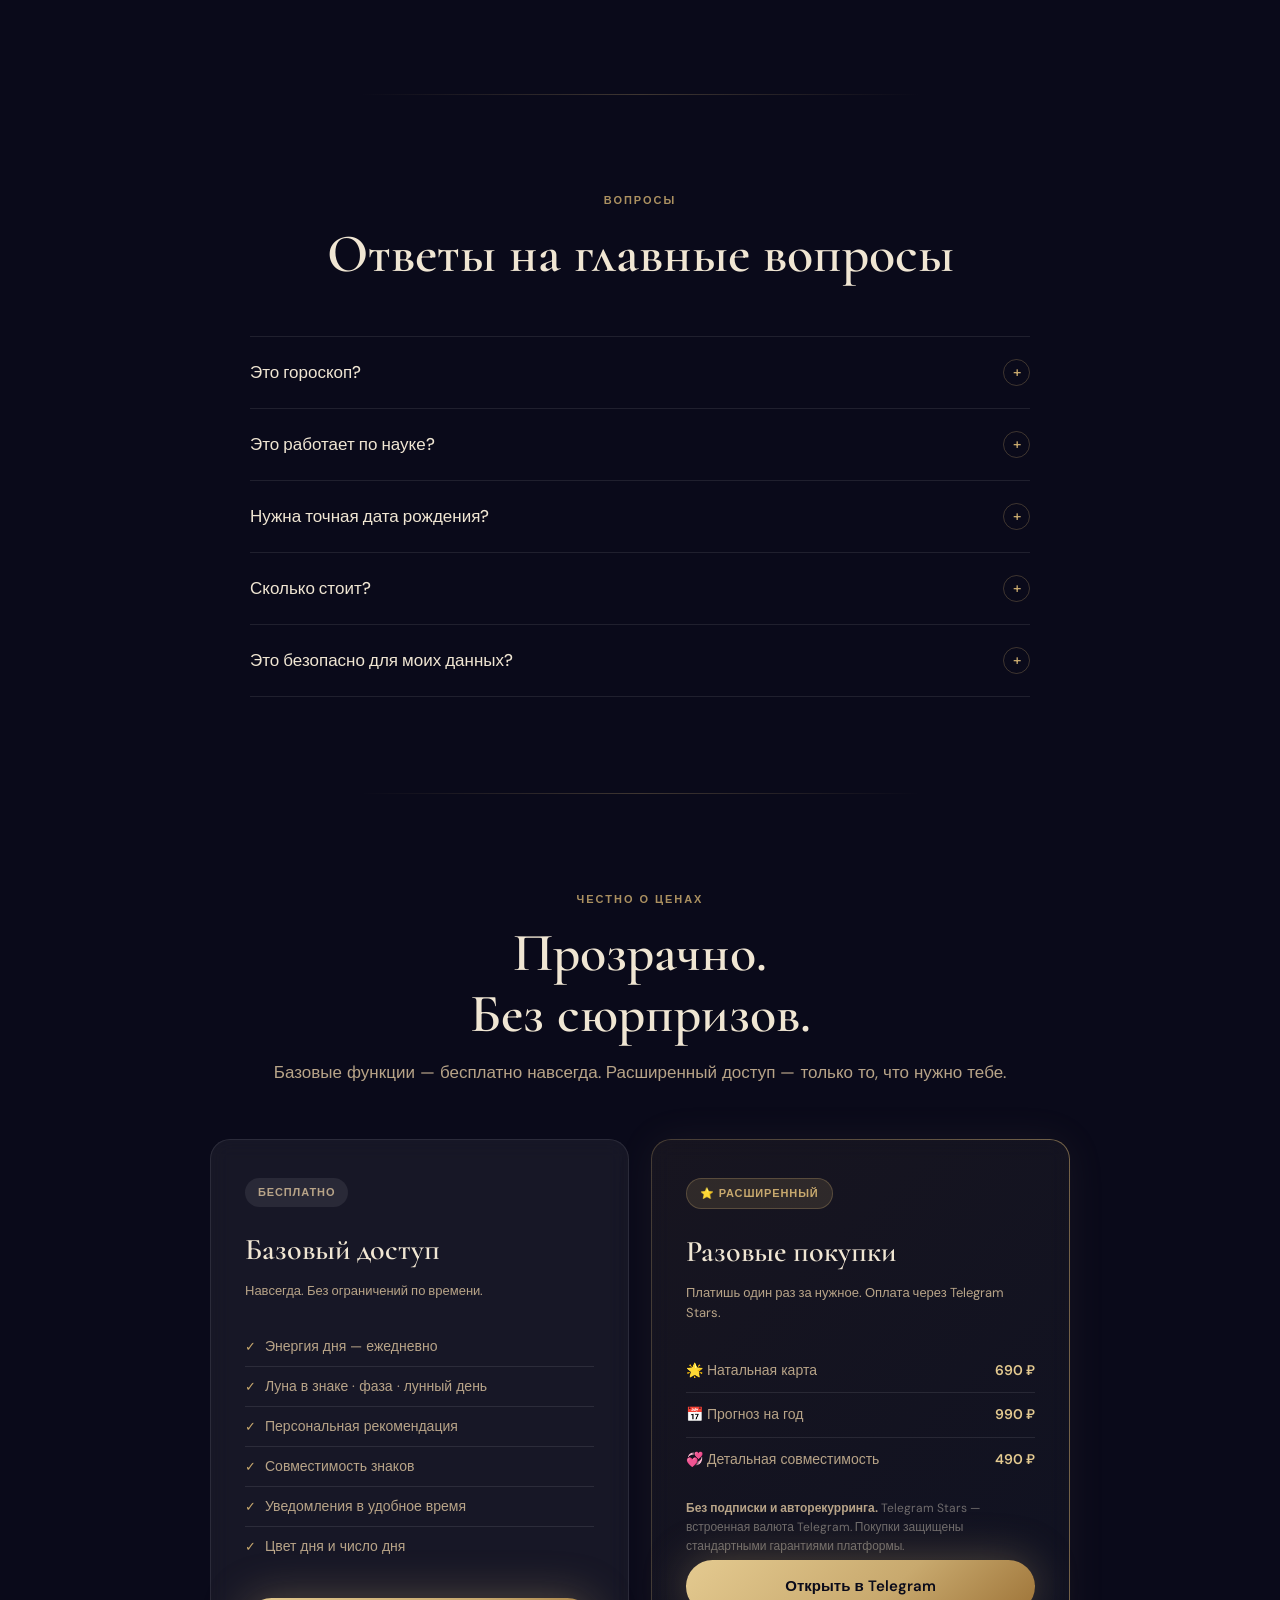
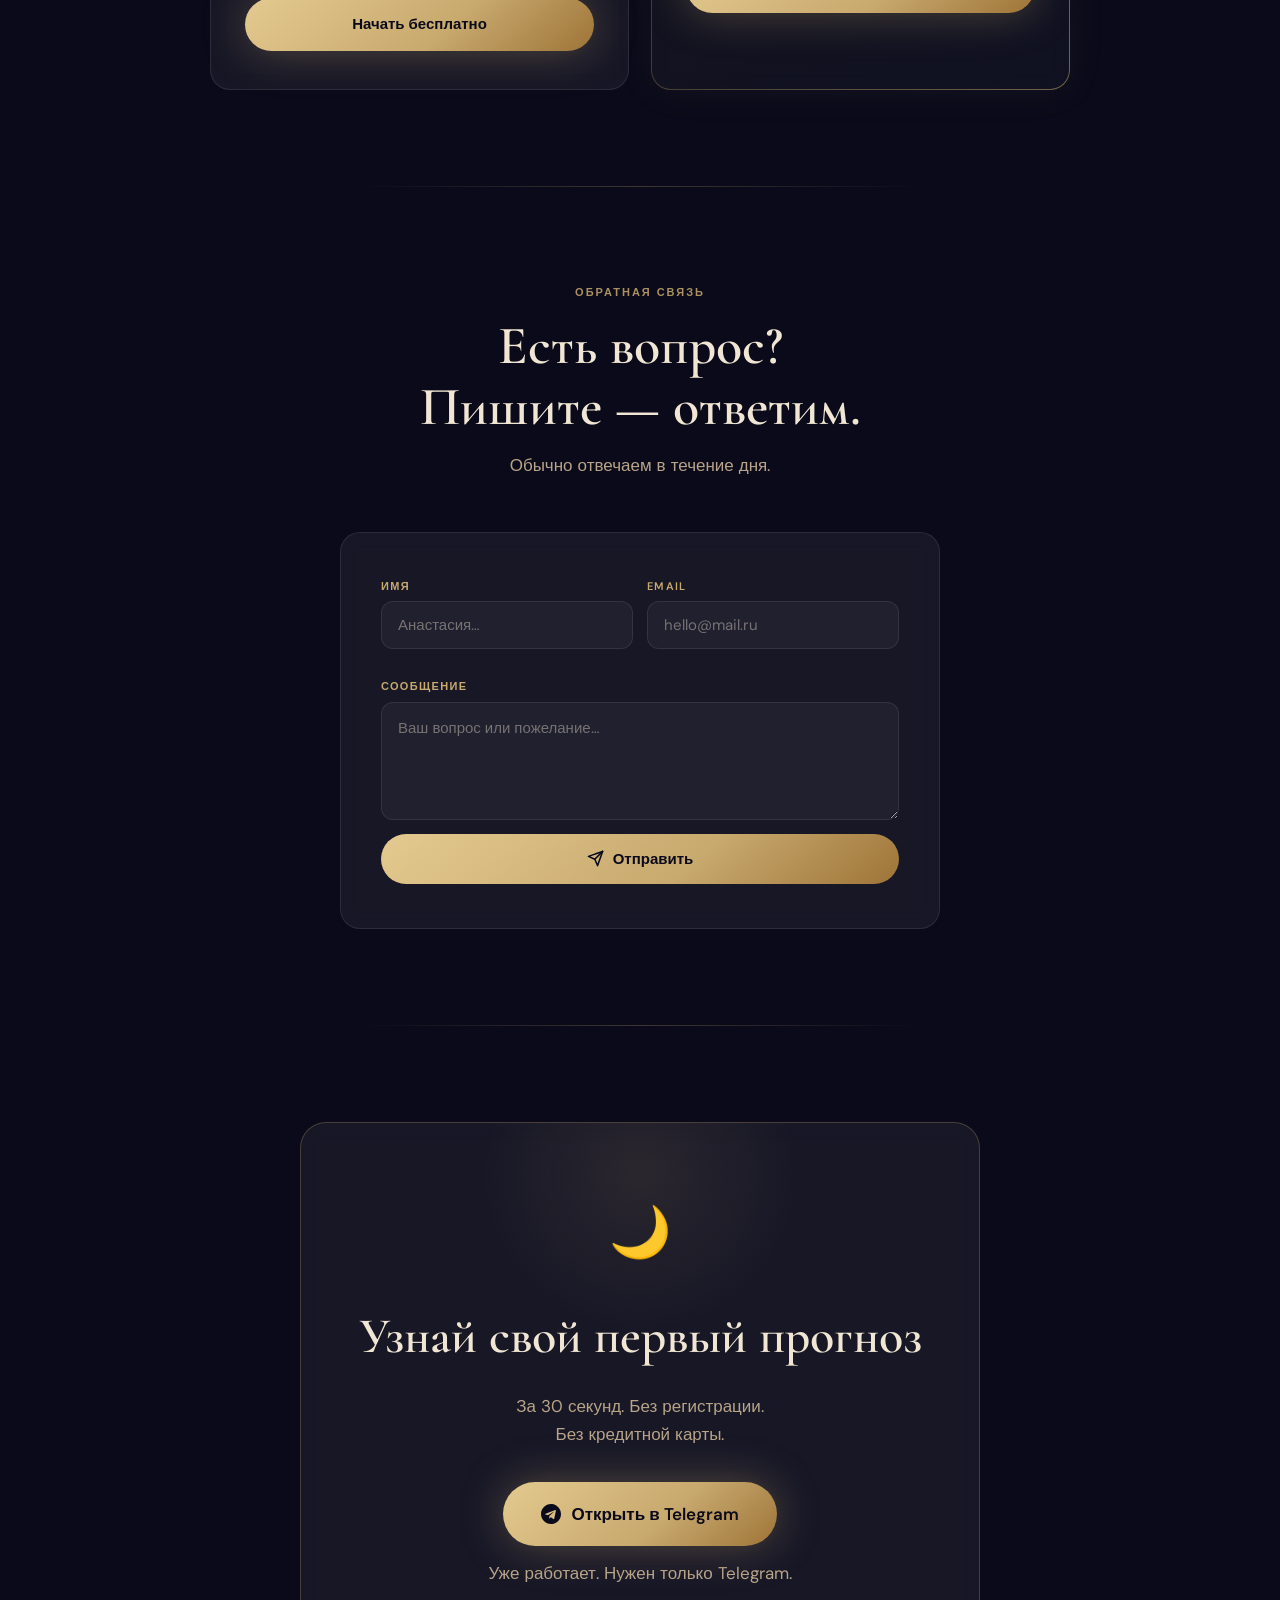
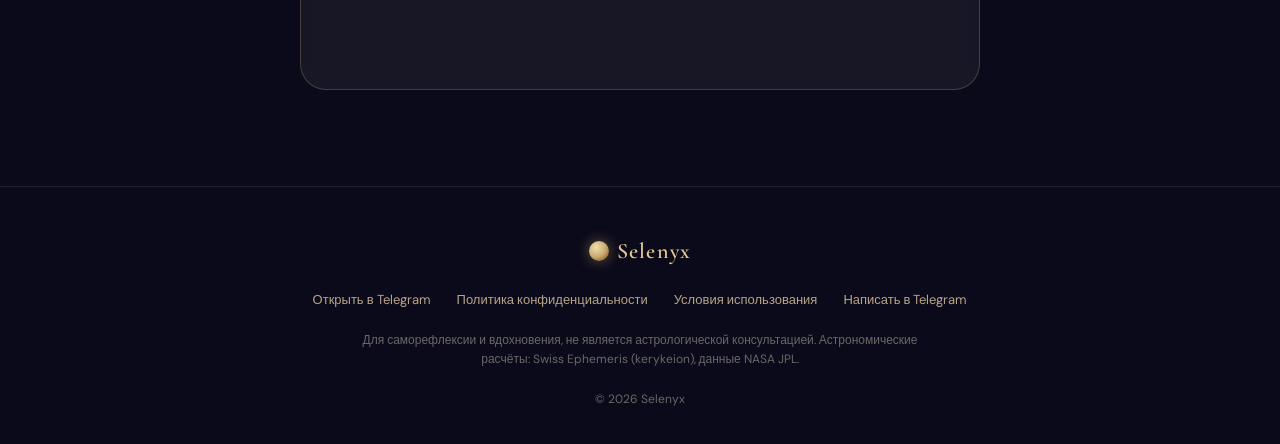
==== commit c994add1: "fix: гироскоп iOS — явная кнопка «3D-эффект» для requestPermission" ====
--- a/landing/index.html
+++ b/landing/index.html
@@ -1755,30 +1755,47 @@
 /* ── GYROSCOPE — луна наклоняется вслед за телефоном ────────────── */
 (function(){
   if(!window.DeviceOrientationEvent) return;
+  // Только мобильные
+  if(!window.matchMedia('(hover:none)').matches) return;
+
   let baseB=null, baseG=null;
 
   function handle(e){
-    // Калибровка по первому событию
     if(baseB===null){ baseB=e.beta||0; baseG=e.gamma||0; return; }
     const dx=Math.min(Math.max((e.gamma||0)-baseG,-35),35);
     const dy=Math.min(Math.max((e.beta ||0)-baseB,-35),35);
-    // Множитель 1.4 — поворот до 49° при максимальном наклоне, хорошо видно
     window._moonTilt=`rotateX(${dy*1.4}deg) rotateY(${-dx*1.4}deg)`;
     _applyMoon();
   }
 
   function start(){
+    baseB=null; baseG=null;
     window.addEventListener('deviceorientation',handle,{passive:true});
+    // Убрать кнопку если была
+    const btn=document.getElementById('gyroBtn');
+    if(btn) btn.remove();
   }
 
   if(typeof DeviceOrientationEvent.requestPermission==='function'){
-    // iOS 13+ — нужен явный жест пользователя
-    document.addEventListener('touchend',function req(){
+    // iOS 13+ — нужна явная кнопка, иначе браузер игнорирует запрос
+    const btn=document.createElement('button');
+    btn.id='gyroBtn';
+    btn.setAttribute('aria-label','Включить 3D-эффект луны');
+    btn.style.cssText=
+      'position:absolute;bottom:14px;left:50%;transform:translateX(-50%);'+
+      'background:rgba(200,169,110,.13);border:1px solid rgba(200,169,110,.35);'+
+      'color:rgba(200,169,110,.85);font-size:11px;letter-spacing:.08em;'+
+      'padding:6px 14px;border-radius:20px;cursor:pointer;z-index:10;'+
+      'font-family:var(--fb);white-space:nowrap;backdrop-filter:blur(4px);';
+    btn.textContent='✦ 3D-эффект';
+    btn.addEventListener('click',()=>{
       DeviceOrientationEvent.requestPermission()
-        .then(s=>{ if(s==='granted') start(); })
-        .catch(()=>{});
-      document.removeEventListener('touchend',req);
-    },{once:true, passive:true});
+        .then(s=>{ if(s==='granted') start(); else btn.remove(); })
+        .catch(()=>btn.remove());
+    });
+    // Добавить внутрь moon-scene
+    const scene=document.querySelector('.moon-scene');
+    if(scene){ scene.style.position='relative'; scene.appendChild(btn); }
   } else {
     start(); // Android — без разрешения
   }
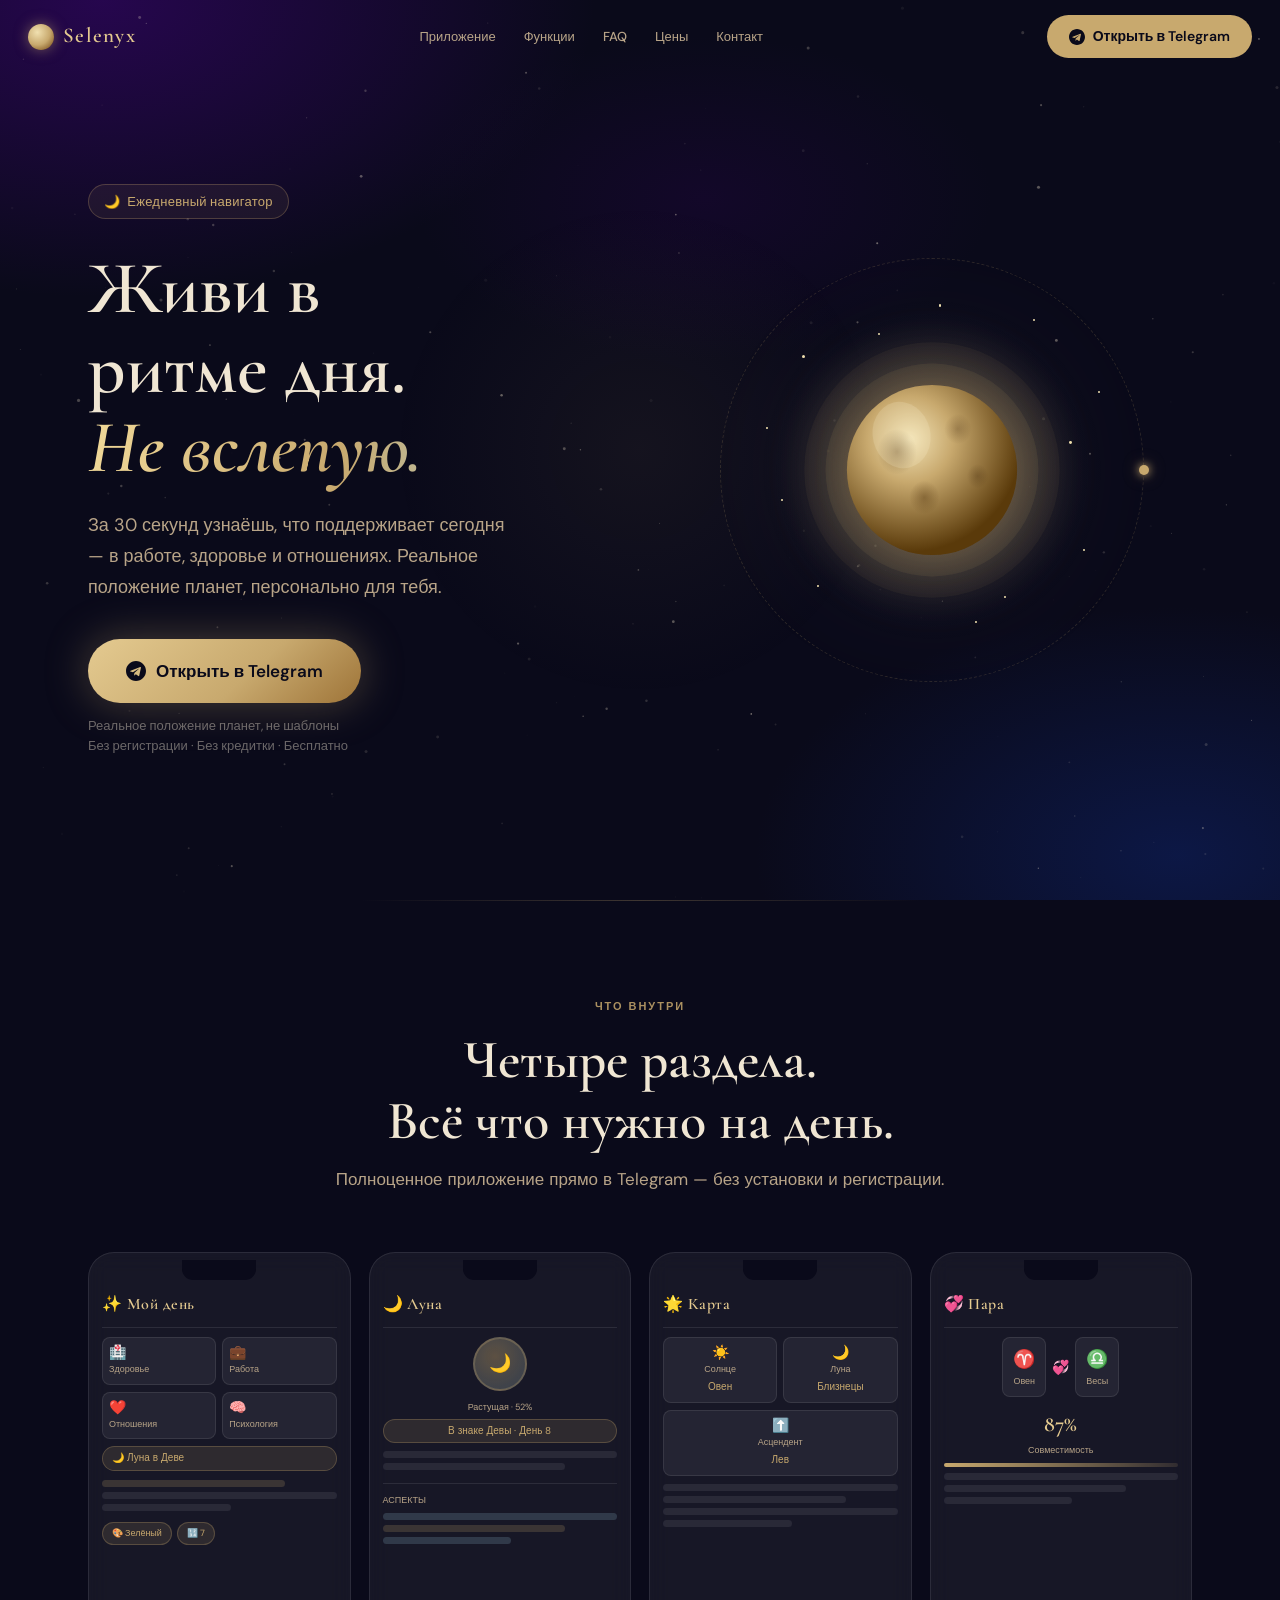
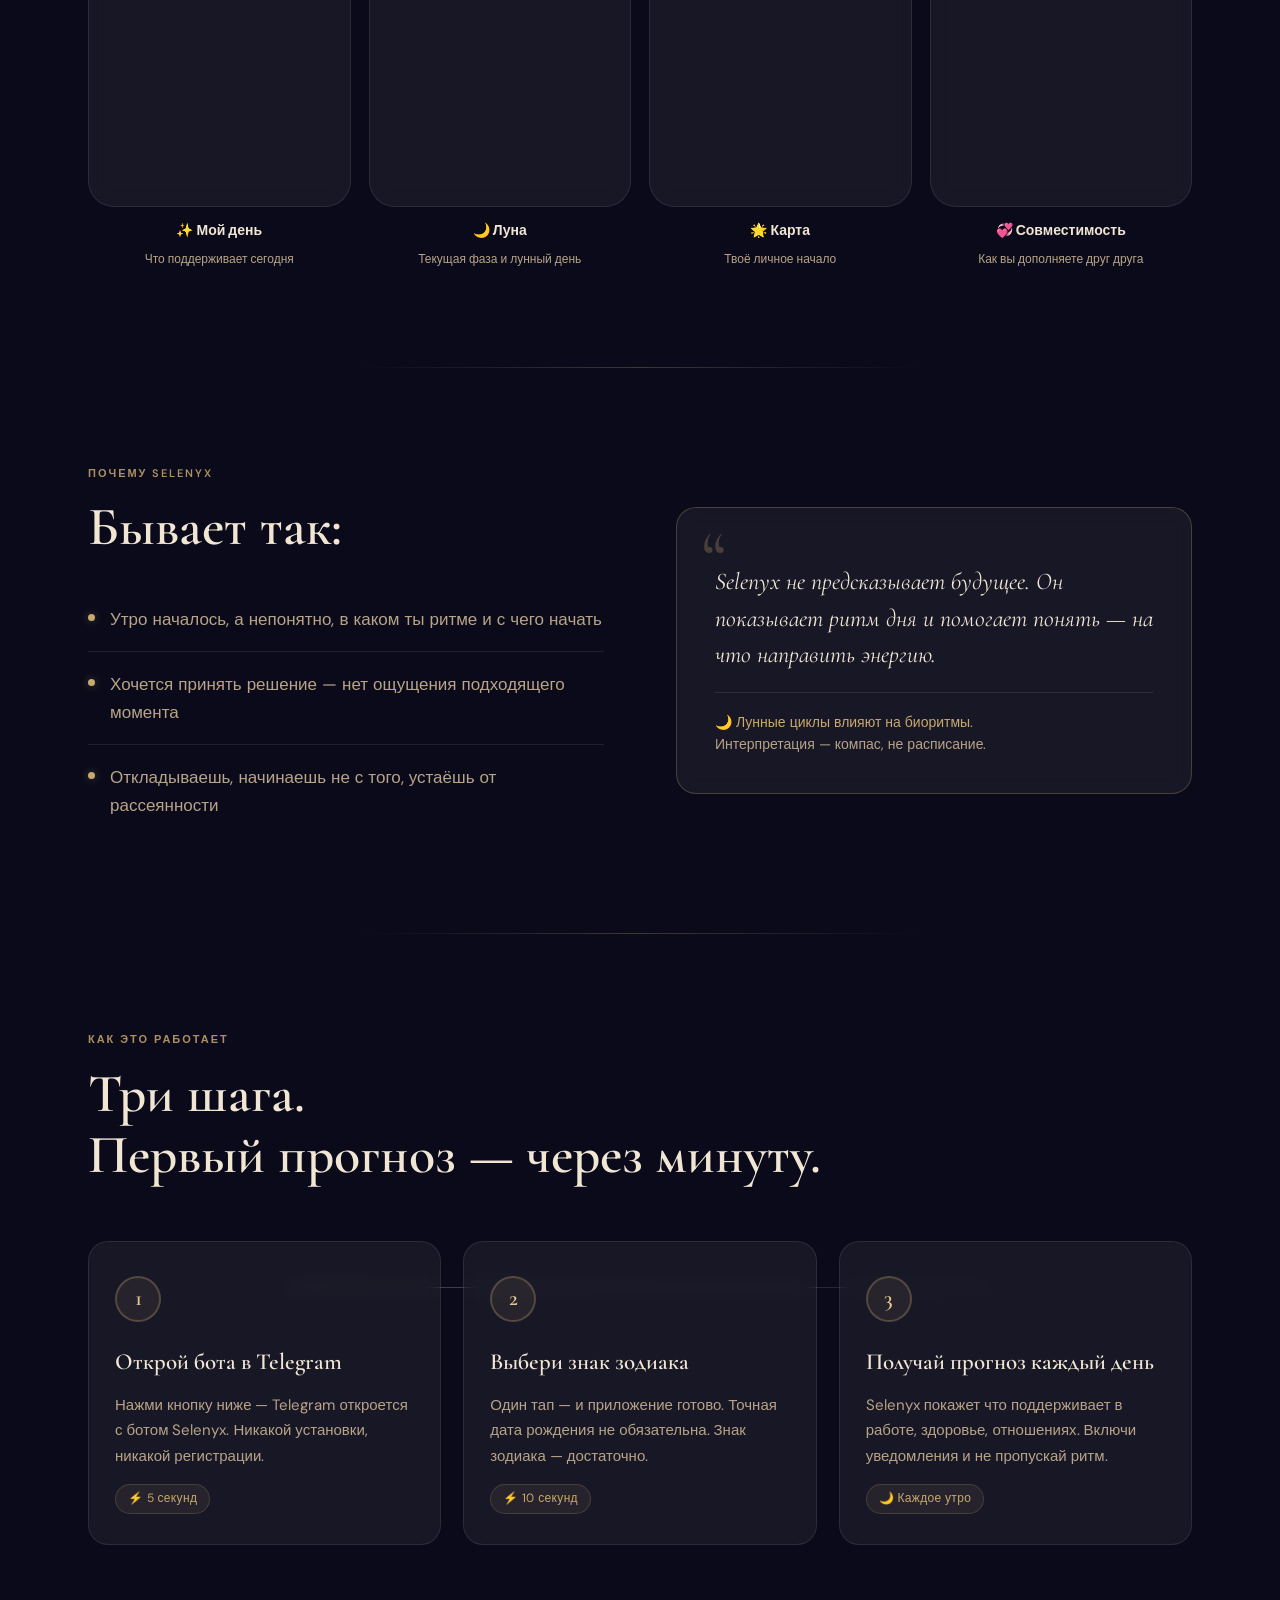
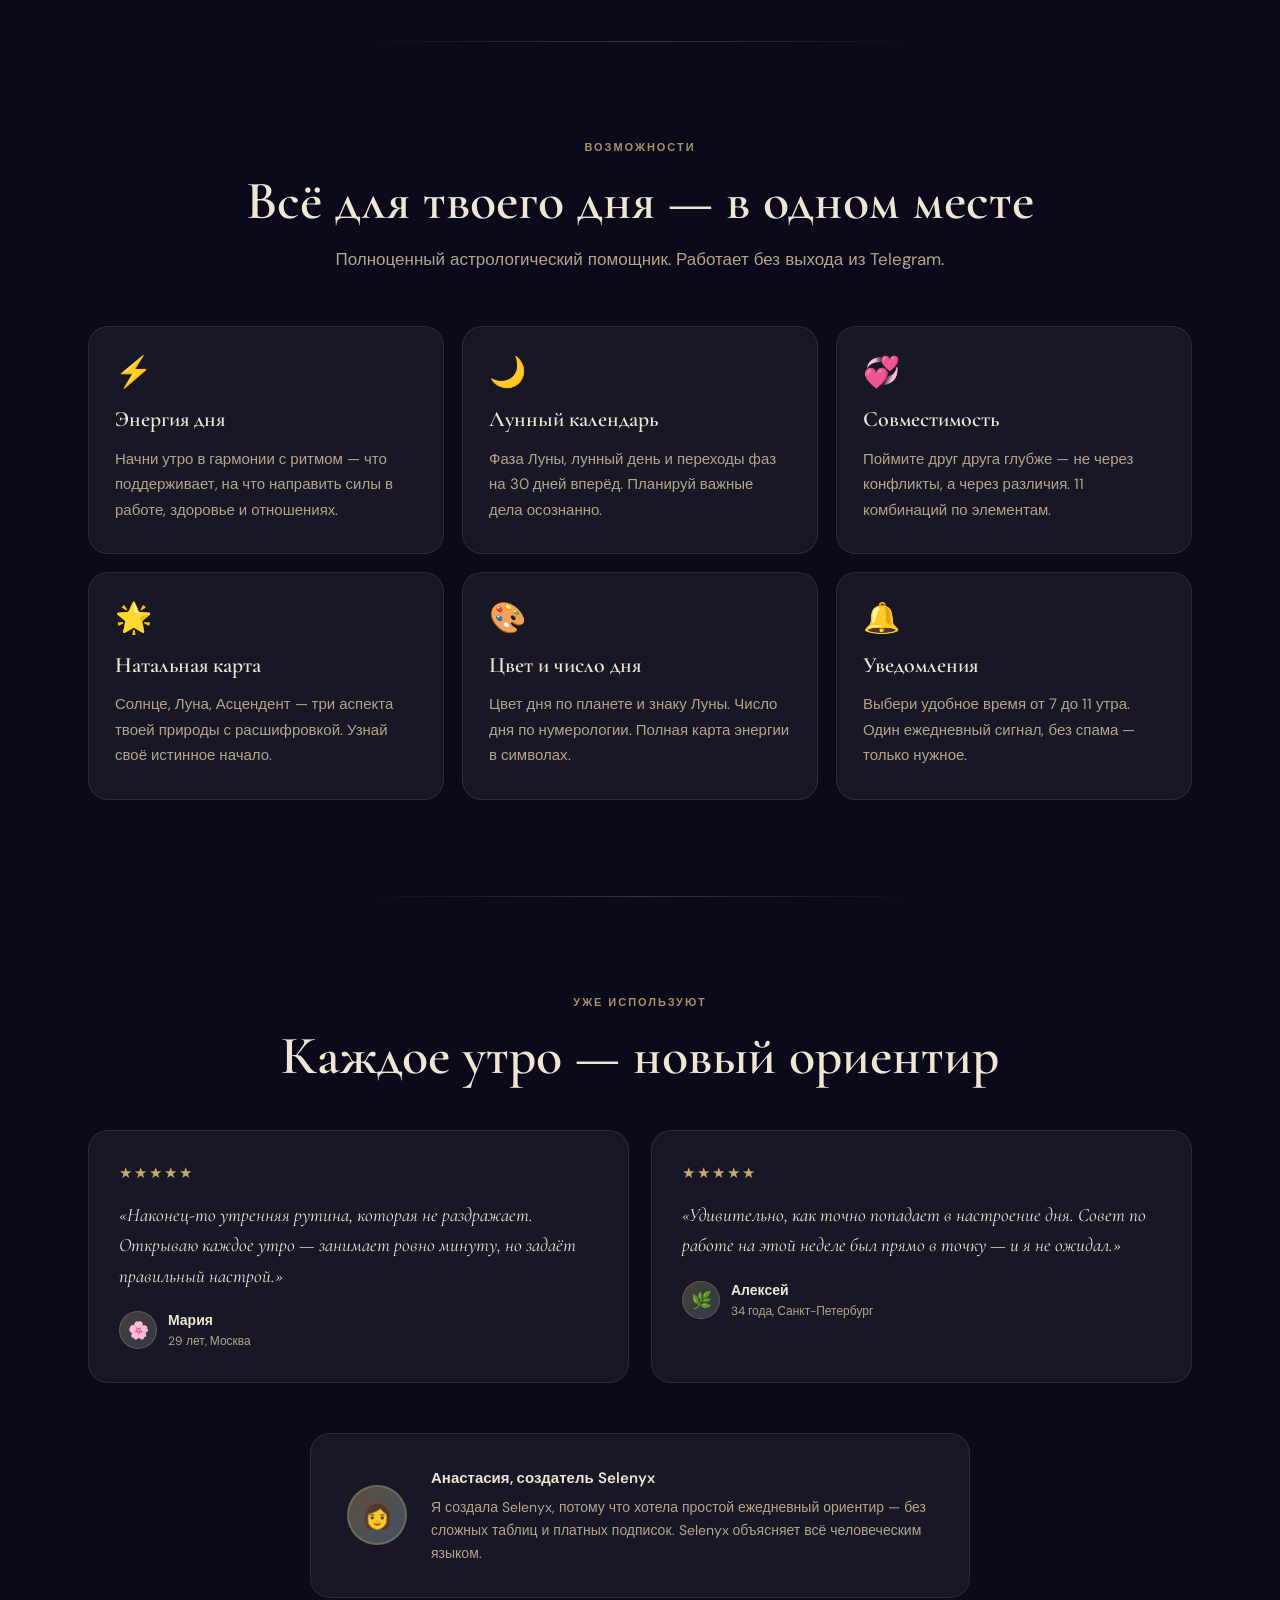
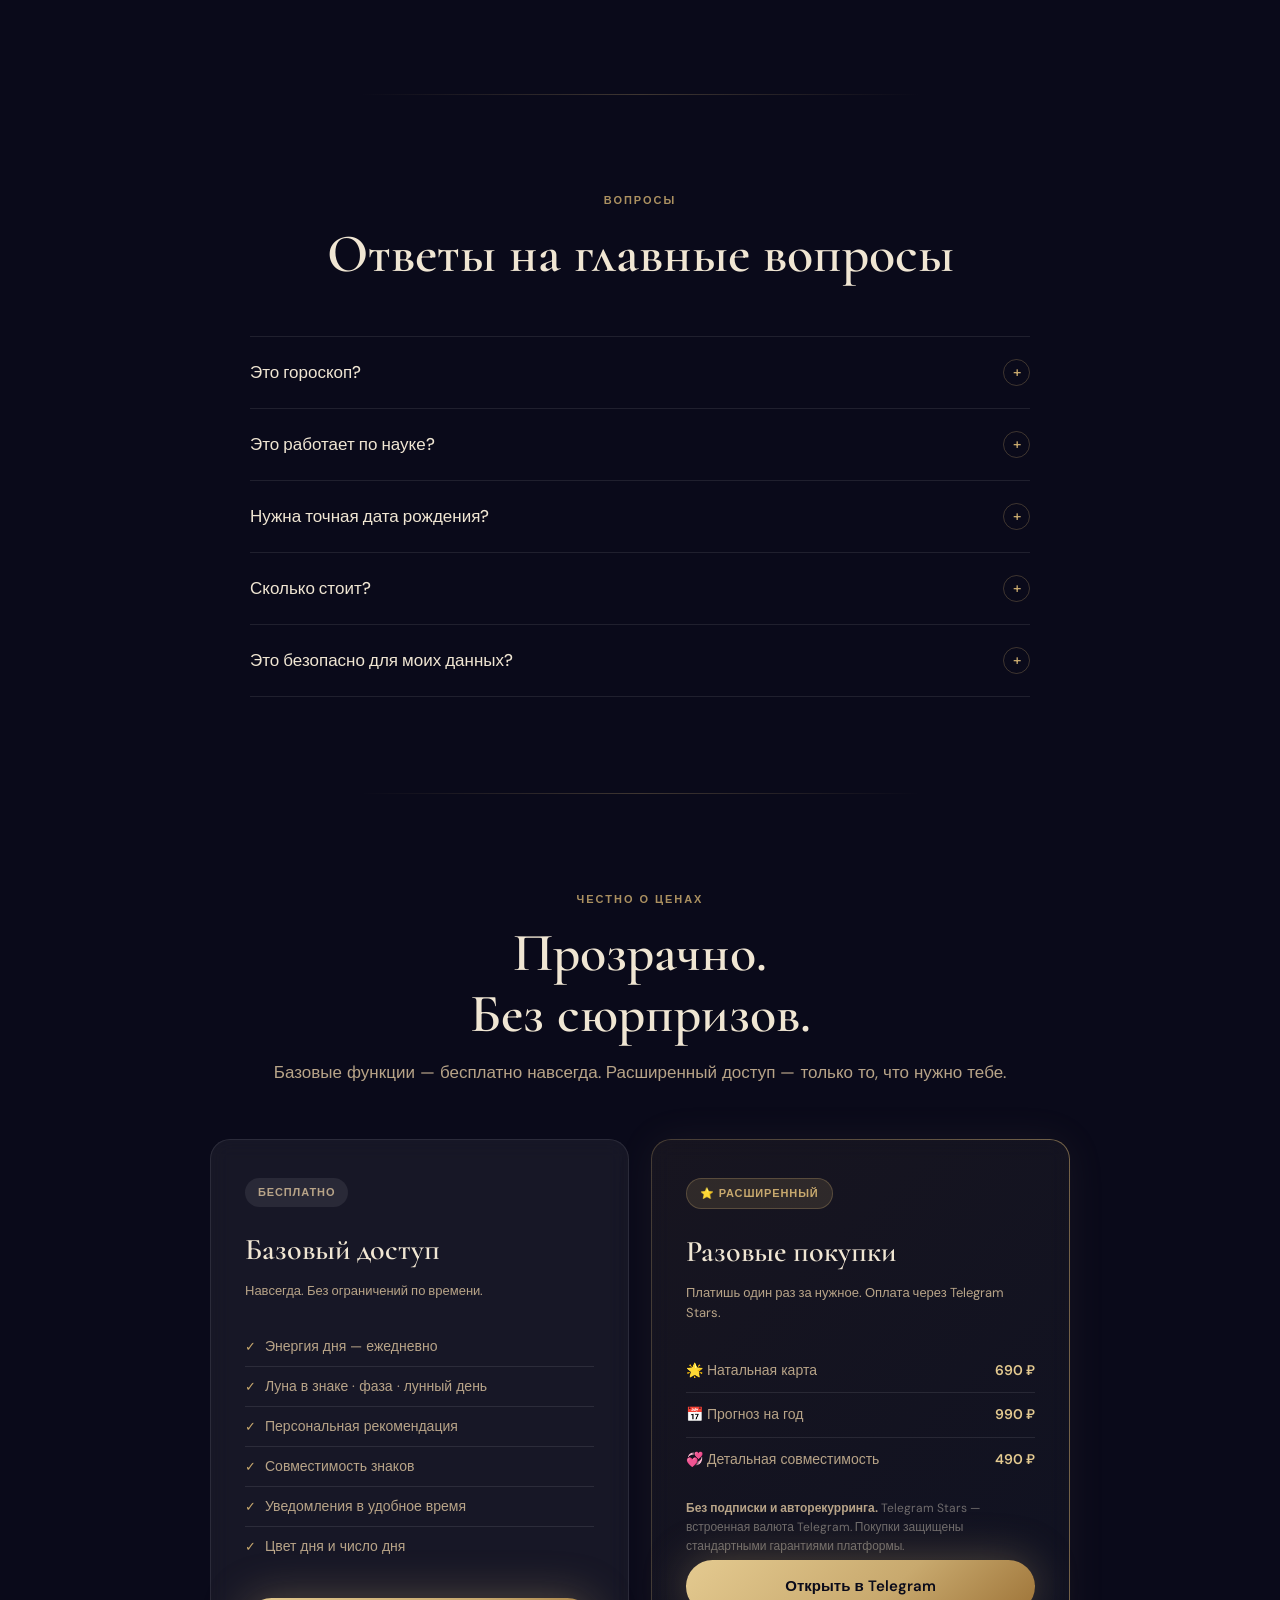
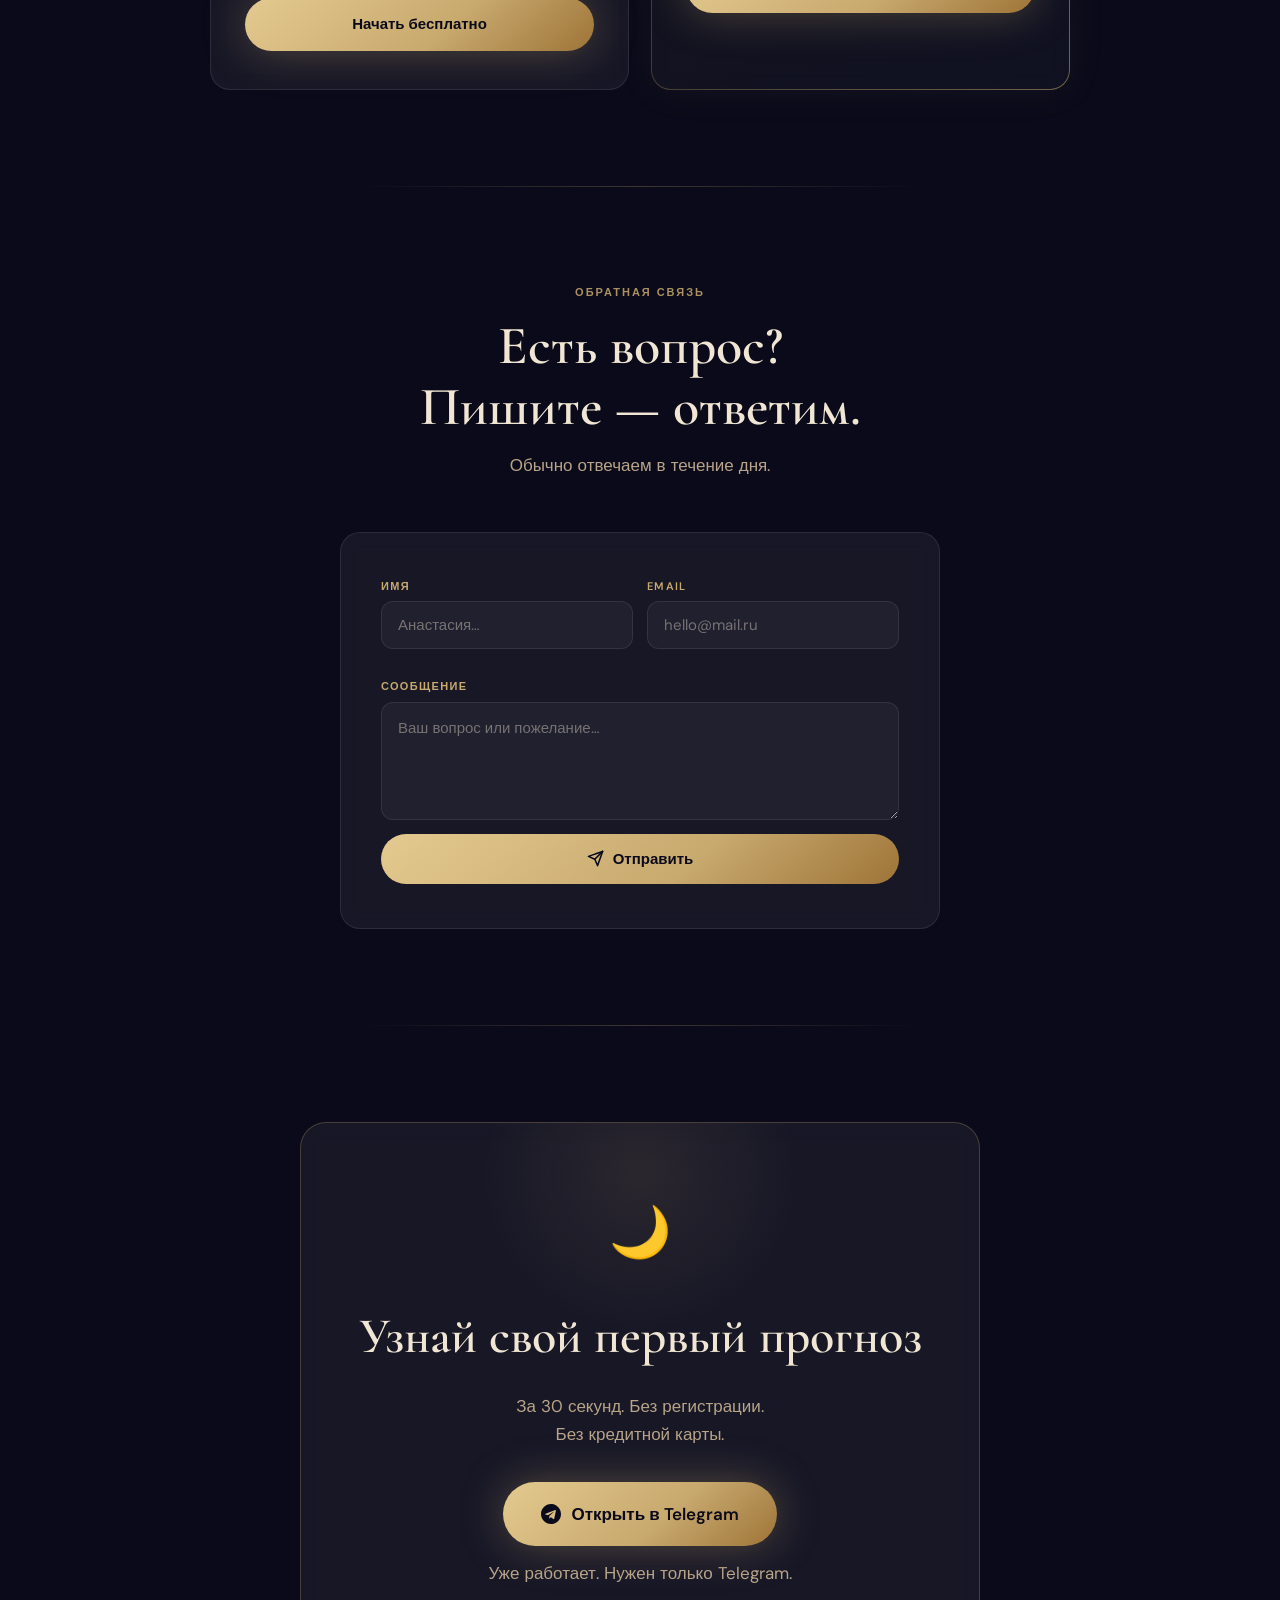
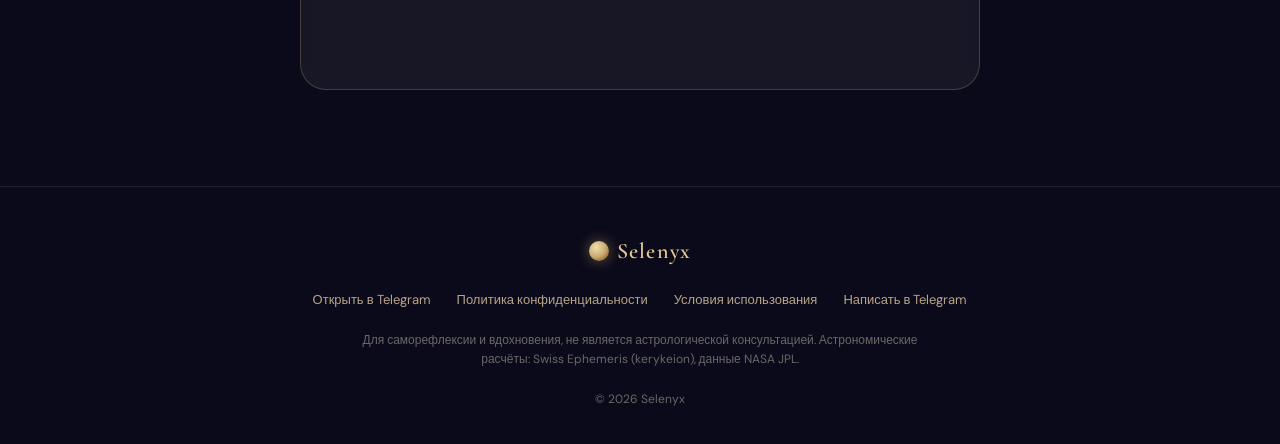
==== commit 5192114c: "fix: гироскоп — убрать hover-check, кнопка под moon-ring с overflow:visible" ====
--- a/landing/index.html
+++ b/landing/index.html
@@ -1755,8 +1755,6 @@
 /* ── GYROSCOPE — луна наклоняется вслед за телефоном ────────────── */
 (function(){
   if(!window.DeviceOrientationEvent) return;
-  // Только мобильные
-  if(!window.matchMedia('(hover:none)').matches) return;
 
   let baseB=null, baseG=null;
 
@@ -1771,33 +1769,37 @@
   function start(){
     baseB=null; baseG=null;
     window.addEventListener('deviceorientation',handle,{passive:true});
-    // Убрать кнопку если была
     const btn=document.getElementById('gyroBtn');
-    if(btn) btn.remove();
+    if(btn){ btn.style.opacity='0'; setTimeout(()=>btn.remove(),400); }
   }
 
   if(typeof DeviceOrientationEvent.requestPermission==='function'){
-    // iOS 13+ — нужна явная кнопка, иначе браузер игнорирует запрос
+    // iOS 13+ — requestPermission нужен явный клик по элементу
     const btn=document.createElement('button');
     btn.id='gyroBtn';
     btn.setAttribute('aria-label','Включить 3D-эффект луны');
     btn.style.cssText=
-      'position:absolute;bottom:14px;left:50%;transform:translateX(-50%);'+
+      'position:absolute;bottom:-36px;left:50%;transform:translateX(-50%);'+
       'background:rgba(200,169,110,.13);border:1px solid rgba(200,169,110,.35);'+
       'color:rgba(200,169,110,.85);font-size:11px;letter-spacing:.08em;'+
-      'padding:6px 14px;border-radius:20px;cursor:pointer;z-index:10;'+
-      'font-family:var(--fb);white-space:nowrap;backdrop-filter:blur(4px);';
+      'padding:6px 16px;border-radius:20px;cursor:pointer;z-index:20;'+
+      'font-family:var(--fb);white-space:nowrap;transition:opacity .4s;';
     btn.textContent='✦ 3D-эффект';
-    btn.addEventListener('click',()=>{
+    btn.addEventListener('click',function(){
       DeviceOrientationEvent.requestPermission()
-        .then(s=>{ if(s==='granted') start(); else btn.remove(); })
-        .catch(()=>btn.remove());
+        .then(function(s){ if(s==='granted') start(); else btn.remove(); })
+        .catch(function(){ btn.remove(); });
     });
-    // Добавить внутрь moon-scene
-    const scene=document.querySelector('.moon-scene');
-    if(scene){ scene.style.position='relative'; scene.appendChild(btn); }
+    // Добавить под moon-ring (не внутрь, чтобы не обрезаться)
+    const ring=document.querySelector('.moon-ring');
+    if(ring){
+      ring.style.position='relative';
+      ring.style.overflow='visible';
+      ring.appendChild(btn);
+    }
   } else {
-    start(); // Android — без разрешения
+    // Android и старый iOS — без запроса разрешения
+    start();
   }
 })();
 
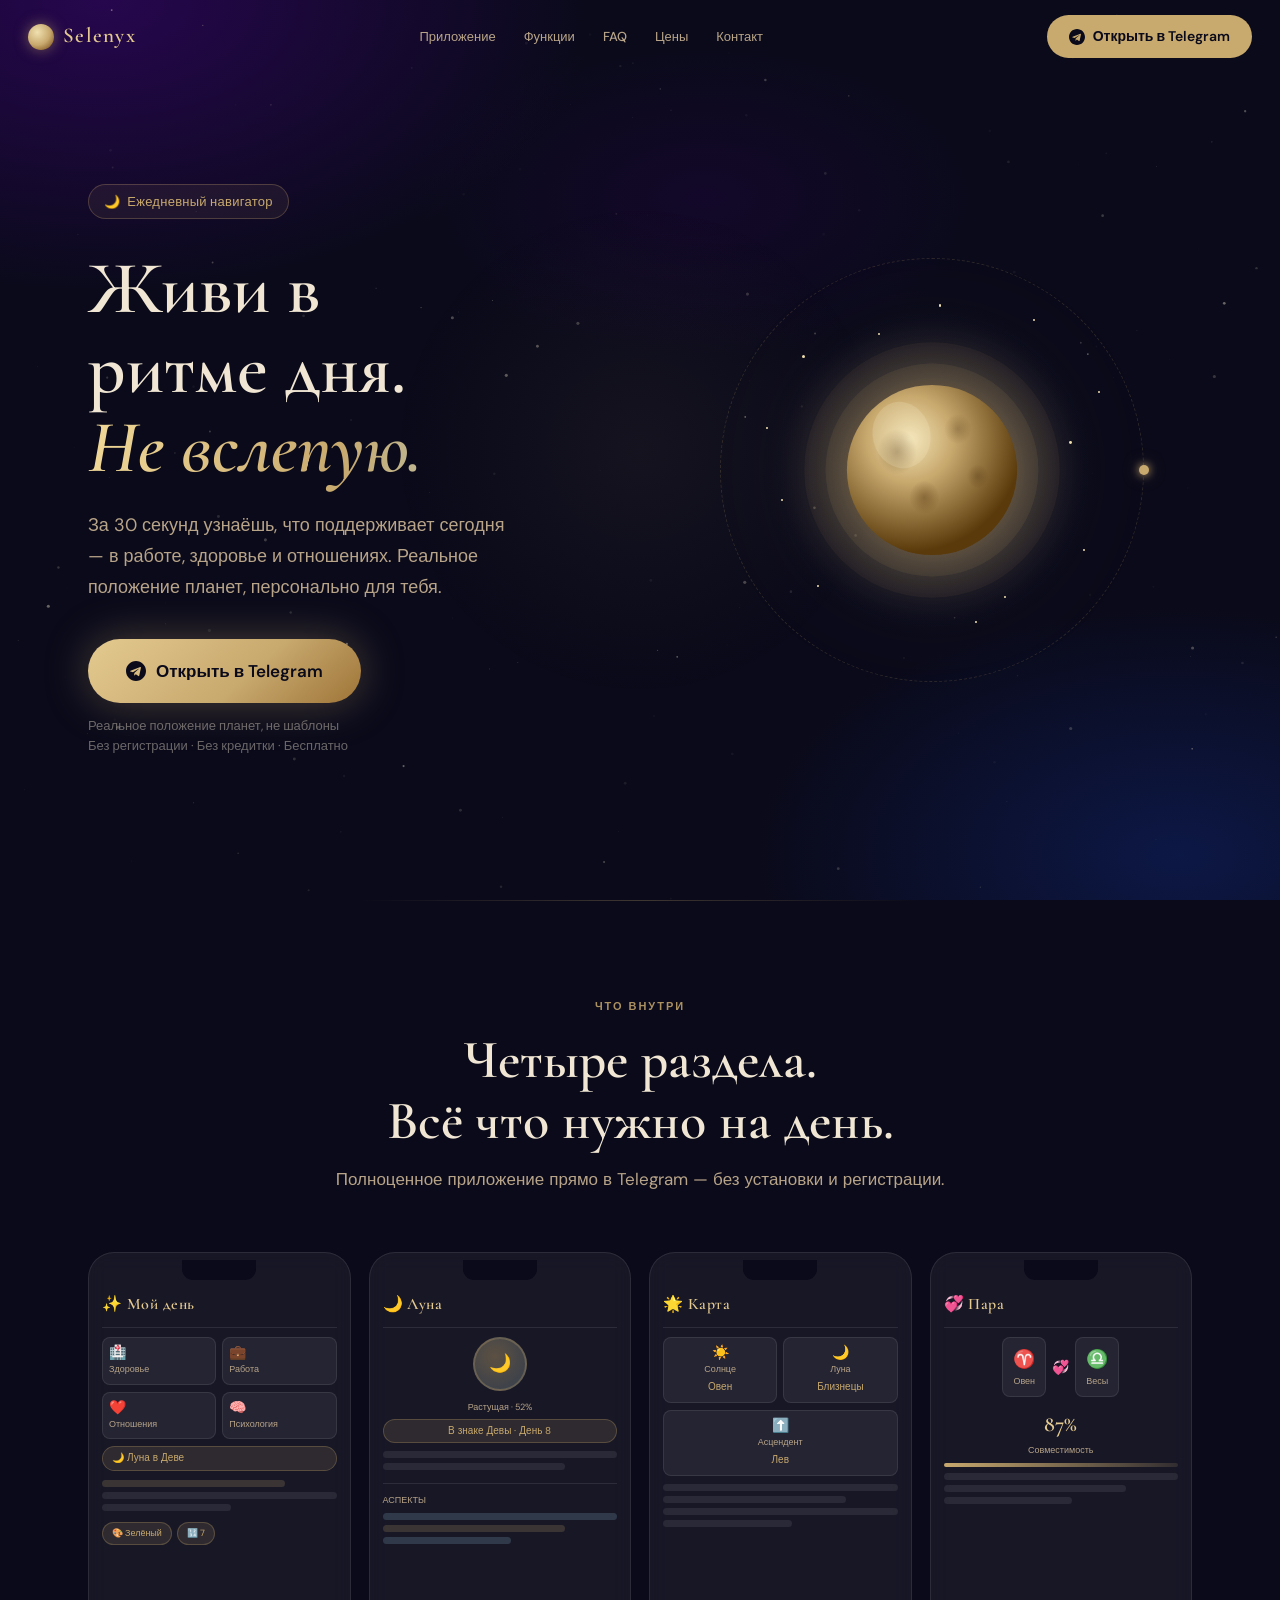
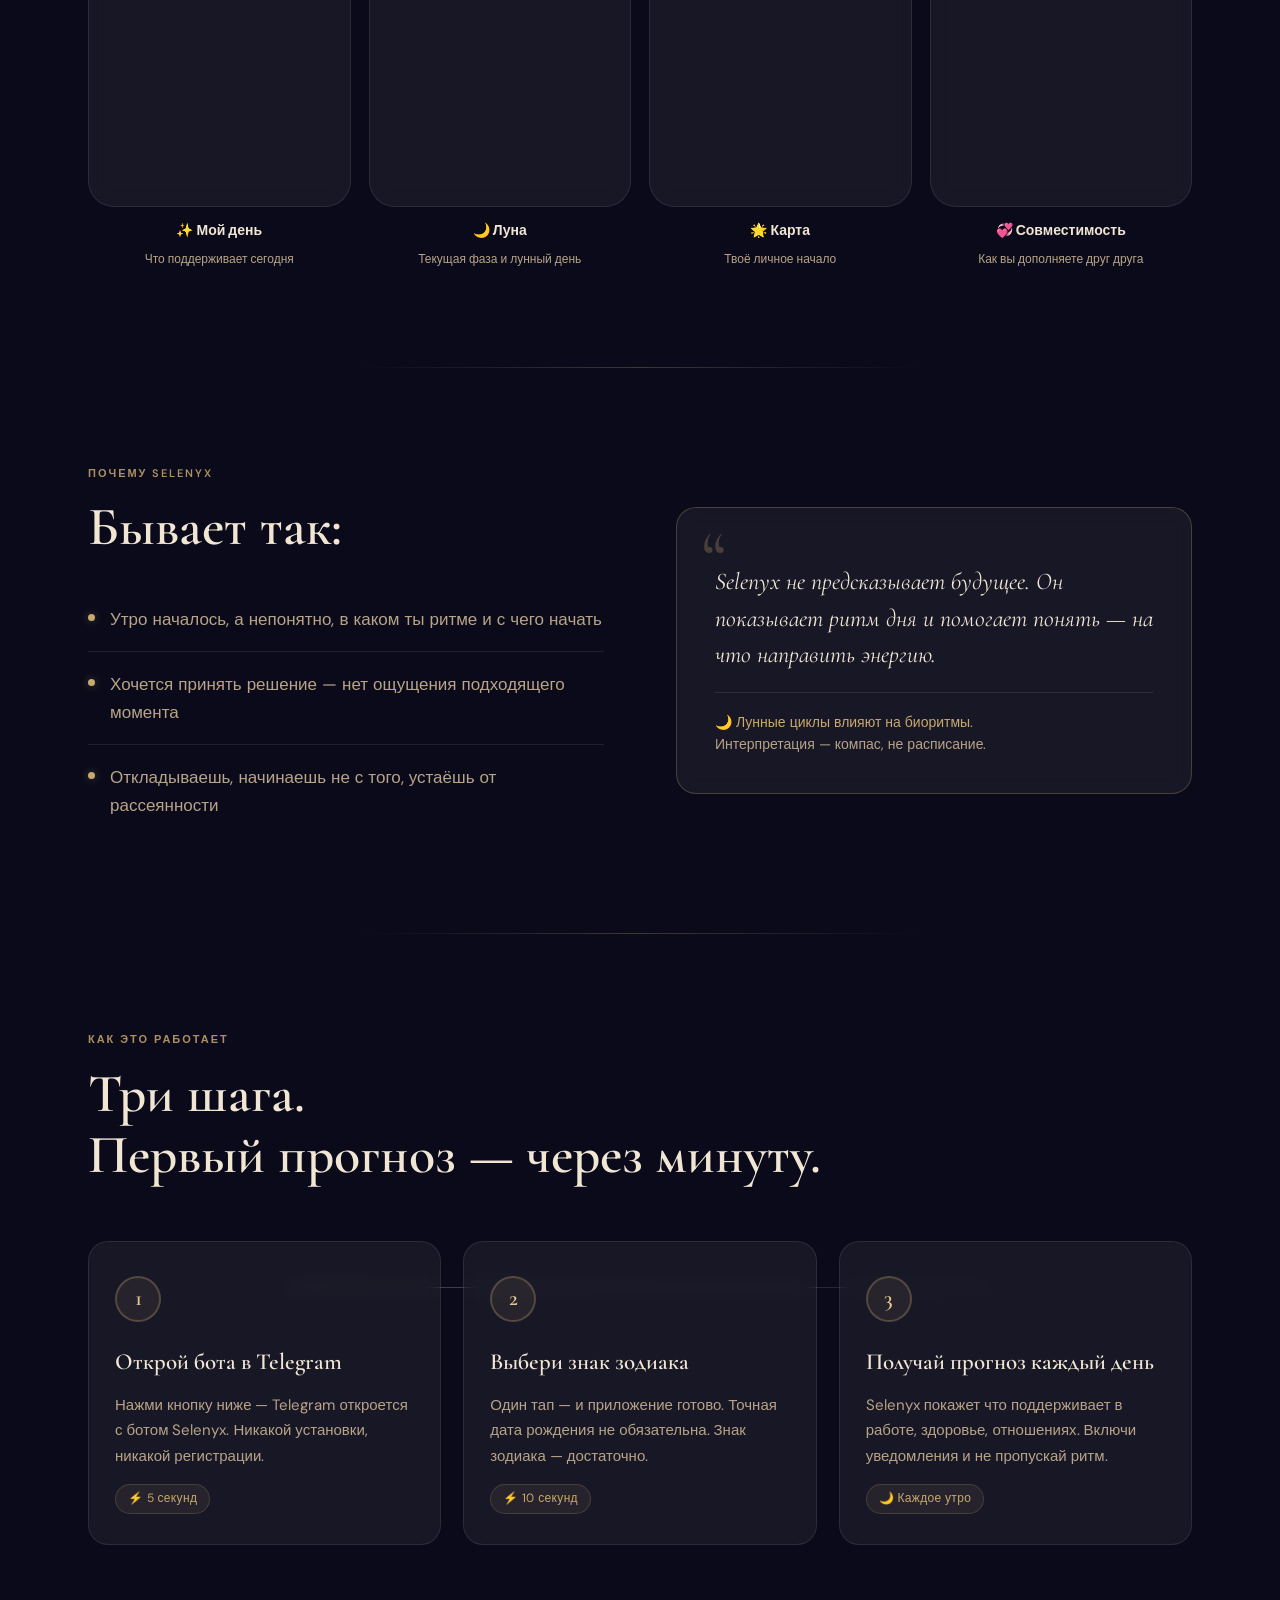
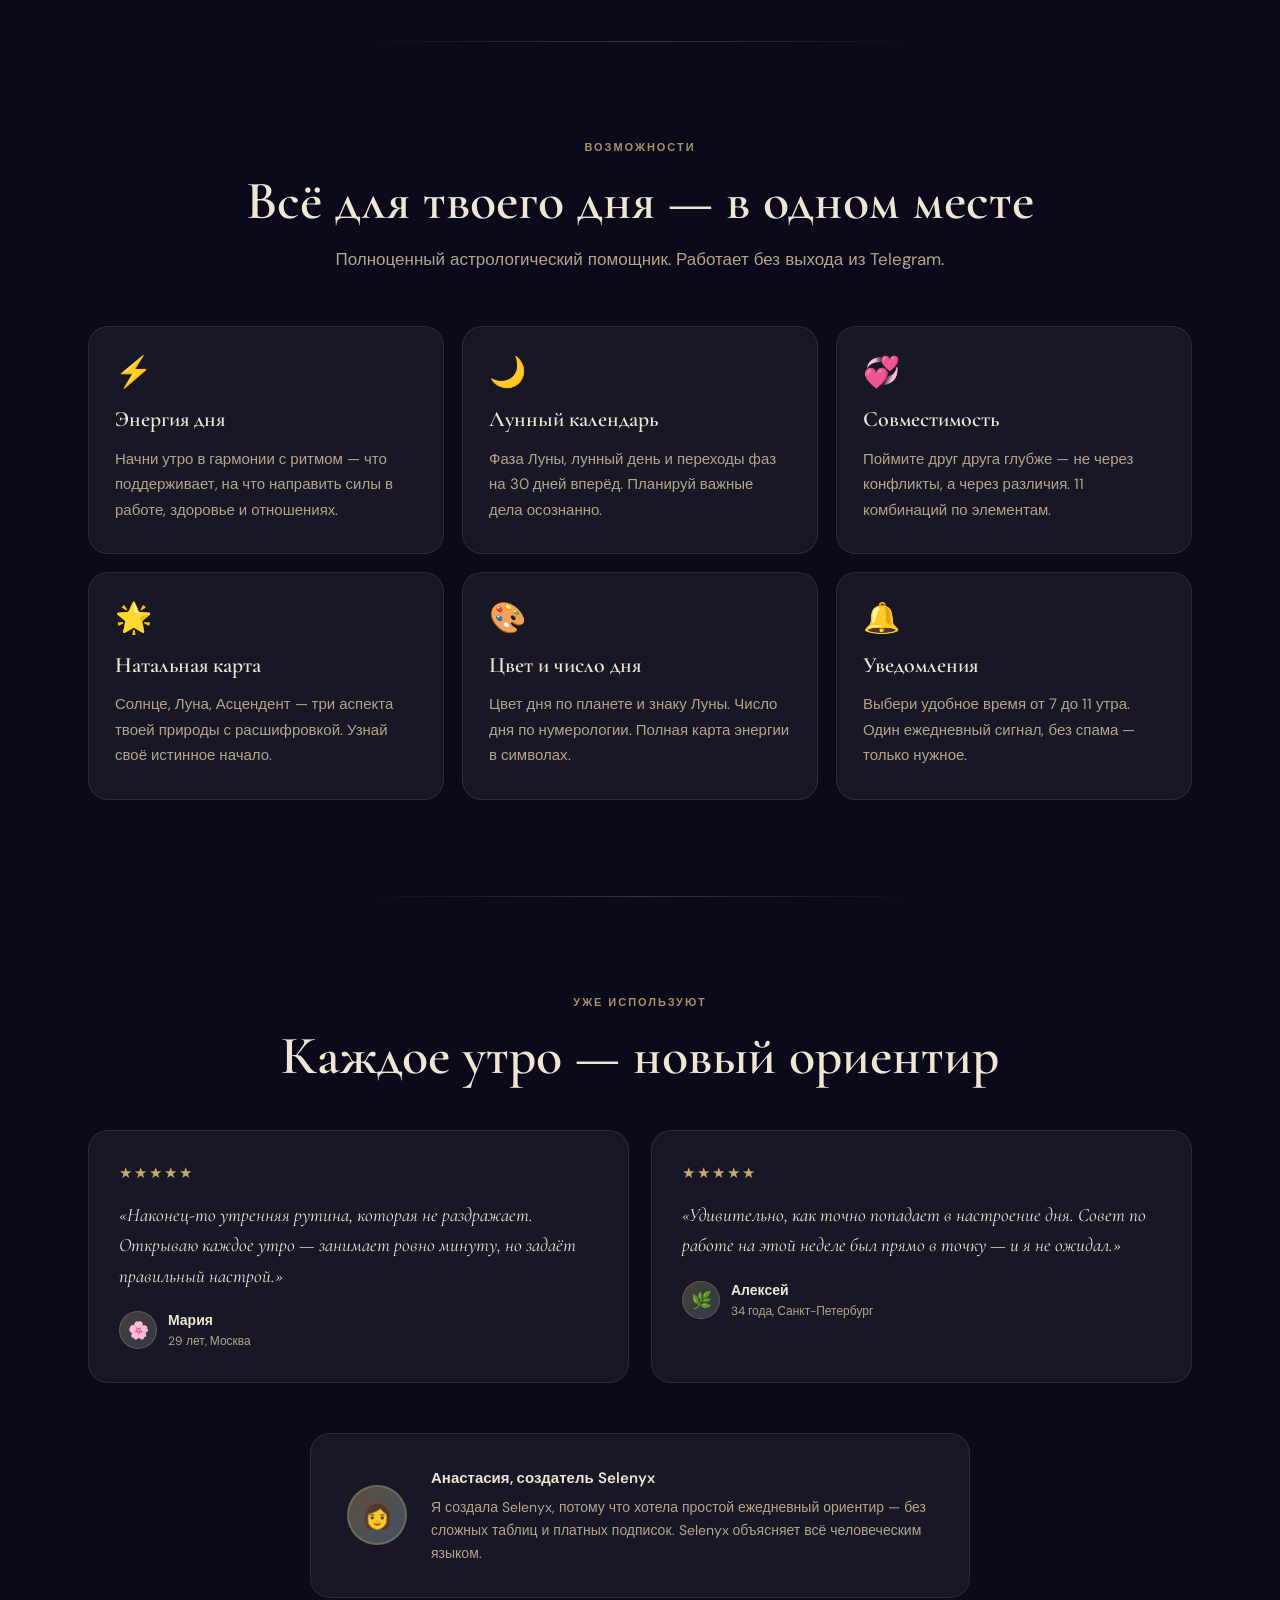
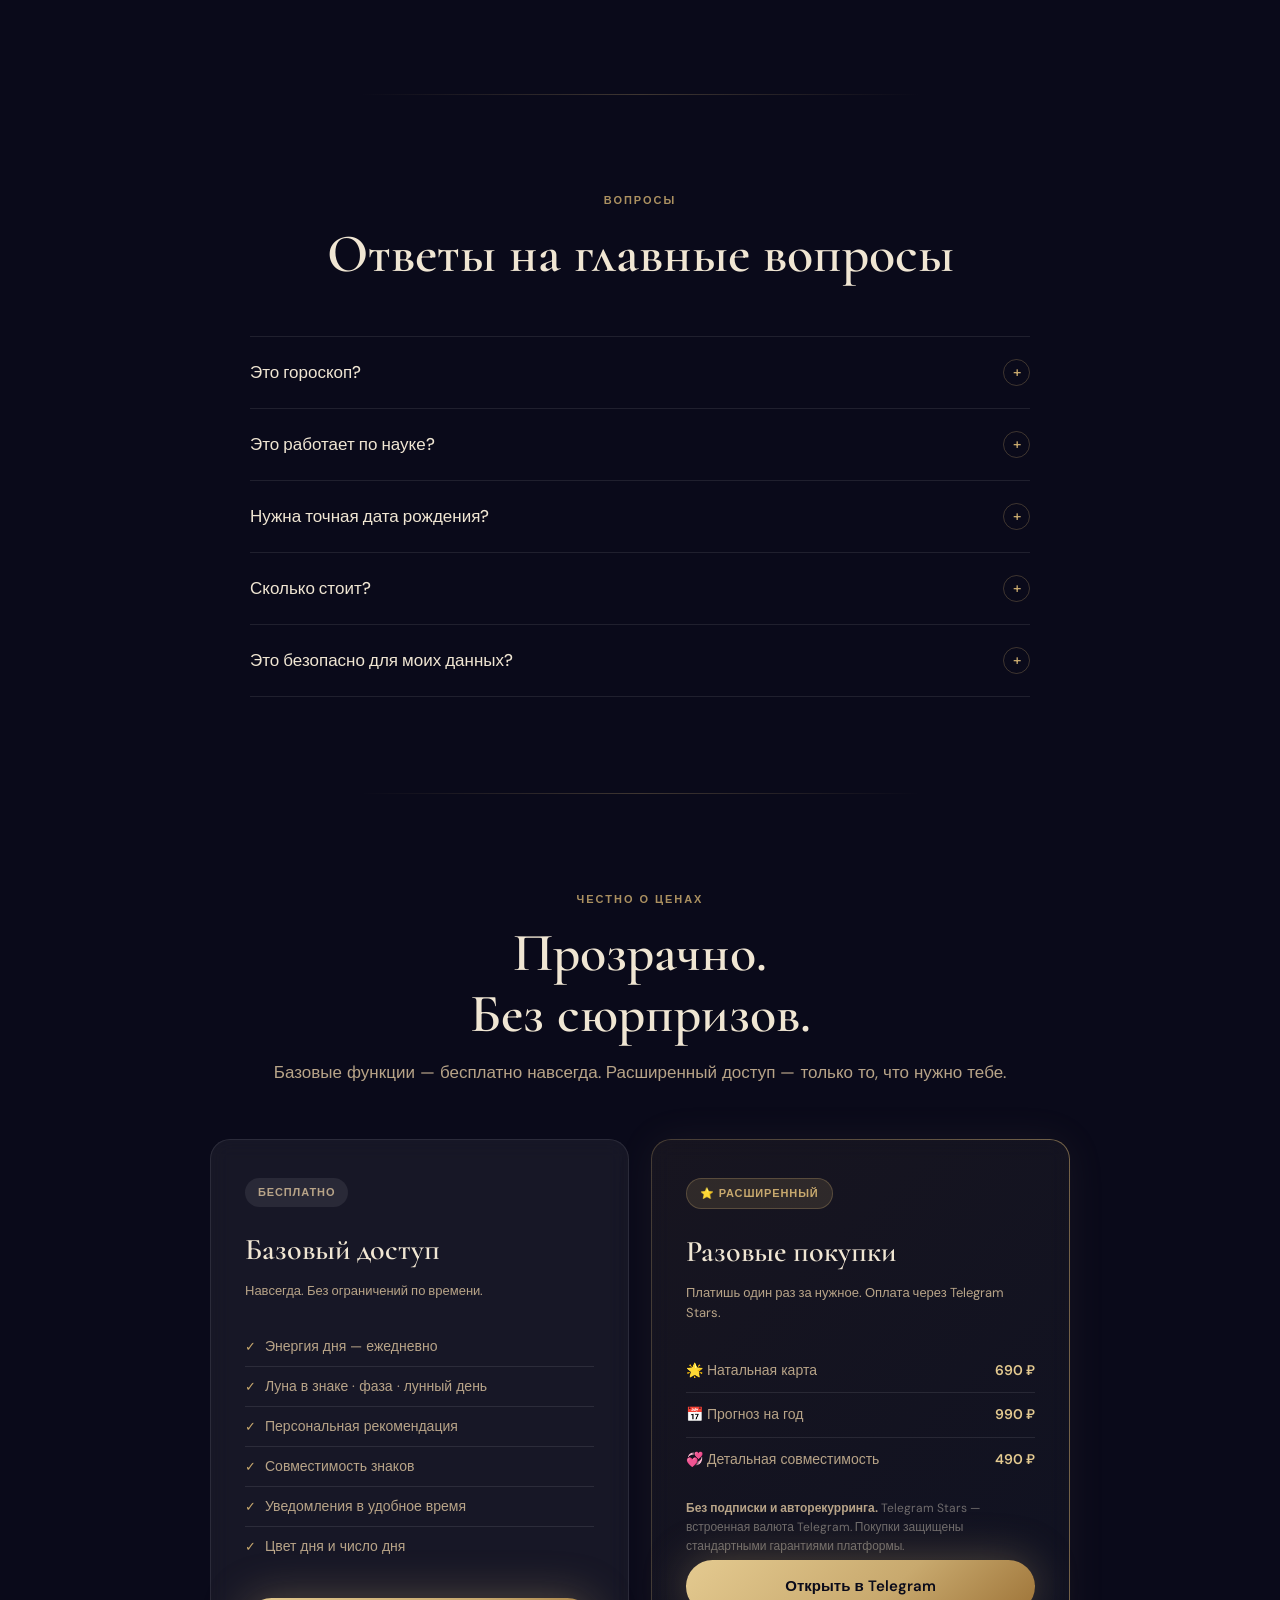
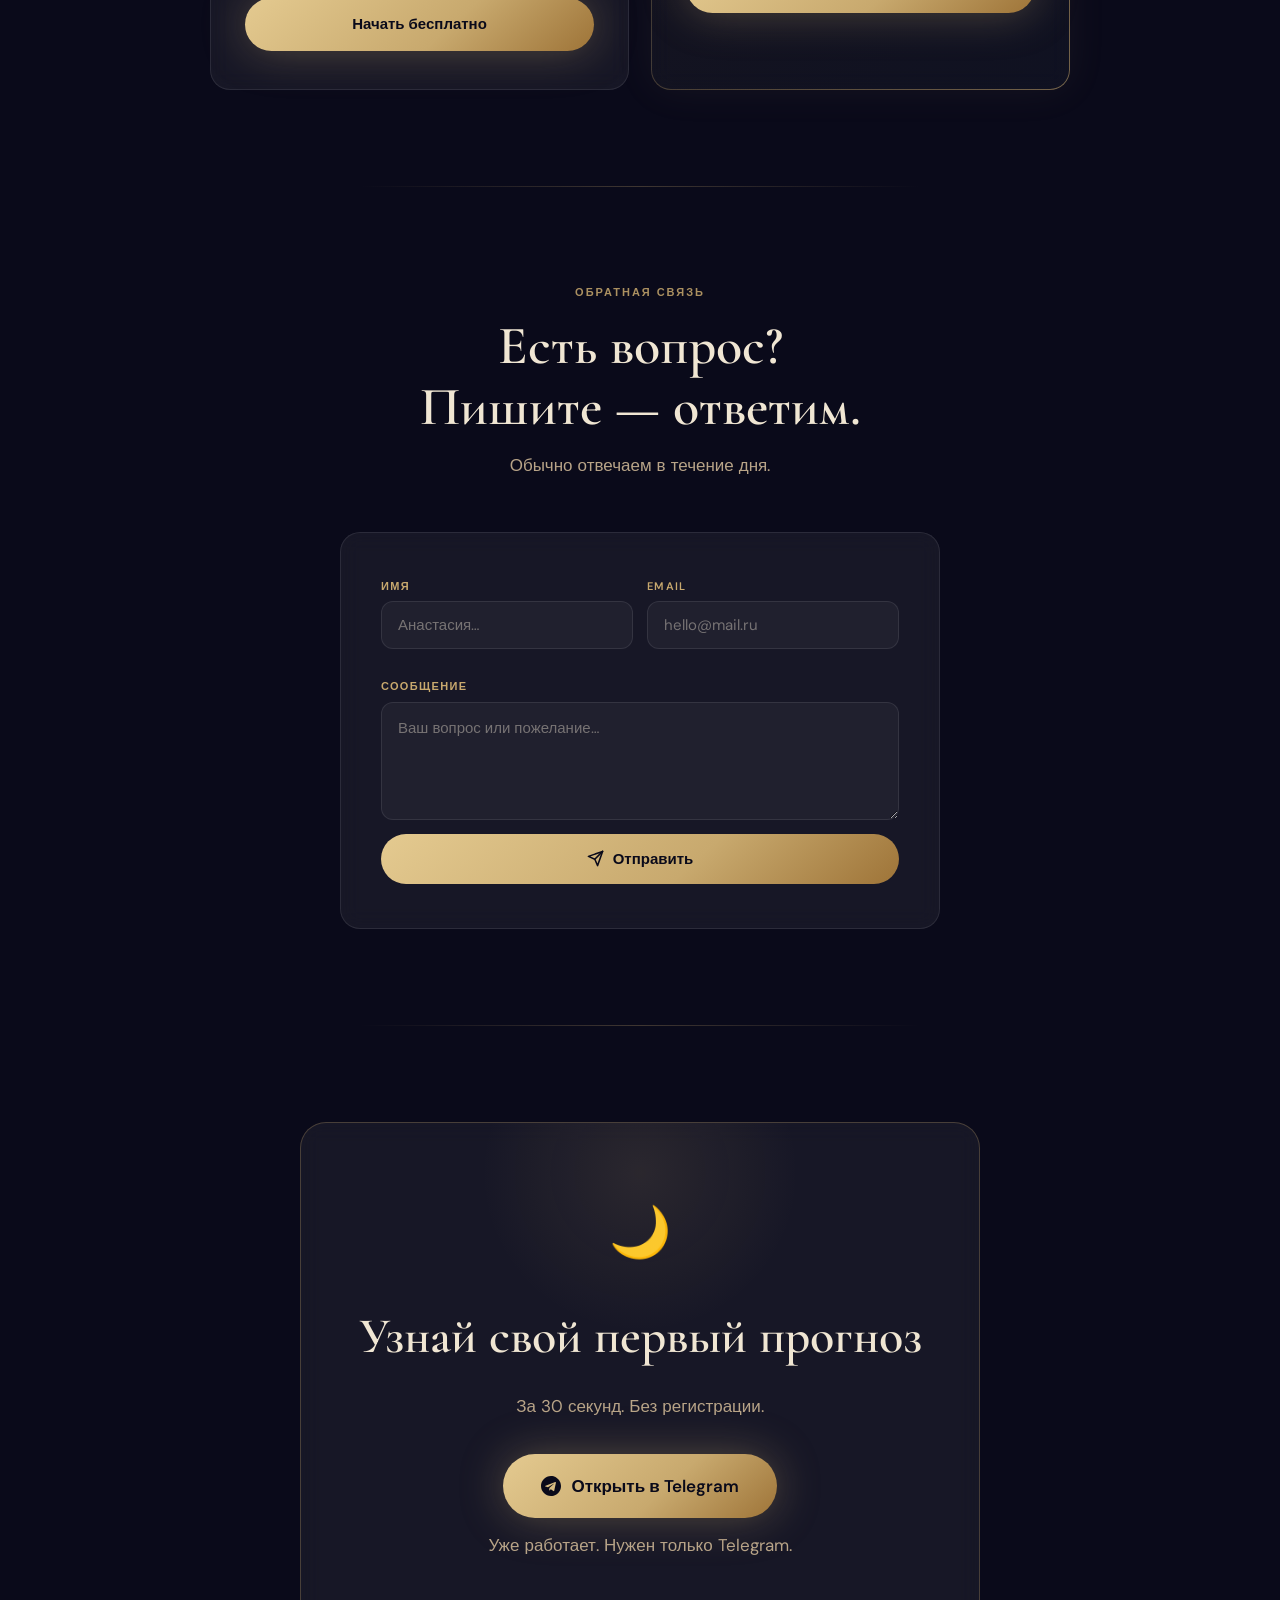
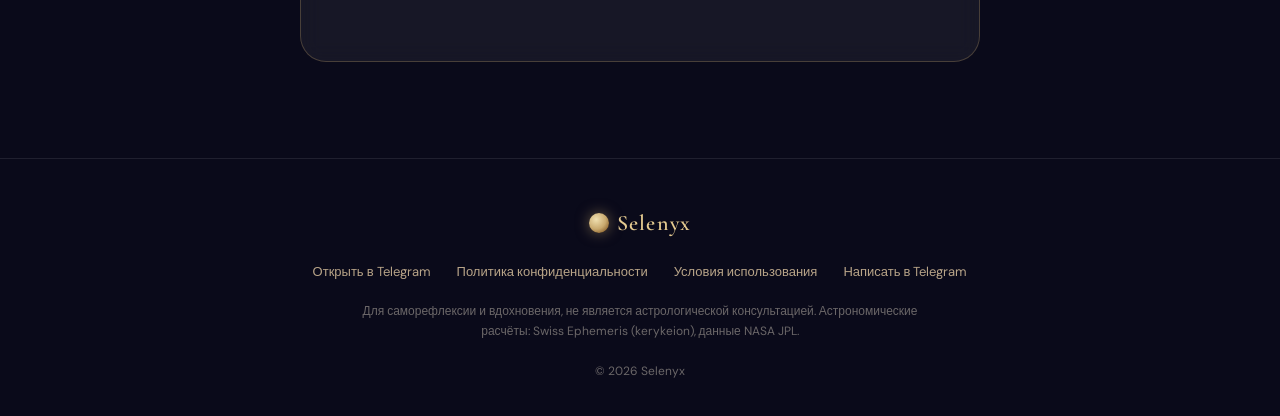
==== commit a7c227a9: "copy: убрать «Без кредитной карты» из финального CTA" ====
--- a/landing/index.html
+++ b/landing/index.html
@@ -1418,7 +1418,7 @@
     <div class="fcta-box r">
       <span class="fcta-moon" aria-hidden="true">🌙</span>
       <h2>Узнай свой первый прогноз</h2>
-      <p>За 30 секунд. Без регистрации.<br>Без кредитной карты.</p>
+      <p>За 30 секунд. Без регистрации.</p>
       <a href="https://t.me/Selenyx_mybot" target="_blank" rel="noopener noreferrer"
          class="cta" style="display:inline-flex;" aria-label="Открыть Selenyx в Telegram" onclick="track('final')">
         <svg viewBox="0 0 24 24" fill="currentColor" width="20" height="20" aria-hidden="true">
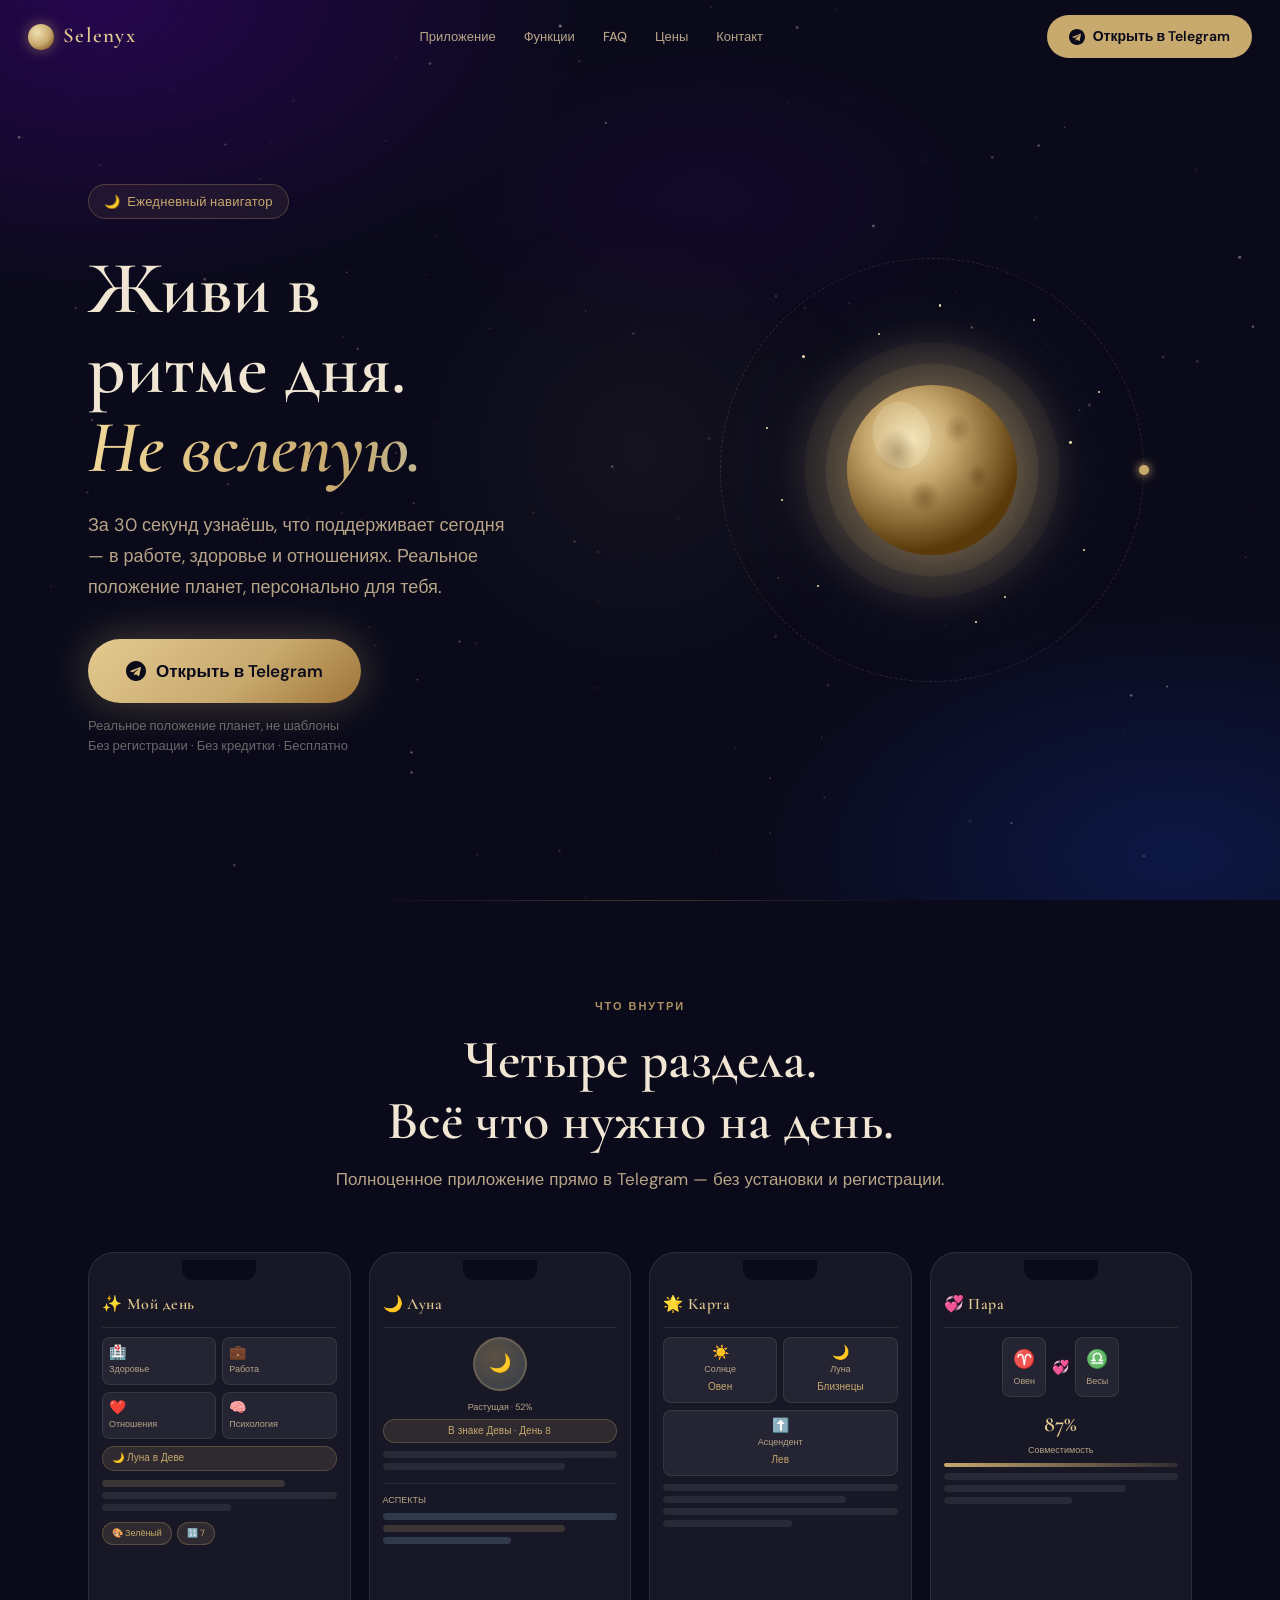
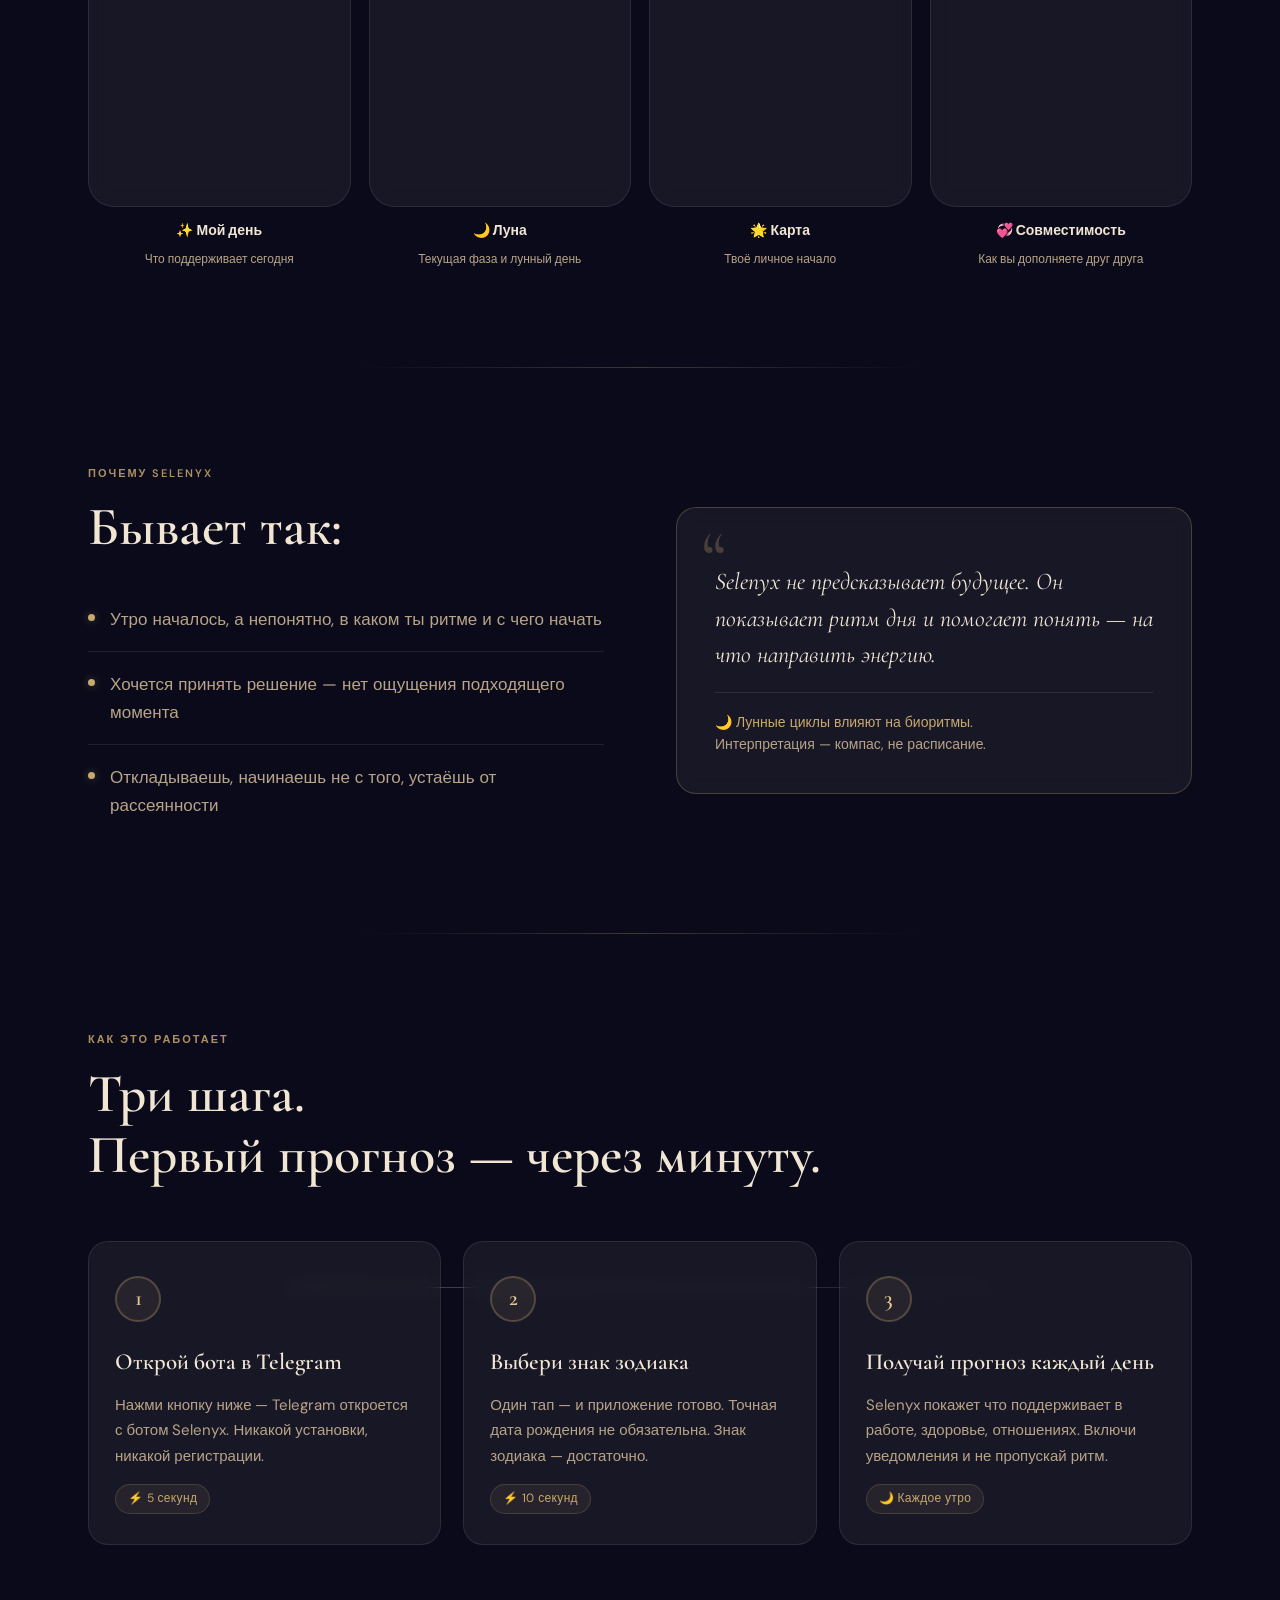
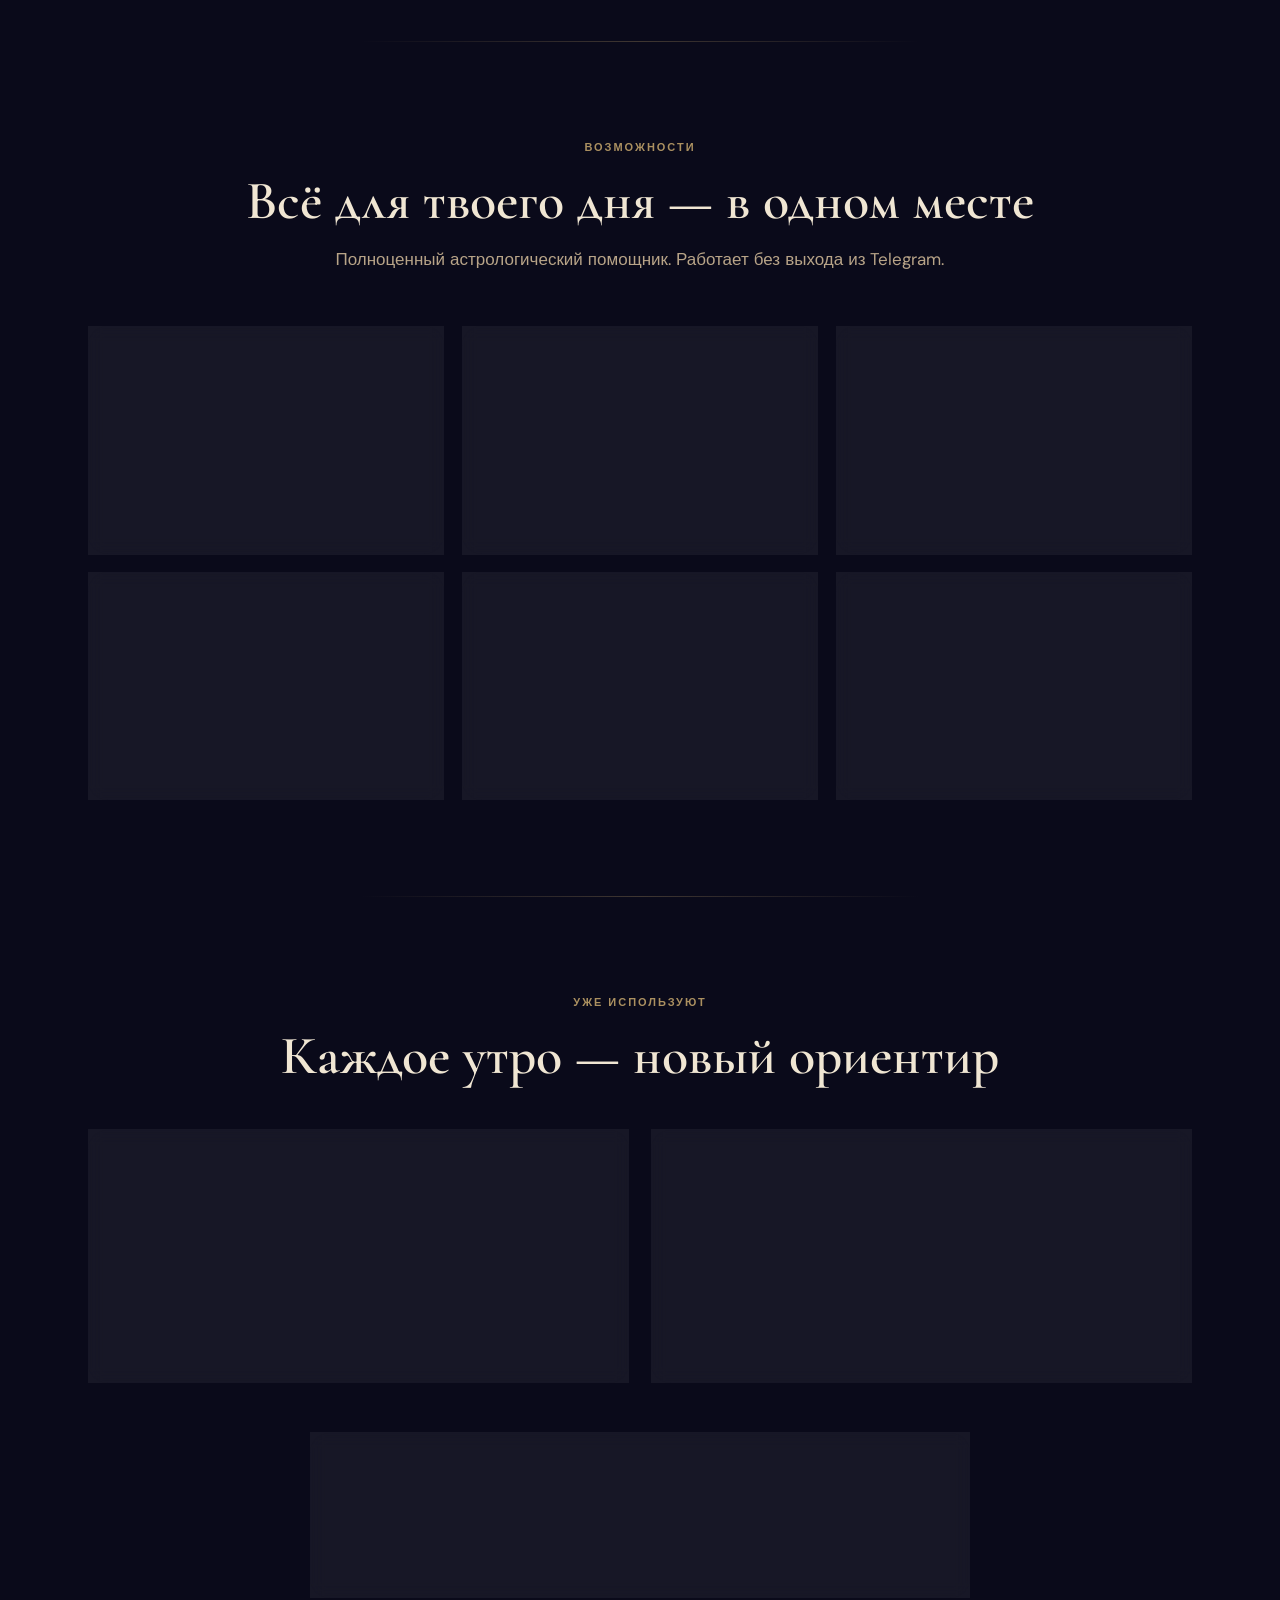
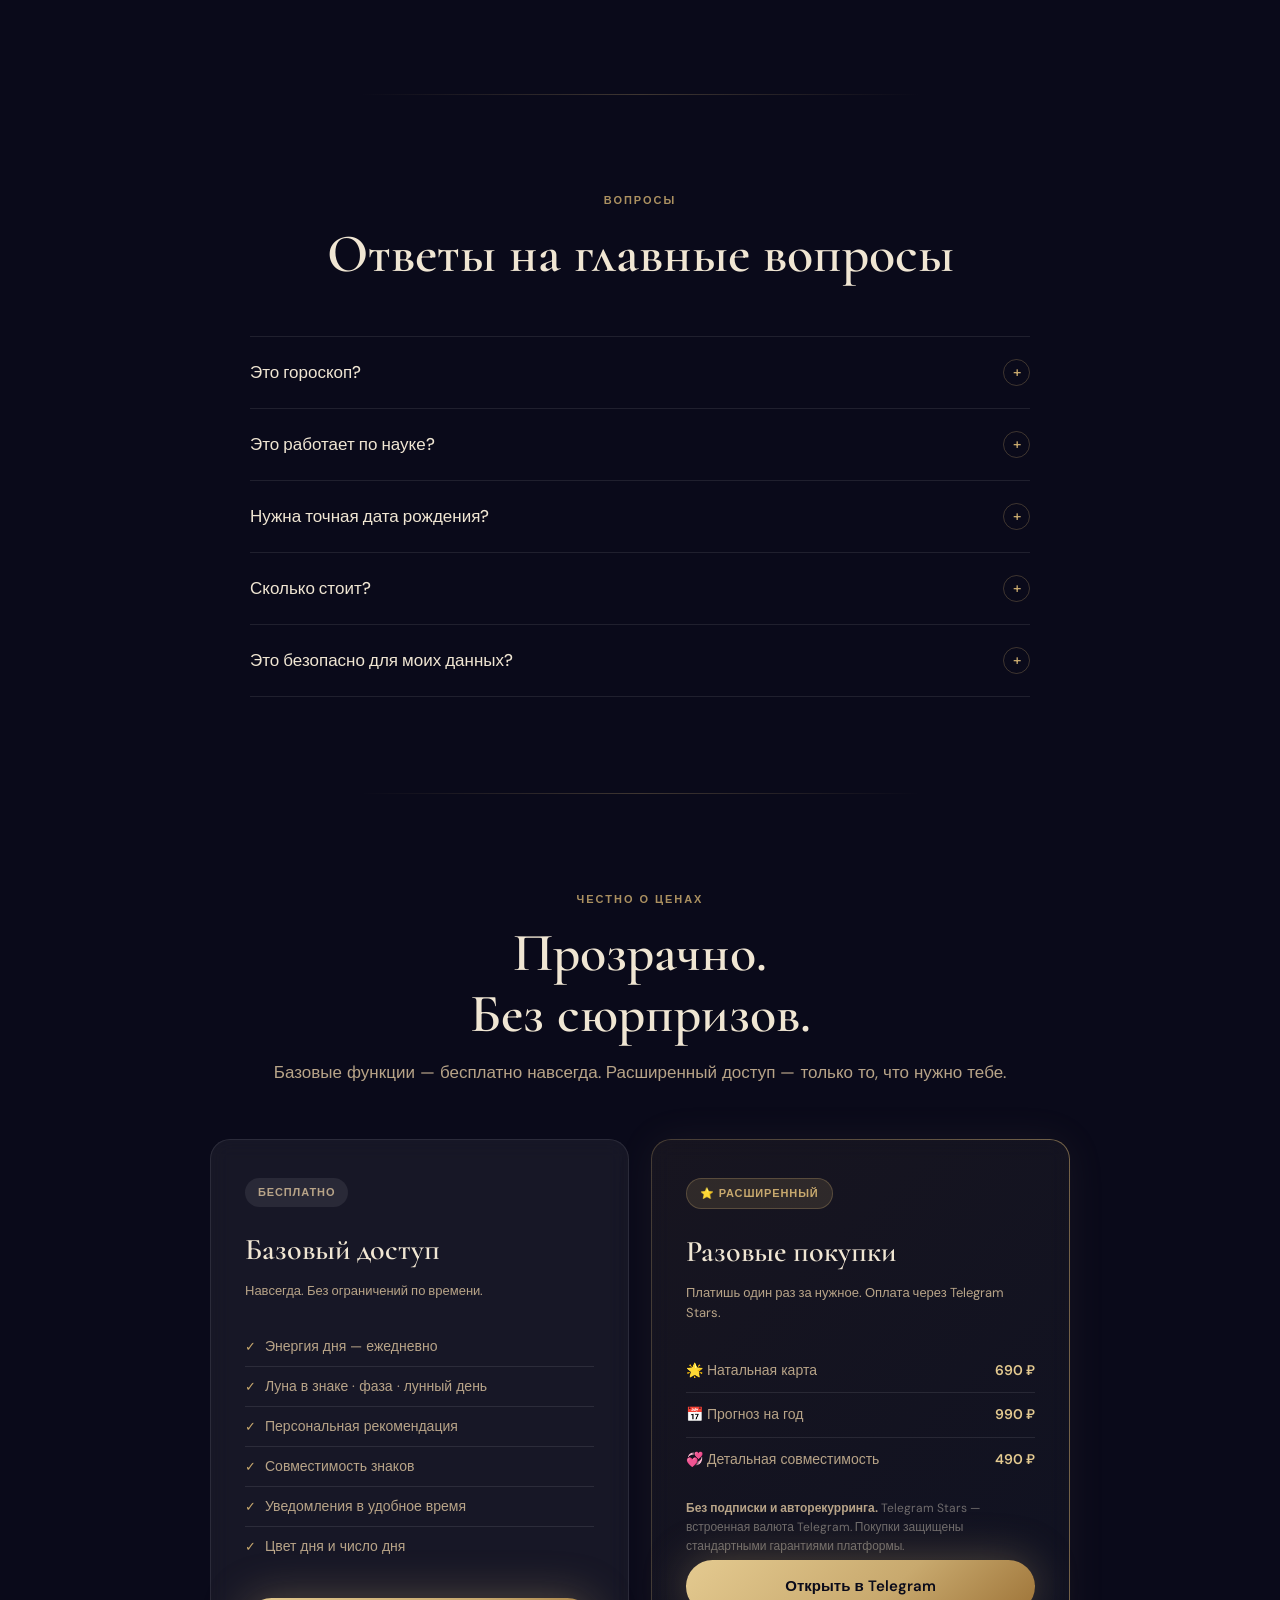
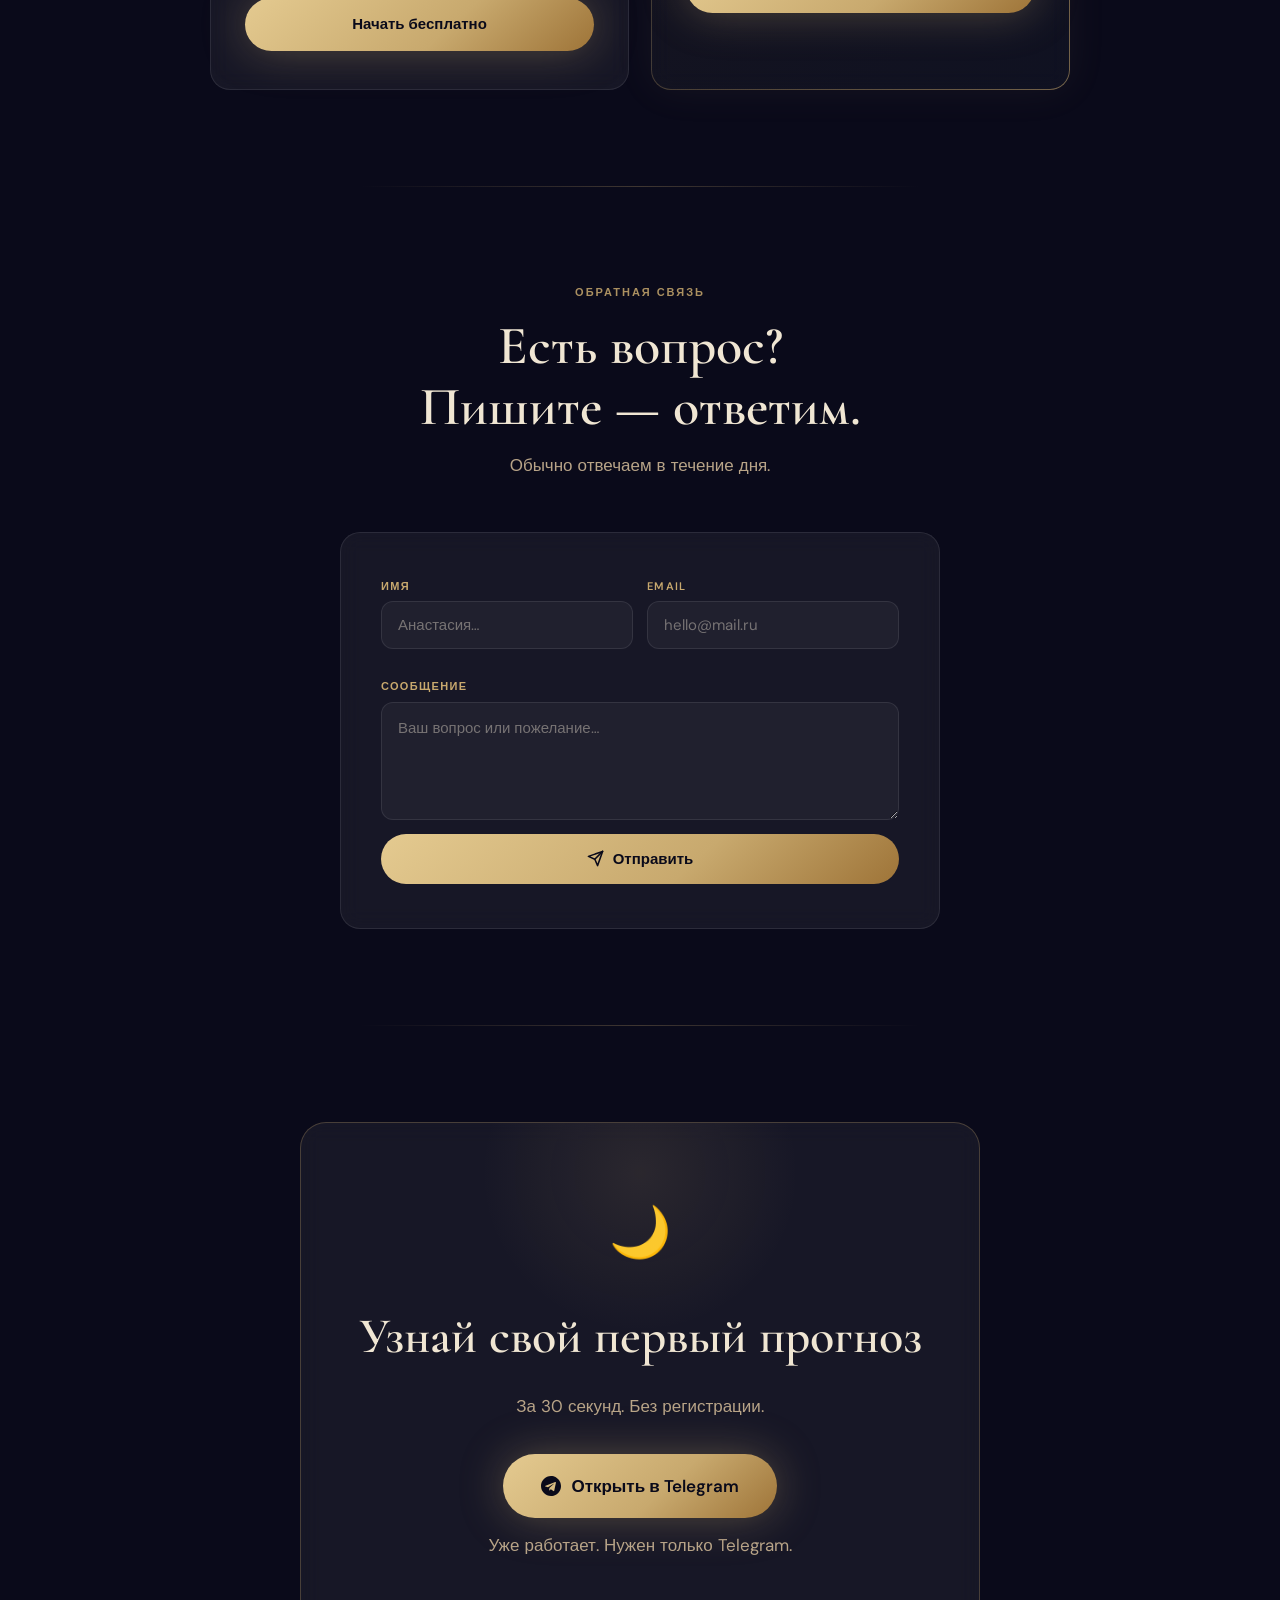
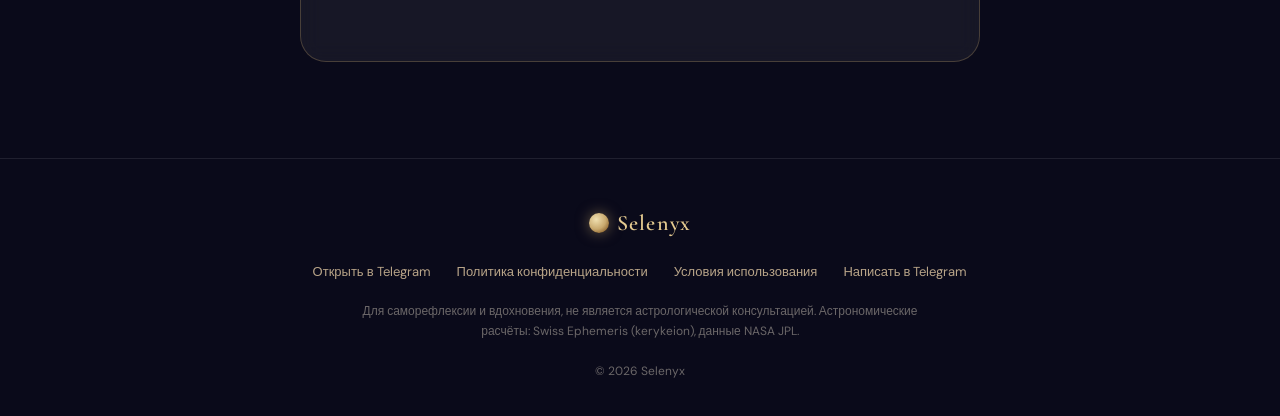
==== commit 28595939: "fix: гироскоп — perspective(380px) в transform для объёмного 3D-эффекта" ====
--- a/landing/index.html
+++ b/landing/index.html
@@ -1760,9 +1760,10 @@
 
   function handle(e){
     if(baseB===null){ baseB=e.beta||0; baseG=e.gamma||0; return; }
-    const dx=Math.min(Math.max((e.gamma||0)-baseG,-35),35);
-    const dy=Math.min(Math.max((e.beta ||0)-baseB,-35),35);
-    window._moonTilt=`rotateX(${dy*1.4}deg) rotateY(${-dx*1.4}deg)`;
+    const dx=Math.min(Math.max((e.gamma||0)-baseG,-40),40);
+    const dy=Math.min(Math.max((e.beta ||0)-baseB,-40),40);
+    /* perspective() в самом transform — даёт видимый объём, в отличие от perspective на родителе */
+    window._moonTilt=`perspective(380px) rotateX(${dy*1.2}deg) rotateY(${-dx*1.2}deg)`;
     _applyMoon();
   }
 
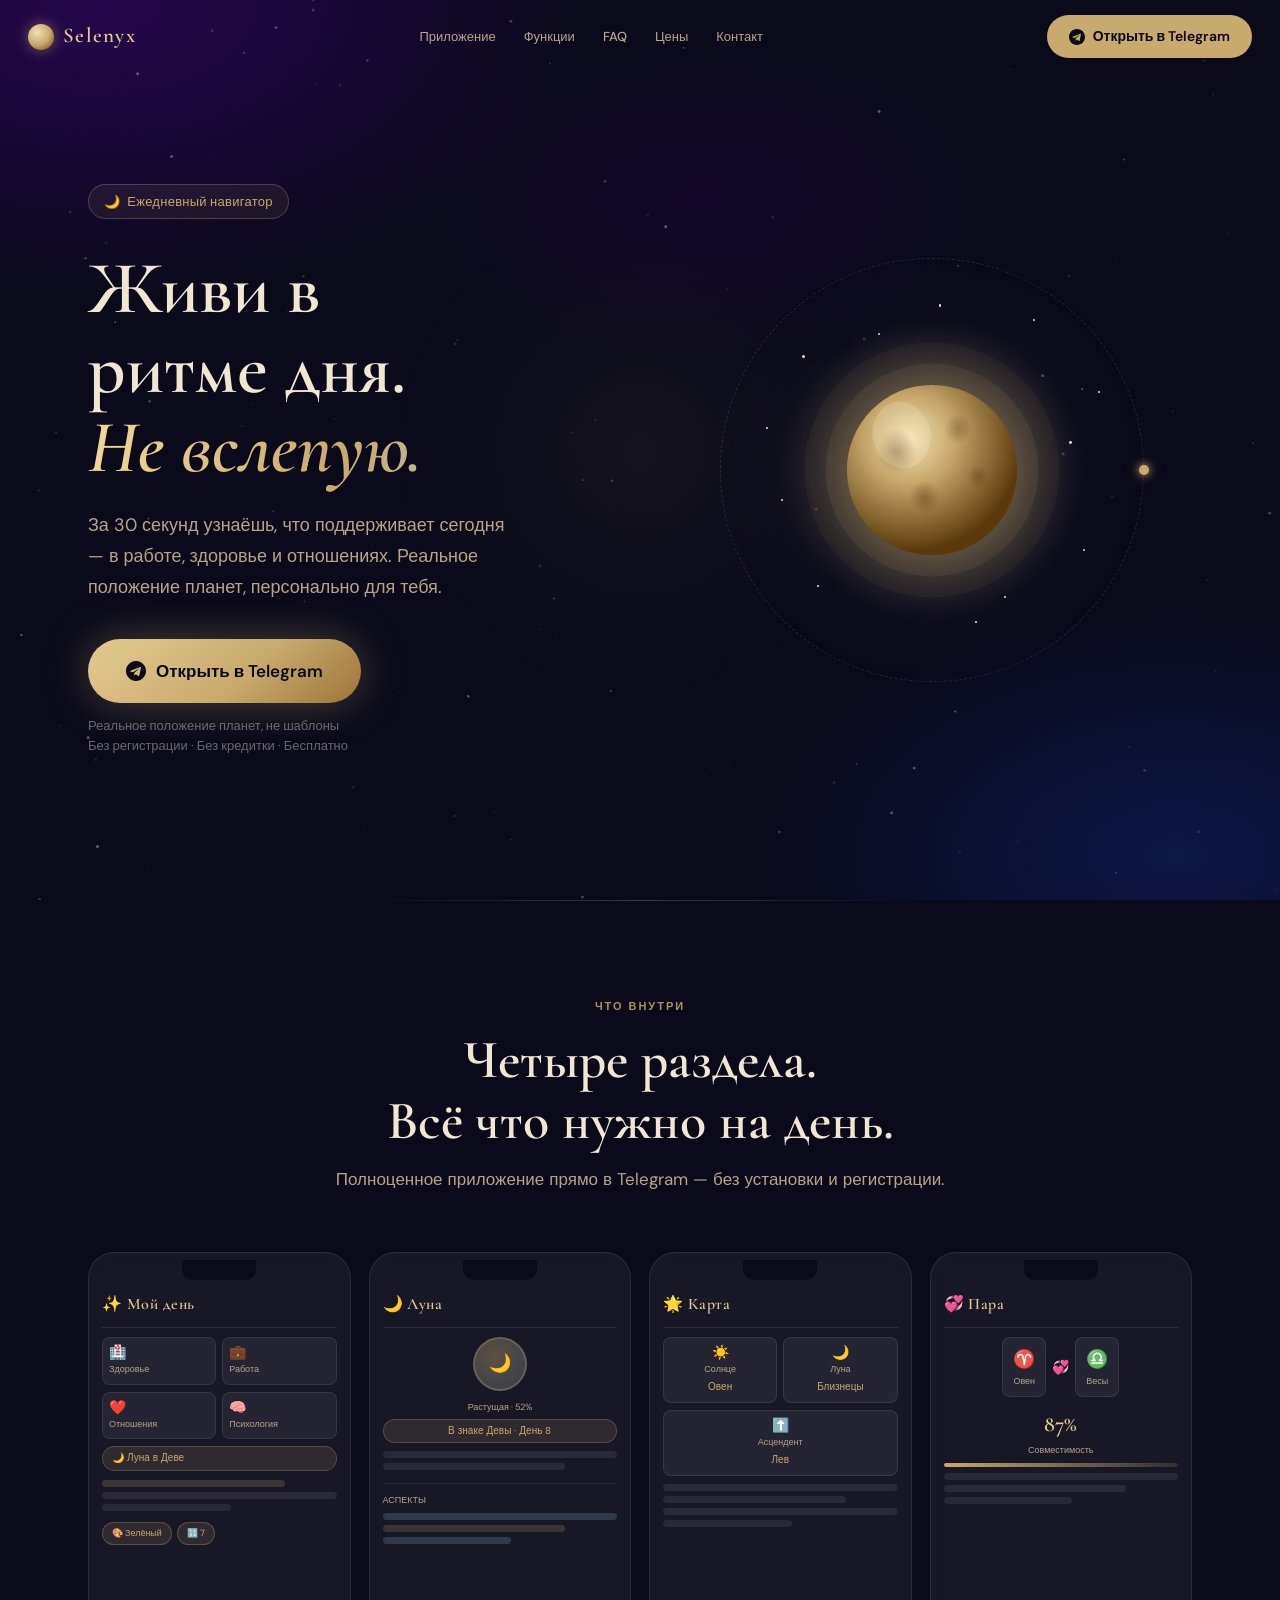
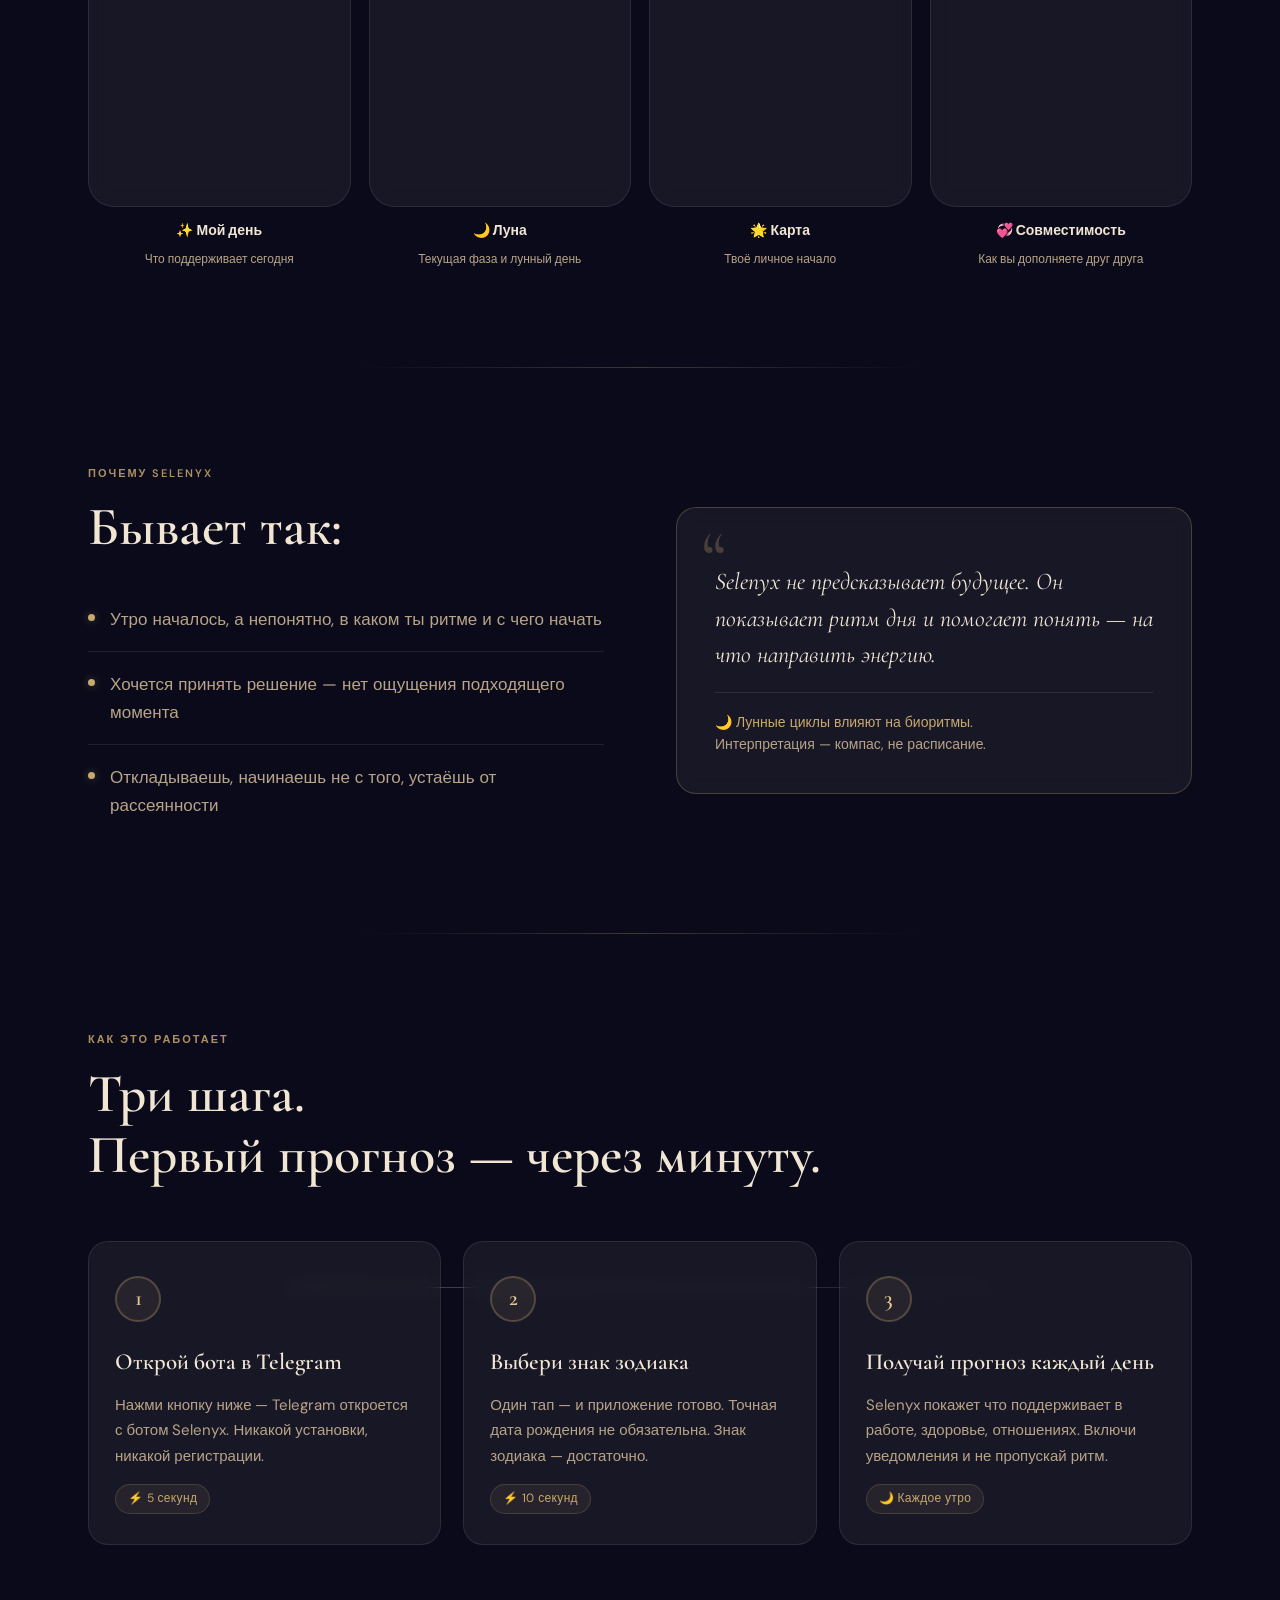
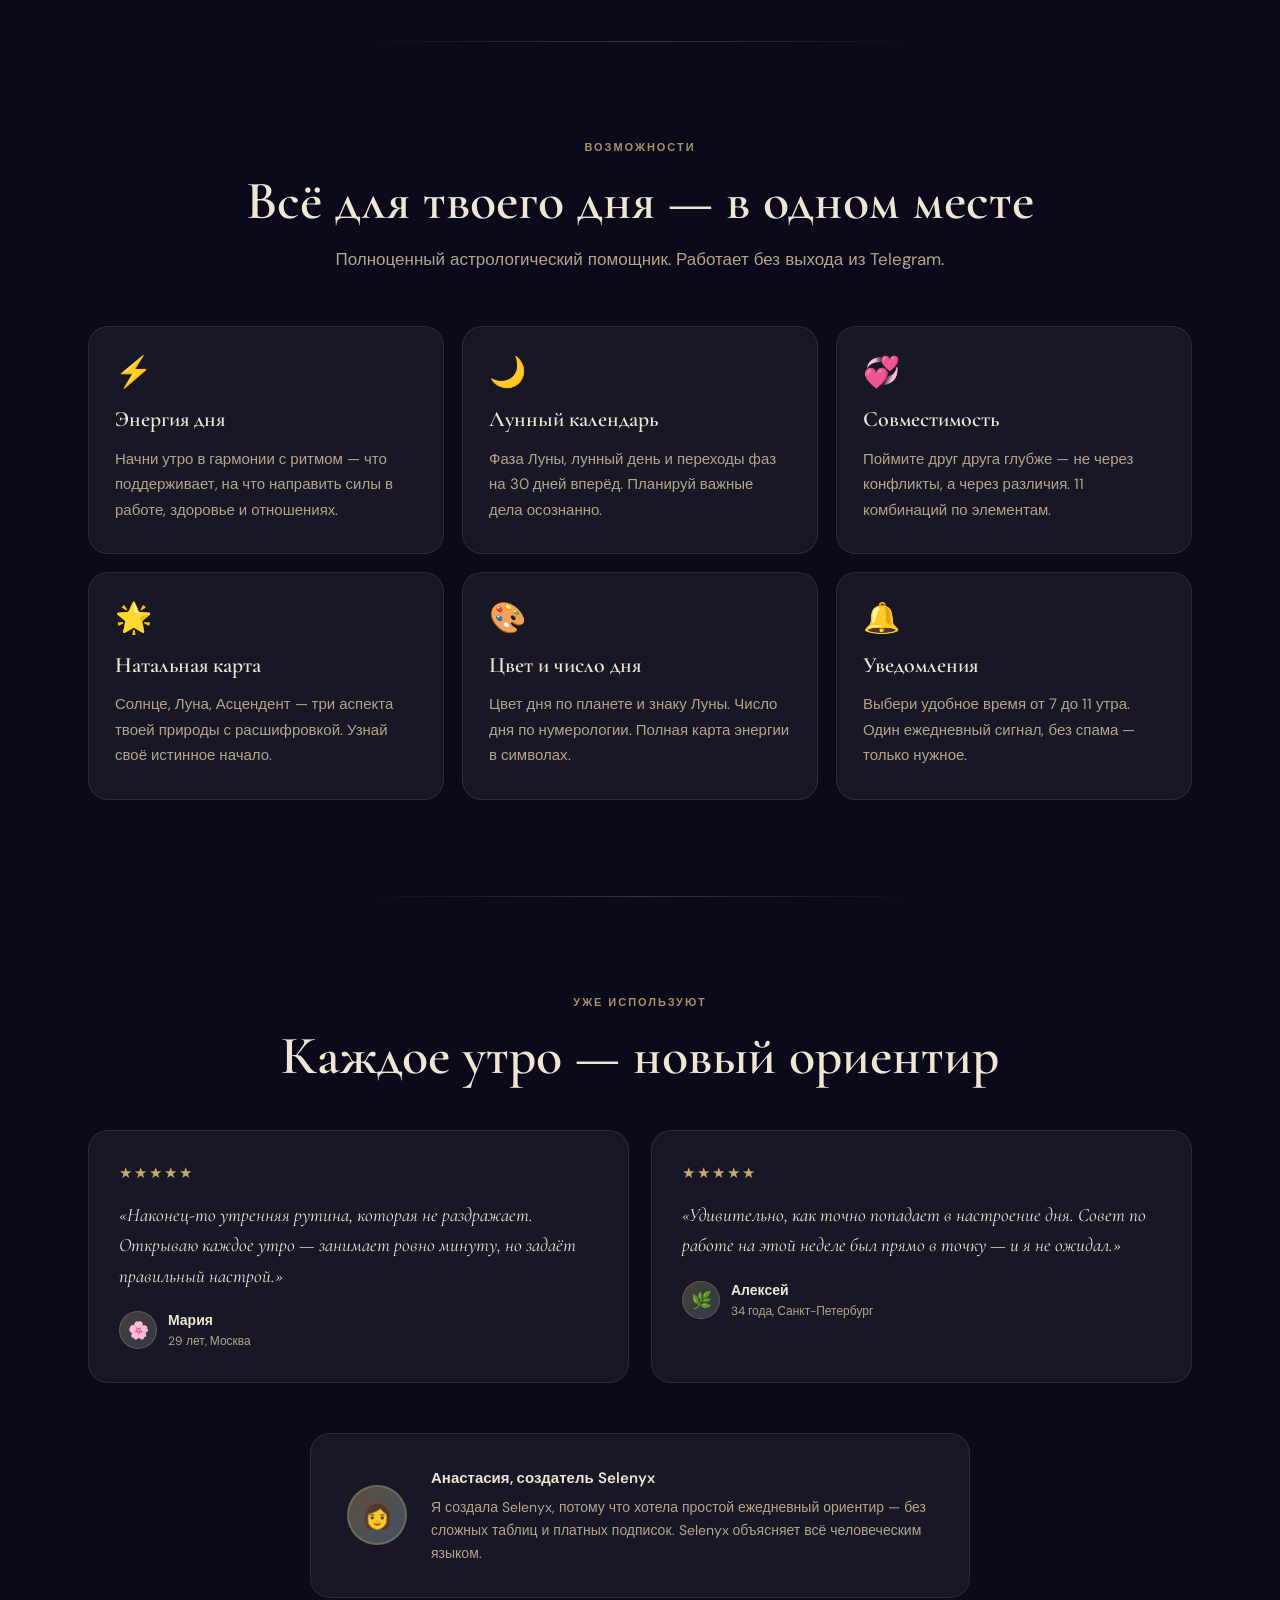
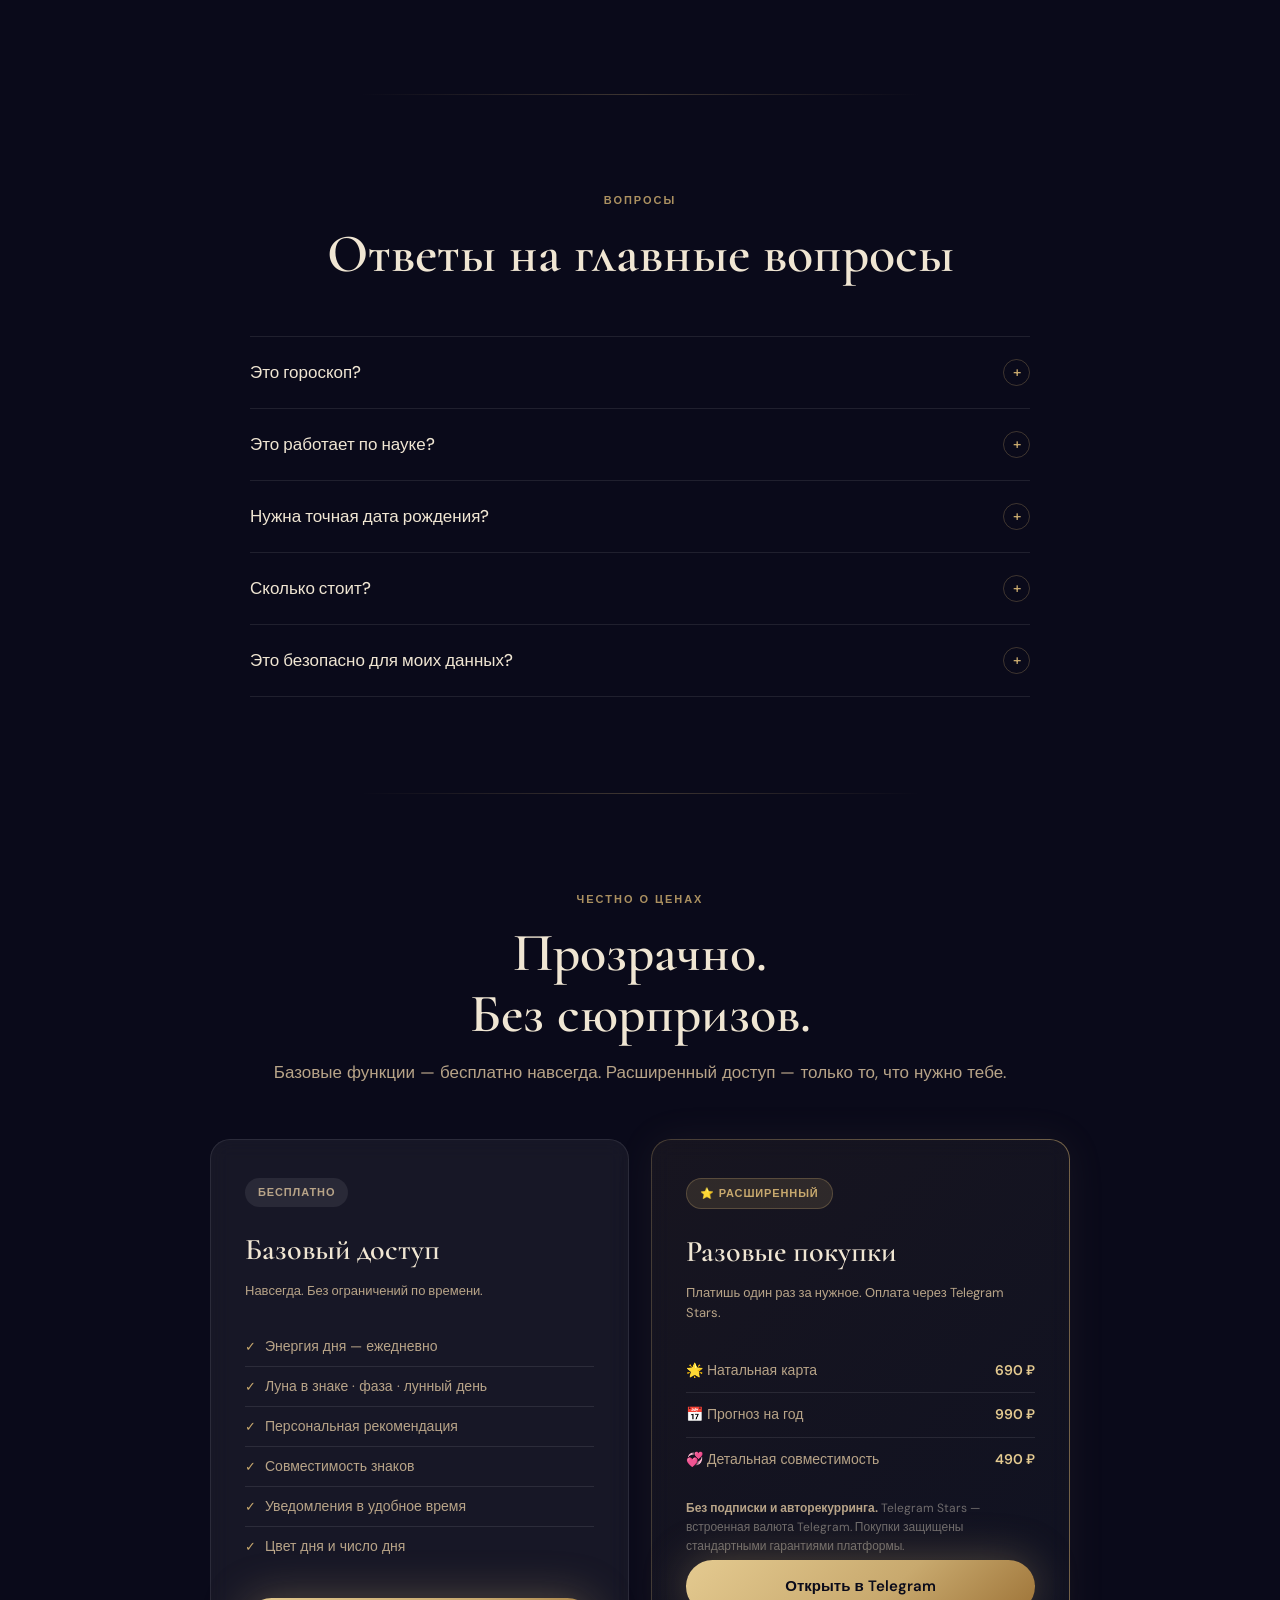
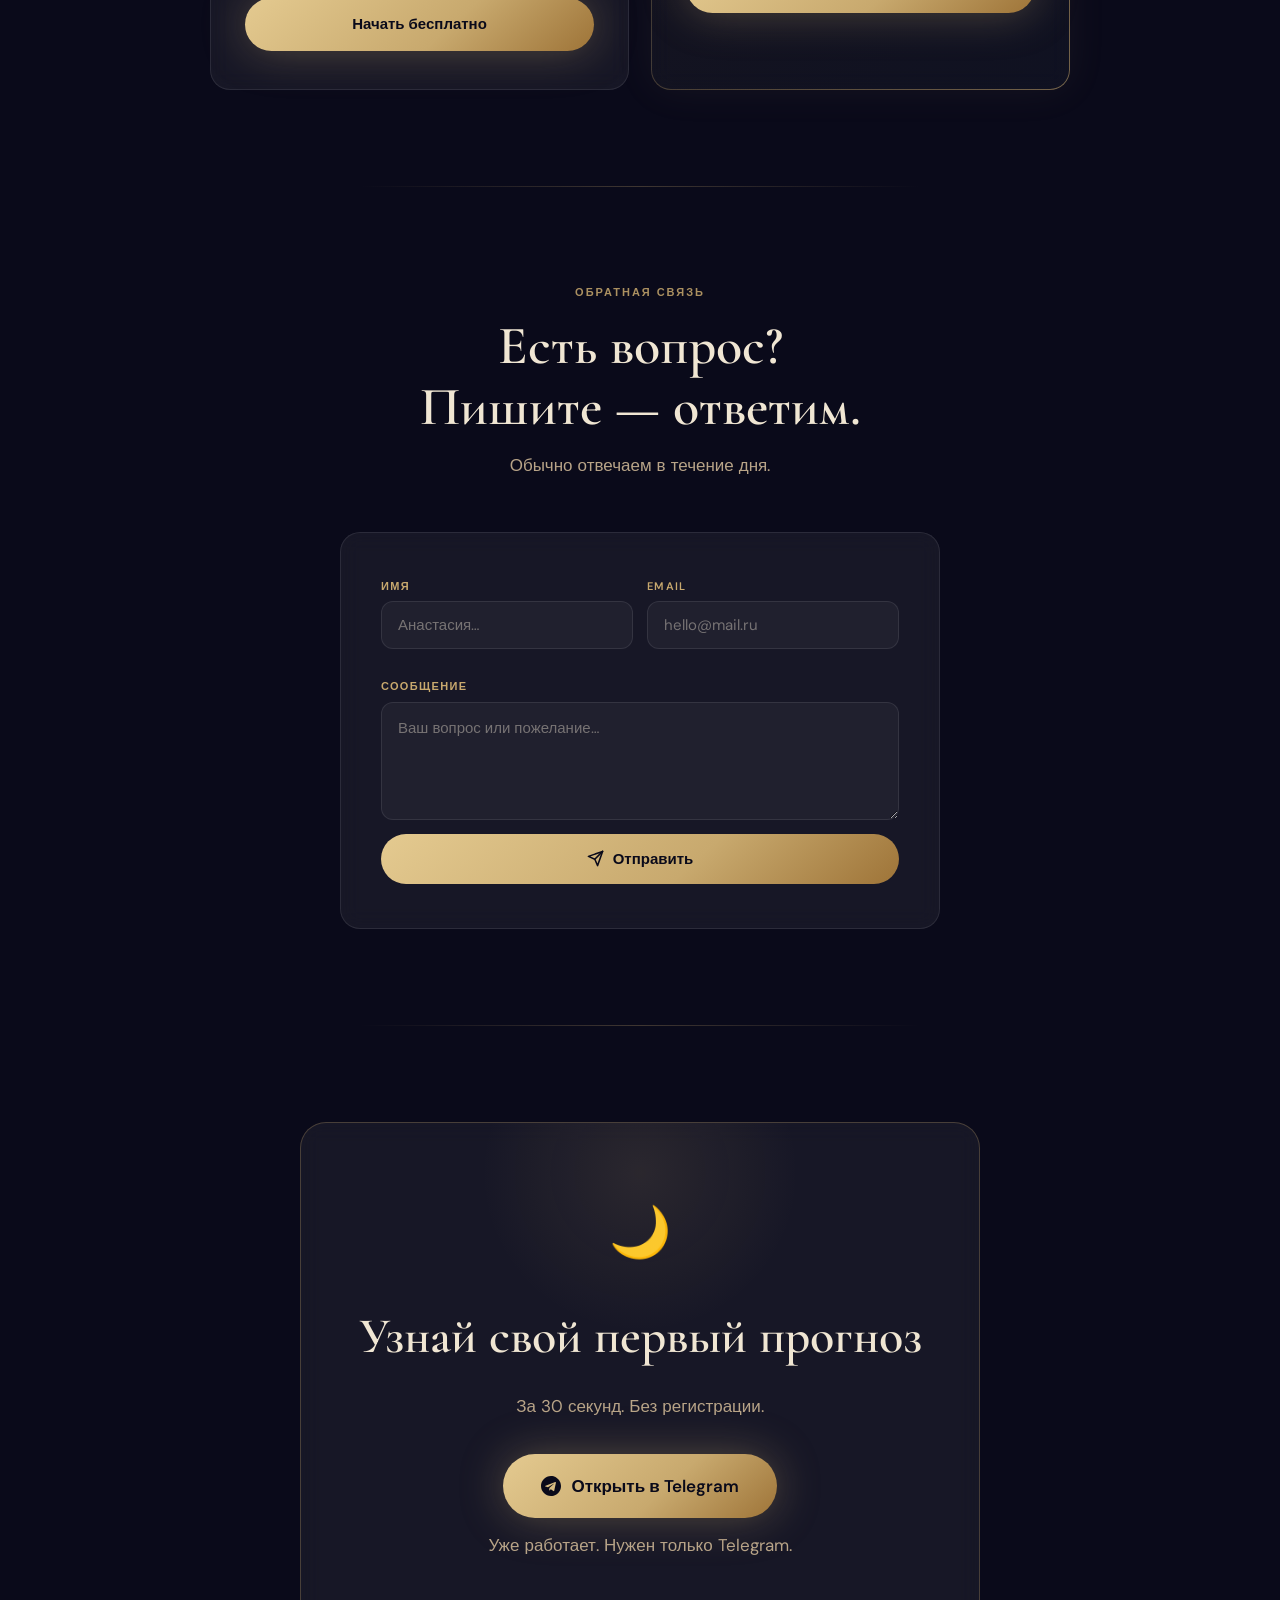
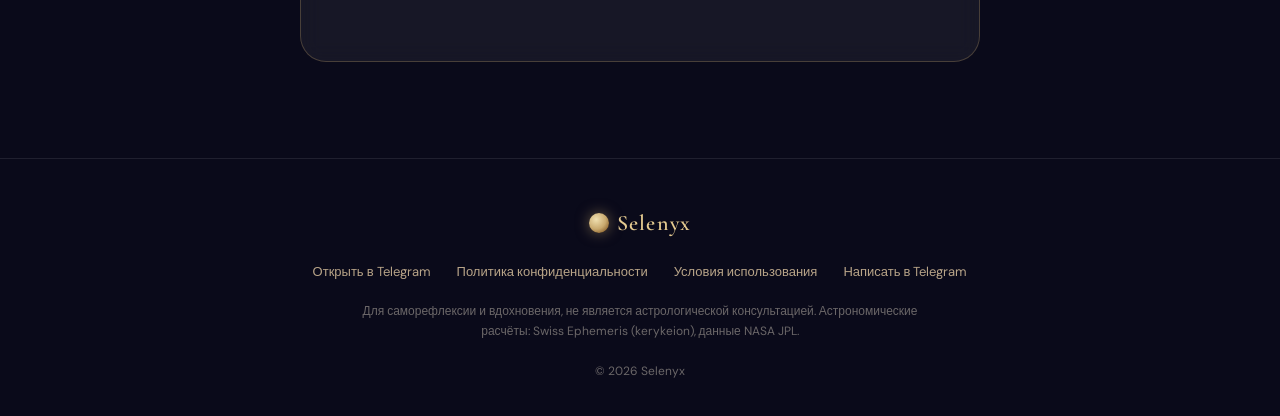
==== commit 25a28510: "feat: лендинг selenyx.ru — витрина для новых пользователей" ====
--- a/landing/index.html
+++ b/landing/index.html
@@ -11,8 +11,8 @@
   <meta property="og:title" content="Selenyx — Живи в ритме дня">
   <meta property="og:description" content="За 30 секунд — что поддерживает сегодня. Луна, энергия, рекомендации. Бесплатно.">
   <meta property="og:type" content="website">
-  <meta property="og:url" content="https://selenyx.vercel.app/">
-  <meta property="og:image" content="https://selenyx.vercel.app/og-image.png">
+  <meta property="og:url" content="https://selenyx.ru/">
+  <meta property="og:image" content="https://selenyx.ru/og-image.png">
   <meta name="twitter:card" content="summary_large_image">
   <meta name="twitter:title" content="Selenyx — Живи в ритме дня">
   <meta name="twitter:description" content="За 30 секунд — что поддерживает сегодня. Луна, энергия, рекомендации. Бесплатно.">
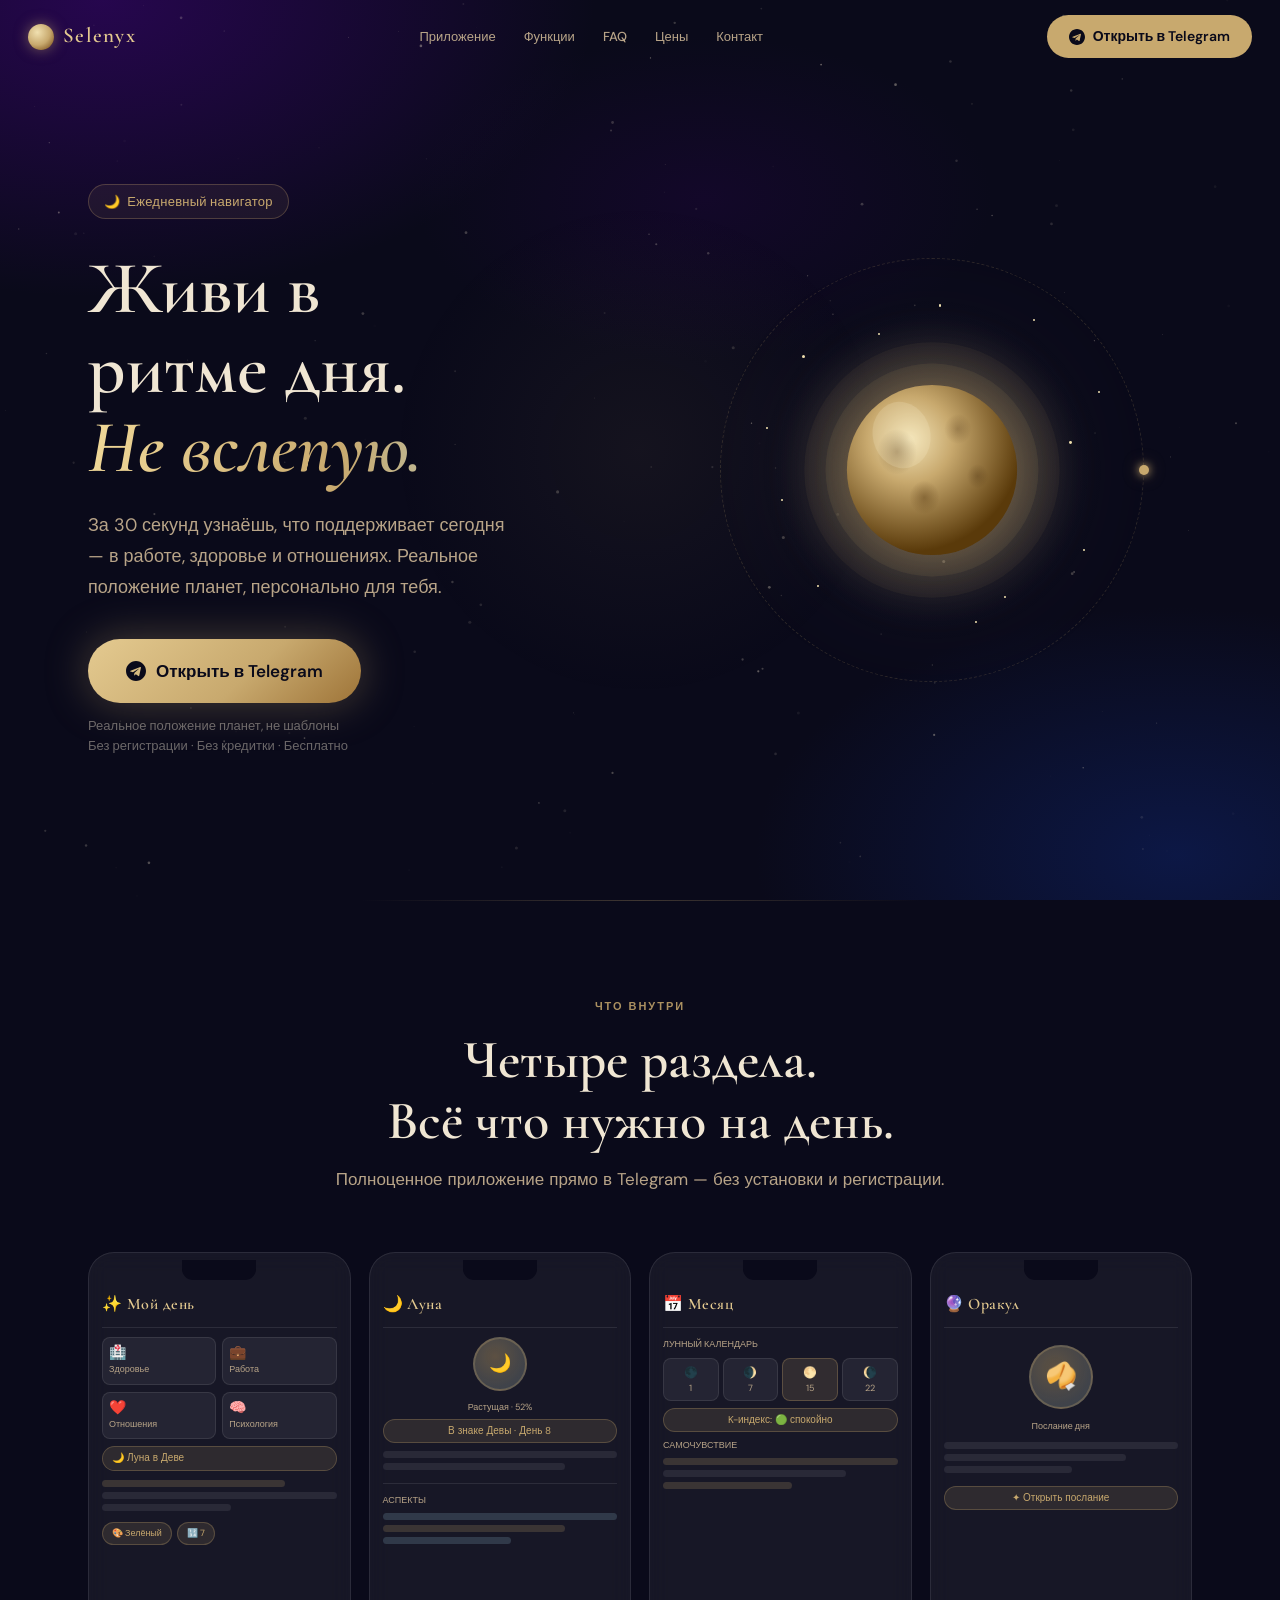
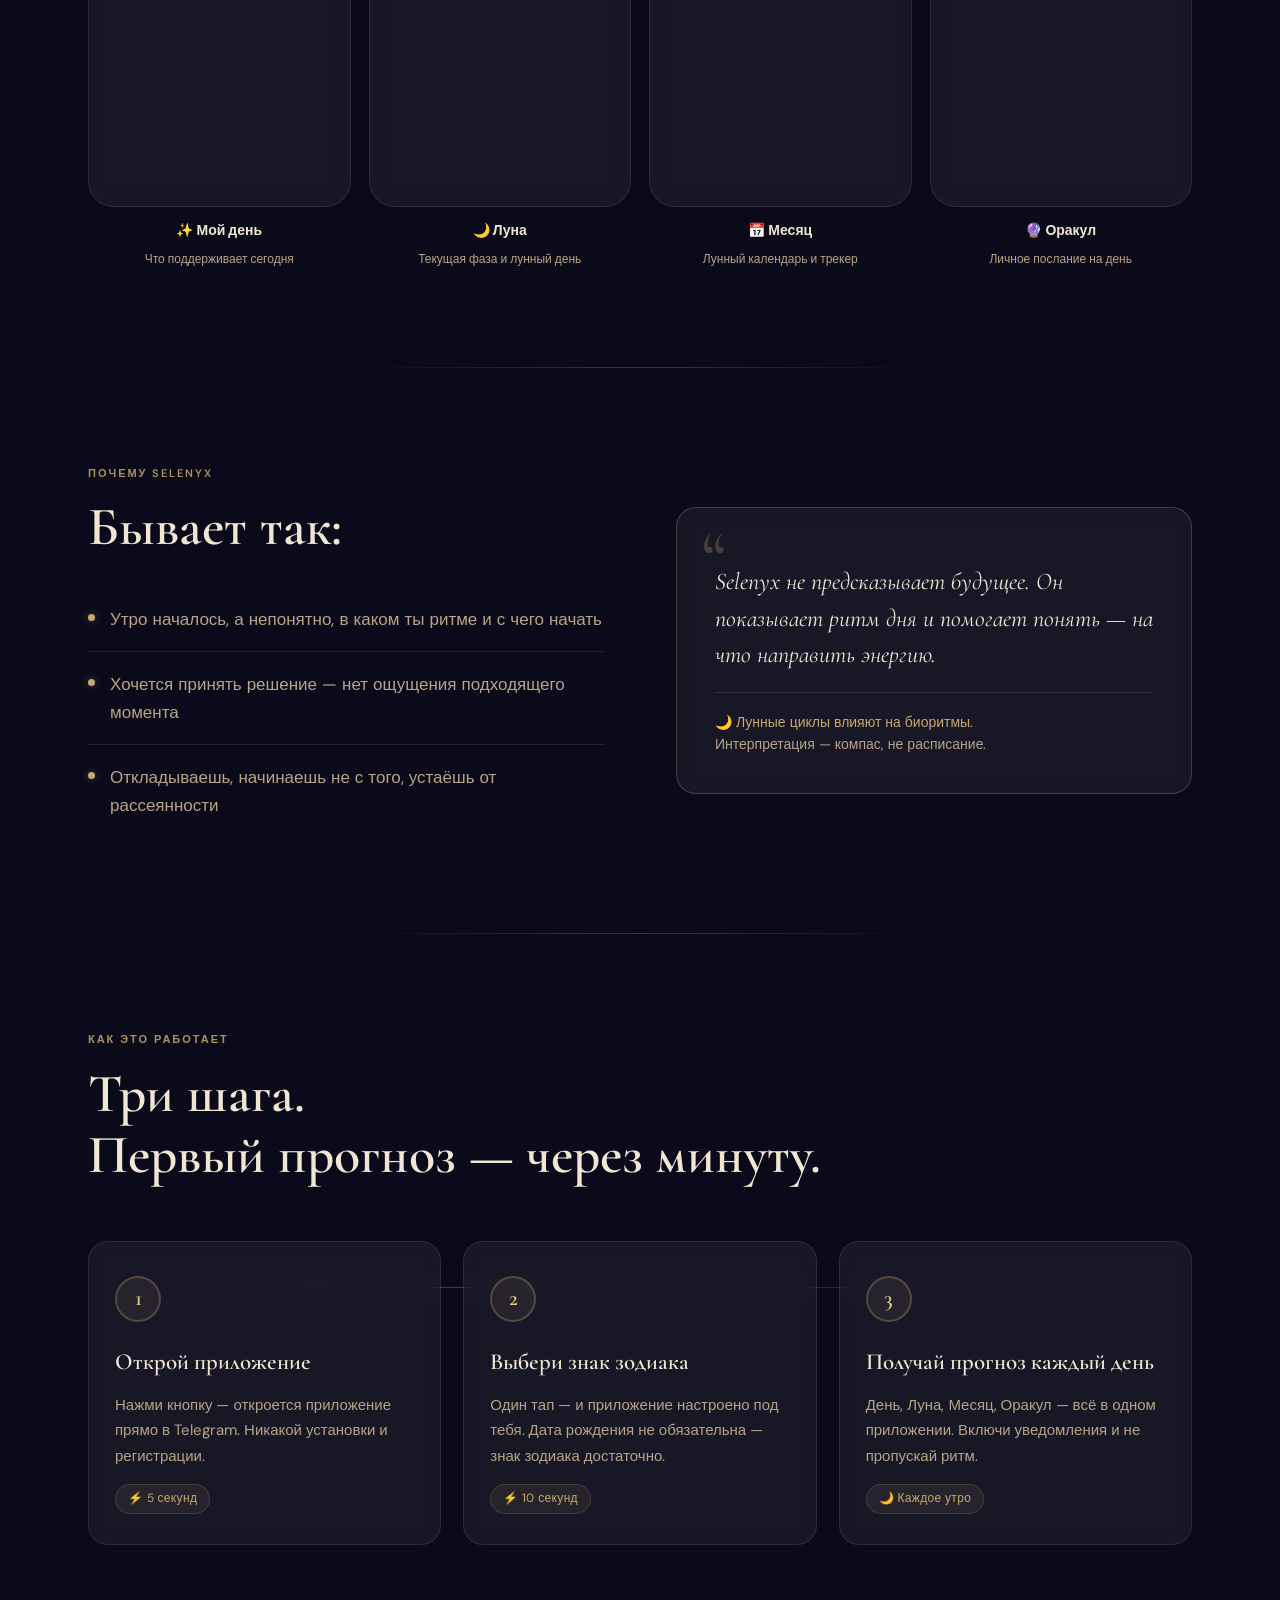
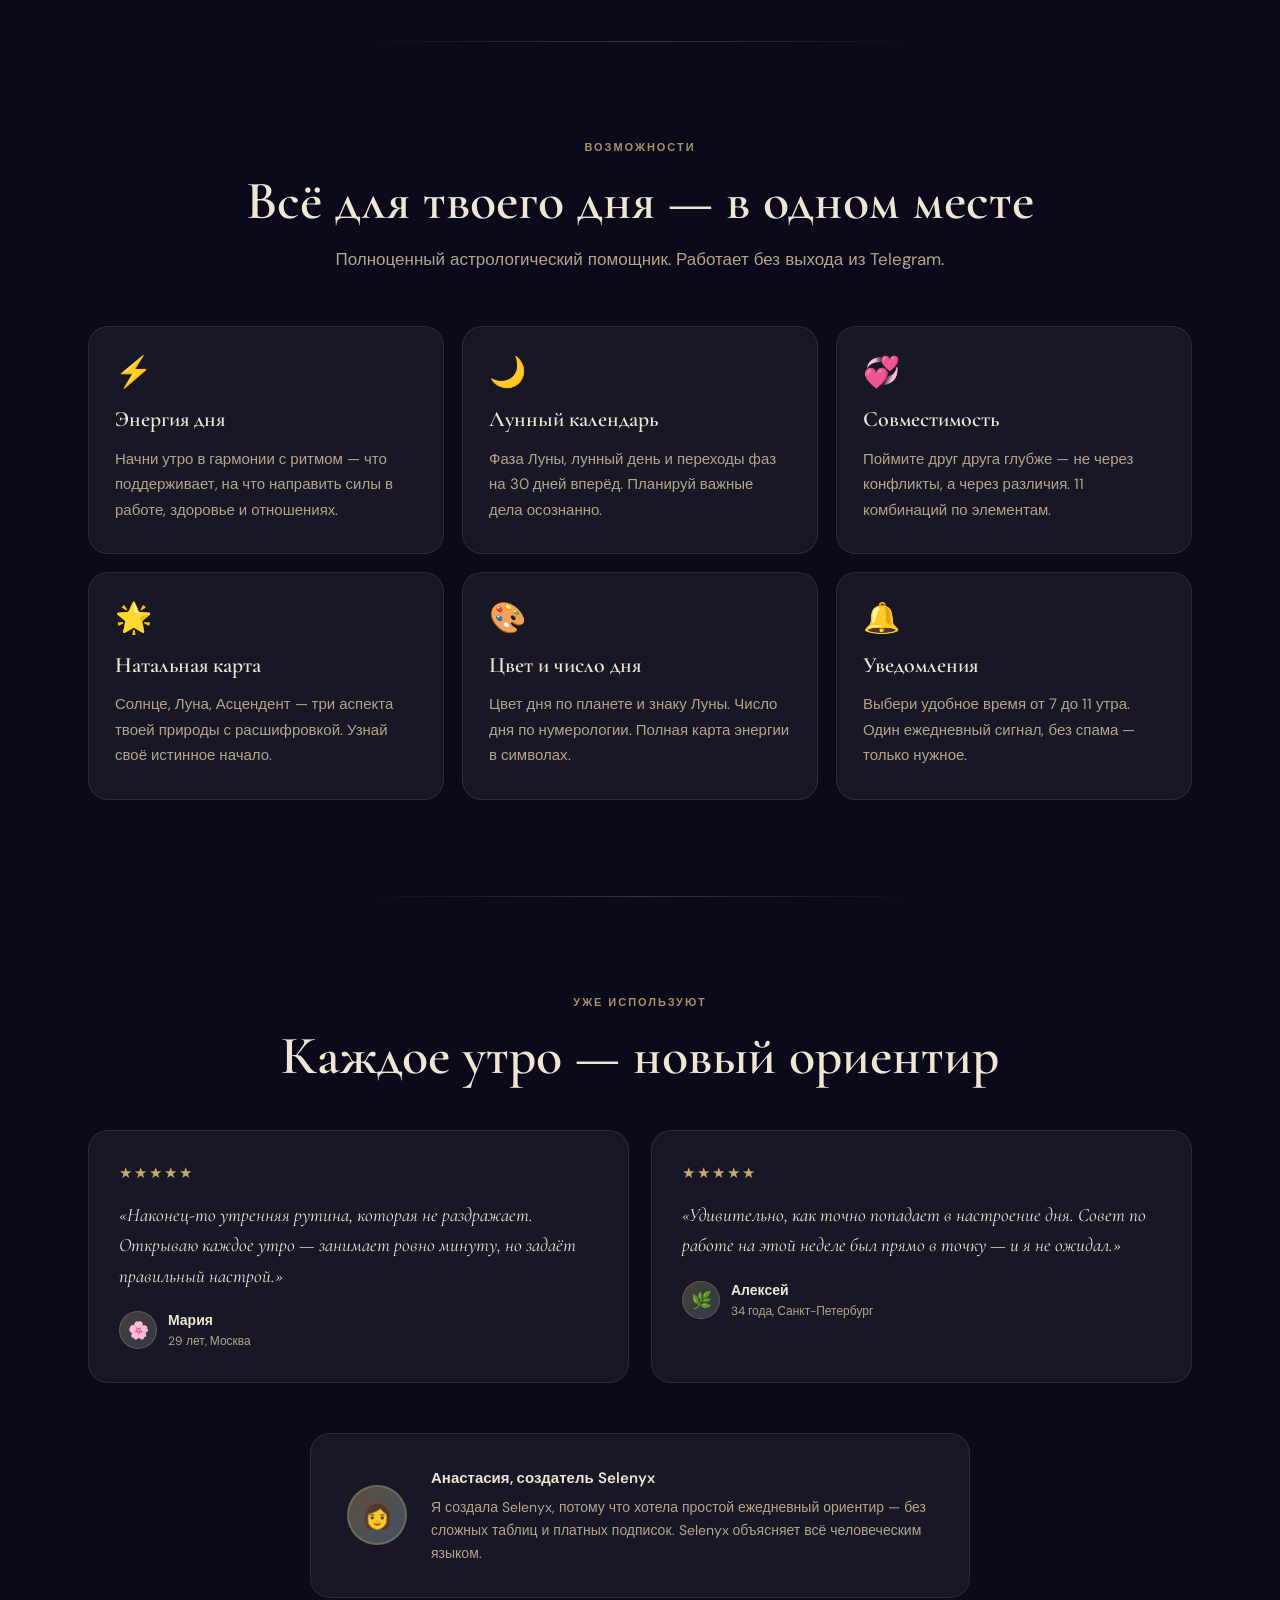
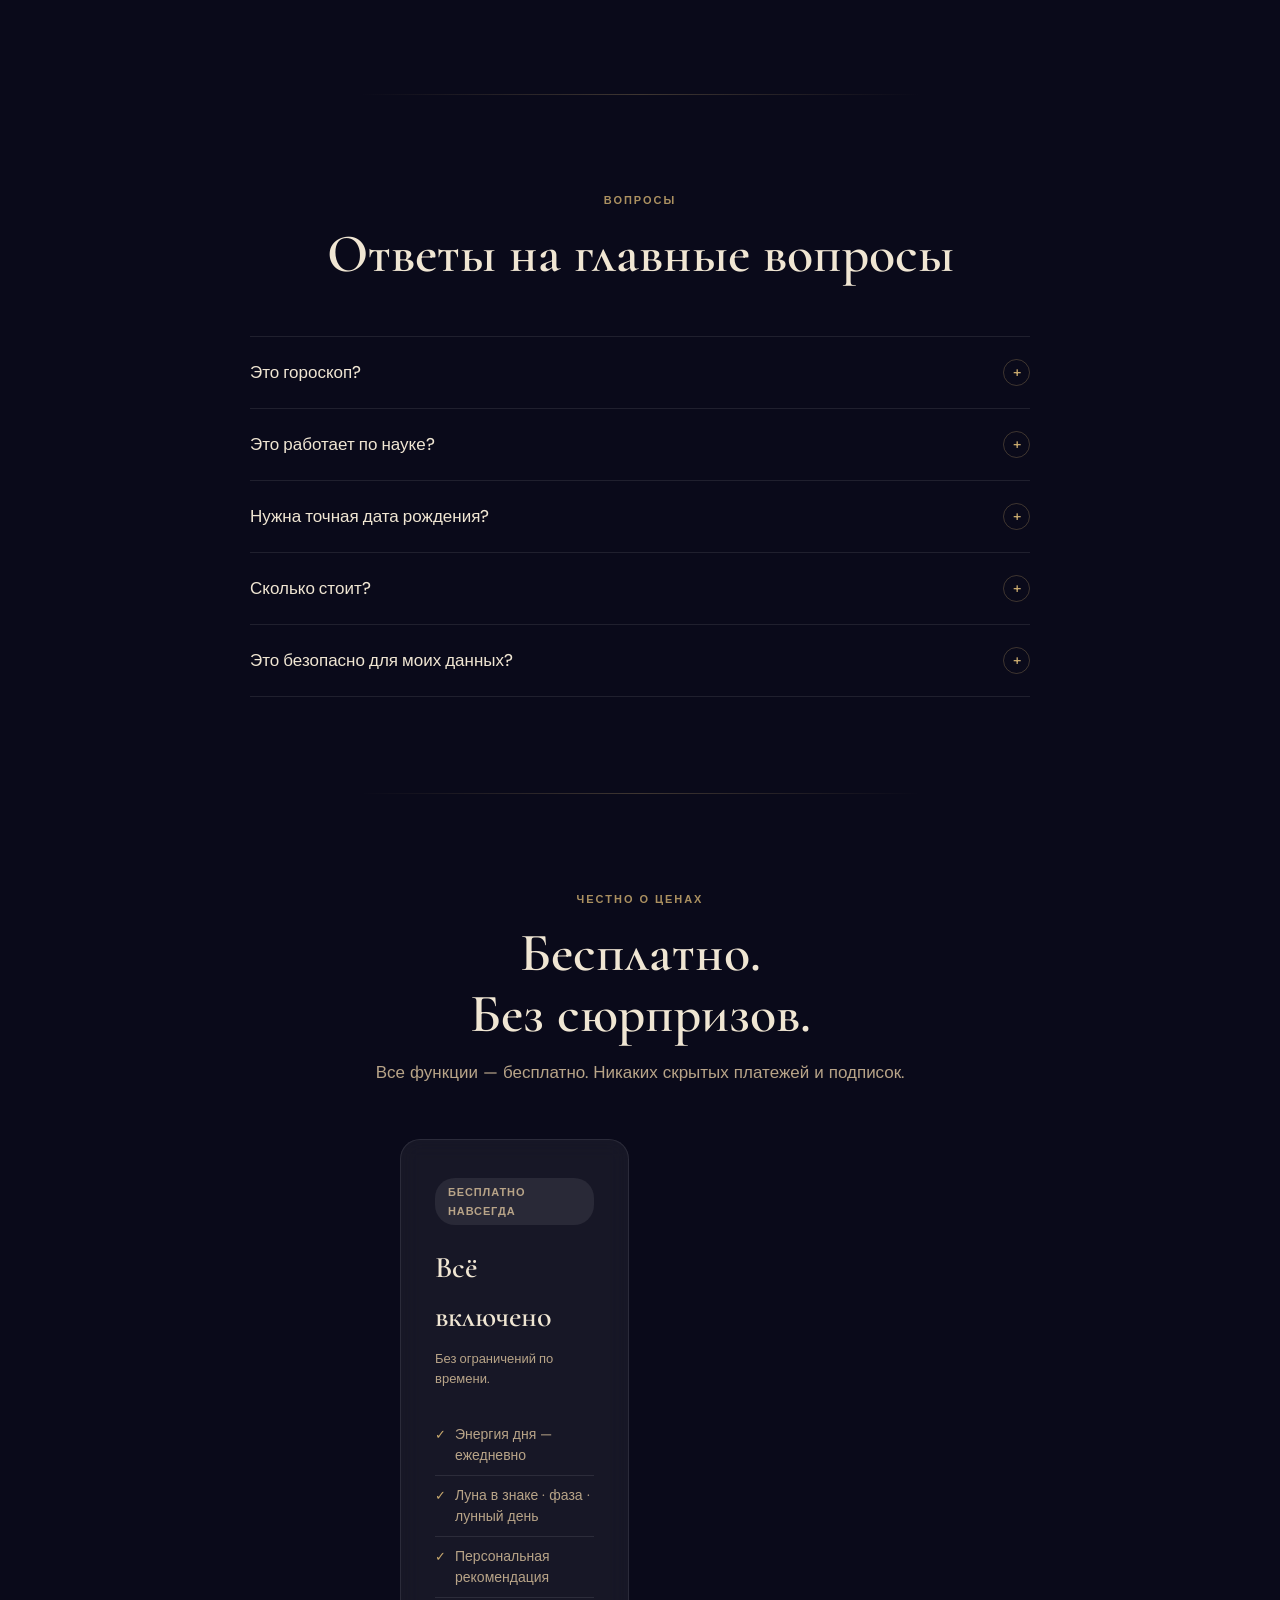
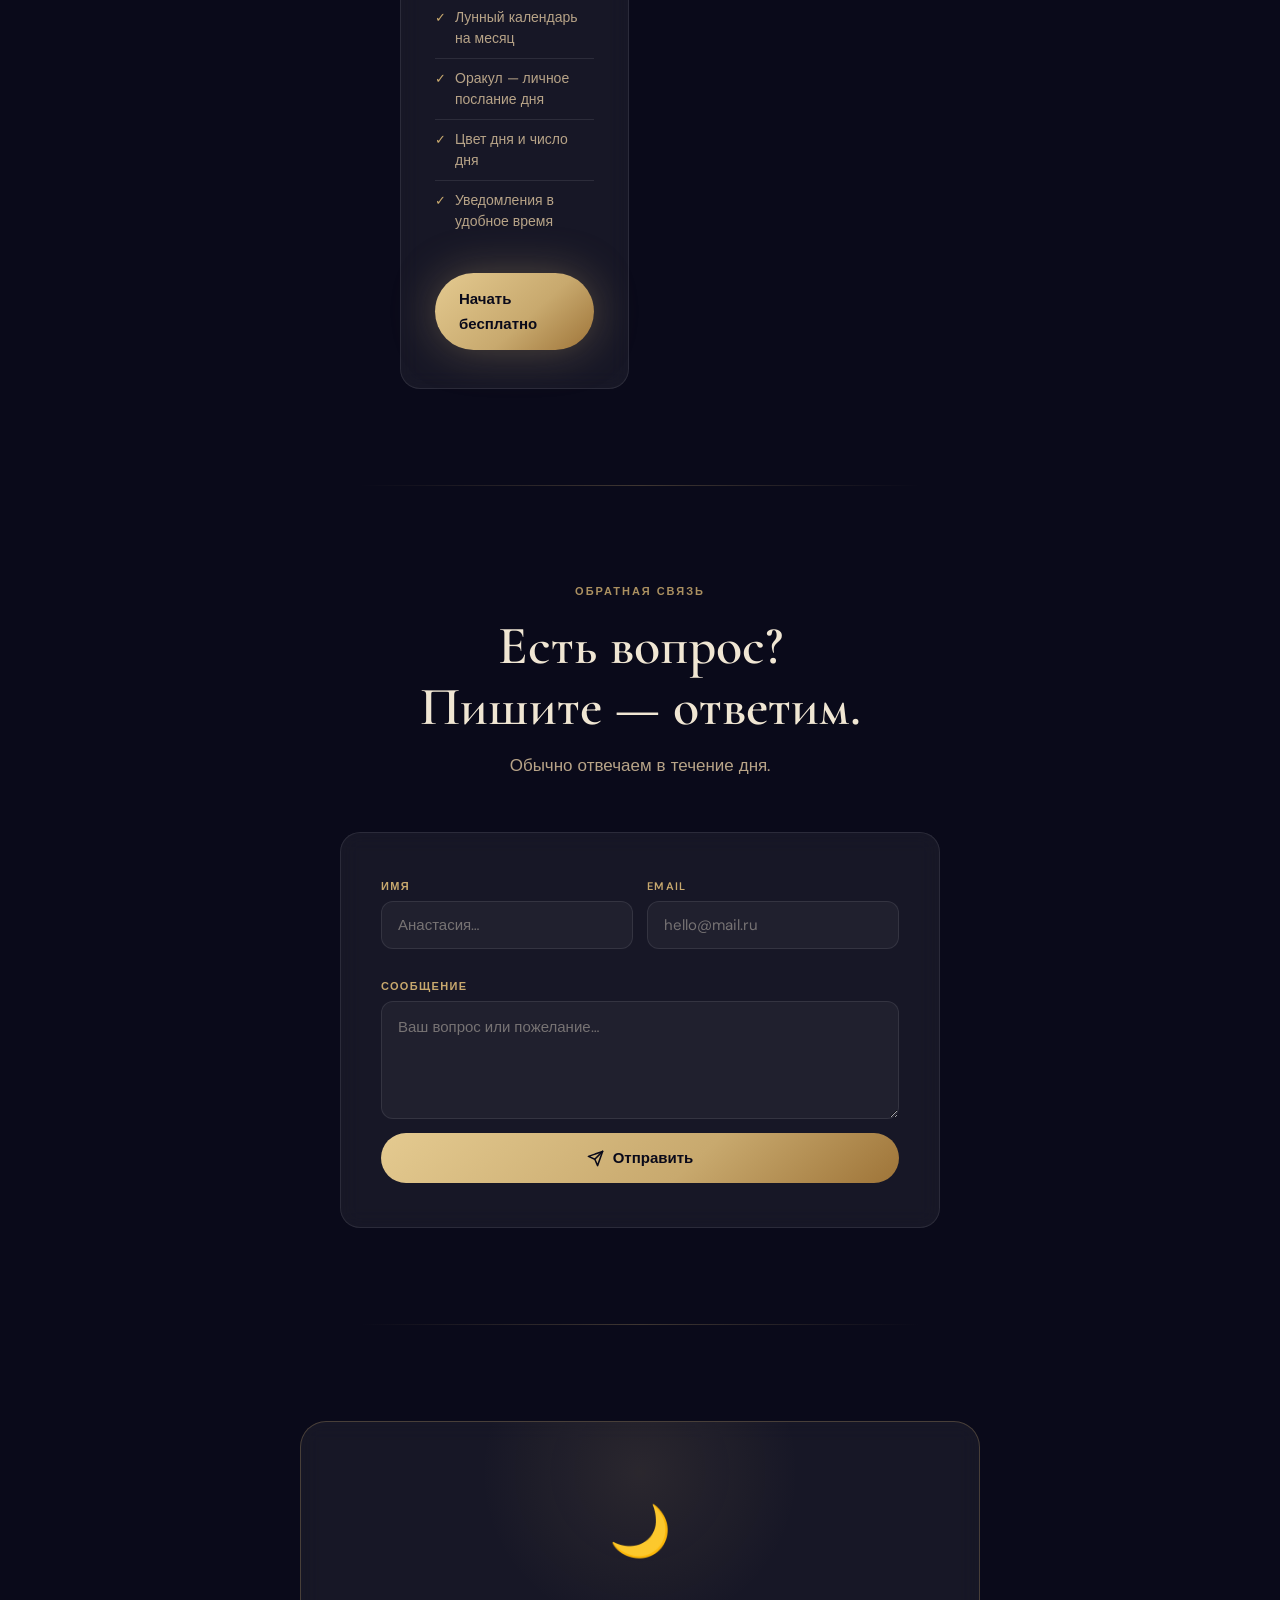
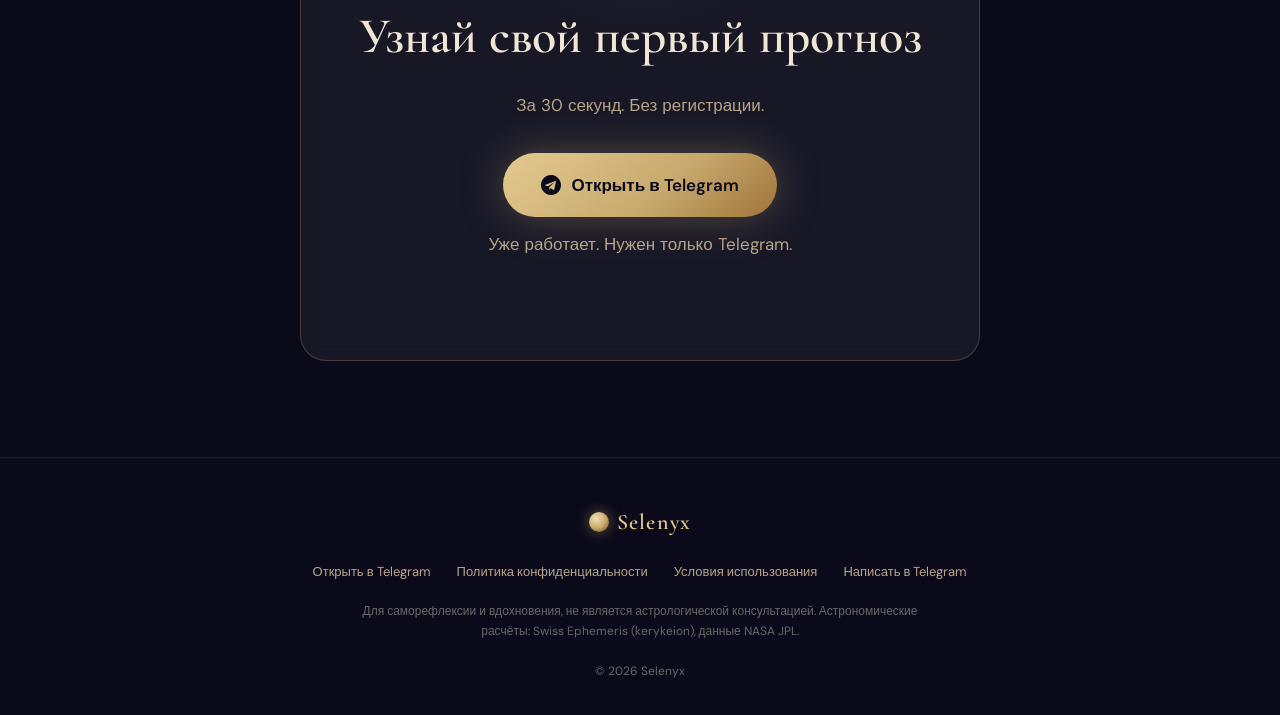
==== commit cf488642: "fix: лендинг — приведение в соответствие с мини-аппом - Preview: телефоны 3/4 Карта/Пара → Месяц/Ора" ====
--- a/landing/index.html
+++ b/landing/index.html
@@ -891,7 +891,7 @@
     <a href="#pricing">Цены</a>
     <a href="#contact">Контакт</a>
   </div>
-  <a href="https://t.me/Selenyx_mybot" target="_blank" rel="noopener noreferrer"
+  <a href="https://t.me/Selenyx_mybot/app" target="_blank" rel="noopener noreferrer"
      class="btn-tg" aria-label="Открыть Selenyx в Telegram" onclick="track('nav')">
     <svg viewBox="0 0 24 24" fill="currentColor" aria-hidden="true">
       <path d="M12 0C5.373 0 0 5.373 0 12s5.373 12 12 12 12-5.373 12-12S18.627 0 12 0zm5.894 8.221-1.97 9.28c-.145.658-.537.818-1.084.508l-3-2.21-1.447 1.394c-.16.16-.295.295-.605.295l.213-3.053 5.56-5.023c.242-.213-.054-.333-.373-.12l-6.869 4.326-2.96-.924c-.643-.204-.657-.643.136-.953l11.57-4.461c.537-.194 1.006.131.83.941z"/>
@@ -914,7 +914,7 @@
     <a href="#contact"  onclick="closeMenu()">Контакт</a>
   </nav>
   <div class="mob-tg">
-    <a href="https://t.me/Selenyx_mybot" target="_blank" rel="noopener noreferrer"
+    <a href="https://t.me/Selenyx_mybot/app" target="_blank" rel="noopener noreferrer"
        class="cta" style="display:inline-flex;"
        aria-label="Открыть Selenyx в Telegram"
        onclick="track('mob-menu');closeMenu()">
@@ -935,7 +935,7 @@
         <h1 class="hero-h1">Живи в ритме дня.<br><em>Не вслепую.</em></h1>
         <p class="hero-p">За 30 секунд узнаёшь, что поддерживает сегодня — в работе, здоровье и отношениях. Реальное положение планет, персонально для тебя.</p>
         <div class="cta-wrap">
-          <a href="https://t.me/Selenyx_mybot" target="_blank" rel="noopener noreferrer"
+          <a href="https://t.me/Selenyx_mybot/app" target="_blank" rel="noopener noreferrer"
              class="cta" aria-label="Открыть Selenyx в Telegram" onclick="track('hero')">
             <svg viewBox="0 0 24 24" fill="currentColor" aria-hidden="true">
               <path d="M12 0C5.373 0 0 5.373 0 12s5.373 12 12 12 12-5.373 12-12S18.627 0 12 0zm5.894 8.221-1.97 9.28c-.145.658-.537.818-1.084.508l-3-2.21-1.447 1.394c-.16.16-.295.295-.605.295l.213-3.053 5.56-5.023c.242-.213-.054-.333-.373-.12l-6.869 4.326-2.96-.924c-.643-.204-.657-.643.136-.953l11.57-4.461c.537-.194 1.006.131.83.941z"/>
@@ -1048,50 +1048,47 @@
         <div class="ph-cap"><strong>🌙 Луна</strong><span>Текущая фаза и лунный день</span></div>
       </div>
 
-      <!-- Natal -->
+      <!-- Month -->
       <div class="r d3">
         <div class="phone">
           <div class="notch"></div>
           <div class="scr">
-            <div class="p-title">🌟 Карта</div>
+            <div class="p-title">📅 Месяц</div>
             <div class="p-hr"></div>
-            <div class="p-2">
-              <div class="p-card p-cen"><div class="p-emo">☀️</div><div class="p-lbl">Солнце</div><div class="p-val">Овен</div></div>
-              <div class="p-card p-cen"><div class="p-emo">🌙</div><div class="p-lbl">Луна</div><div class="p-val">Близнецы</div></div>
+            <div class="p-cap" style="margin-bottom:6px;">ЛУННЫЙ КАЛЕНДАРЬ</div>
+            <div class="p-2" style="grid-template-columns:repeat(4,1fr);gap:4px;margin-bottom:7px;">
+              <div class="p-card p-cen" style="padding:4px 2px;"><div style="font-size:11px;">🌑</div><div class="p-lbl">1</div></div>
+              <div class="p-card p-cen" style="padding:4px 2px;"><div style="font-size:11px;">🌒</div><div class="p-lbl">7</div></div>
+              <div class="p-card p-cen" style="padding:4px 2px;background:rgba(200,169,110,.15);border-color:var(--border-g);"><div style="font-size:11px;">🌕</div><div class="p-lbl">15</div></div>
+              <div class="p-card p-cen" style="padding:4px 2px;"><div style="font-size:11px;">🌘</div><div class="p-lbl">22</div></div>
             </div>
-            <div class="p-card p-cen" style="margin-bottom:8px;">
-              <div class="p-emo">⬆️</div><div class="p-lbl">Асцендент</div><div class="p-val">Лев</div>
-            </div>
-            <div class="bar f"></div>
+            <div class="pill" style="display:block;text-align:center;margin-bottom:6px;">K-индекс: 🟢 спокойно</div>
+            <div class="p-cap" style="margin-bottom:5px;">САМОЧУВСТВИЕ</div>
+            <div class="bar f g"></div>
             <div class="bar m"></div>
-            <div class="bar f"></div>
-            <div class="bar s"></div>
+            <div class="bar s g"></div>
           </div>
         </div>
-        <div class="ph-cap"><strong>🌟 Карта</strong><span>Твоё личное начало</span></div>
-      </div>
-
-      <!-- Compat -->
+        <div class="ph-cap"><strong>📅 Месяц</strong><span>Лунный календарь и трекер</span></div>
+      </div>
+
+      <!-- Oracle -->
       <div class="r d4">
         <div class="phone">
           <div class="notch"></div>
           <div class="scr">
-            <div class="p-title">💞 Пара</div>
+            <div class="p-title">🔮 Оракул</div>
             <div class="p-hr"></div>
-            <div class="compat-row">
-              <div class="p-card p-cen" style="padding:7px 10px;"><div style="font-size:18px;">♈</div><div class="p-lbl">Овен</div></div>
-              <span style="font-size:14px;color:var(--gold);">💞</span>
-              <div class="p-card p-cen" style="padding:7px 10px;"><div style="font-size:18px;">♎</div><div class="p-lbl">Весы</div></div>
-            </div>
-            <div class="compat-big">87%</div>
-            <div class="compat-lbl">Совместимость</div>
-            <div class="compat-bg"></div>
+            <div class="p-circle" style="width:64px;height:64px;font-size:26px;margin:8px auto 10px;">🥠</div>
+            <div class="p-cap p-cen" style="margin-bottom:8px;">Послание дня</div>
             <div class="bar f"></div>
             <div class="bar m"></div>
             <div class="bar s"></div>
+            <div style="height:8px;"></div>
+            <div class="pill" style="display:block;text-align:center;">✦ Открыть послание</div>
           </div>
         </div>
-        <div class="ph-cap"><strong>💞 Совместимость</strong><span>Как вы дополняете друг друга</span></div>
+        <div class="ph-cap"><strong>🔮 Оракул</strong><span>Личное послание на день</span></div>
       </div>
     </div>
   </div>
@@ -1134,20 +1131,20 @@
     <div class="steps">
       <div class="step r d1">
         <div class="snum">1</div>
-        <h3>Открой бота в Telegram</h3>
-        <p>Нажми кнопку ниже — Telegram откроется с ботом Selenyx. Никакой установки, никакой регистрации.</p>
+        <h3>Открой приложение</h3>
+        <p>Нажми кнопку — откроется приложение прямо в Telegram. Никакой установки и регистрации.</p>
         <span class="badge">⚡ 5 секунд</span>
       </div>
       <div class="step r d2">
         <div class="snum">2</div>
         <h3>Выбери знак зодиака</h3>
-        <p>Один тап — и приложение готово. Точная дата рождения не обязательна. Знак зодиака — достаточно.</p>
+        <p>Один тап — и приложение настроено под тебя. Дата рождения не обязательна — знак зодиака достаточно.</p>
         <span class="badge">⚡ 10 секунд</span>
       </div>
       <div class="step r d3">
         <div class="snum">3</div>
         <h3>Получай прогноз каждый день</h3>
-        <p>Selenyx покажет что поддерживает в работе, здоровье, отношениях. Включи уведомления и не пропускай ритм.</p>
+        <p>День, Луна, Месяц, Оракул — всё в одном приложении. Включи уведомления и не пропускай ритм.</p>
         <span class="badge">🌙 Каждое утро</span>
       </div>
     </div>
@@ -1292,7 +1289,7 @@
           <span class="fq-ic" aria-hidden="true">+</span>
         </button>
         <div class="fa" role="region">
-          <div class="fa-in"><strong>Бесплатно навсегда:</strong> энергия дня, Луна в знаке, фаза, лунный день, рекомендации, уведомления. Расширенный доступ (натальная карта, прогноз на год, детальная совместимость) — разовые покупки в Telegram Stars. Без авторекурринга.</div>
+          <div class="fa-in"><strong>Бесплатно навсегда.</strong> Все функции открыты сразу: энергия дня, Луна, лунный календарь, оракул, цвет и число дня, уведомления. Никаких скрытых платежей и подписок.</div>
         </div>
       </div>
 
@@ -1302,7 +1299,7 @@
           <span class="fq-ic" aria-hidden="true">+</span>
         </button>
         <div class="fa" role="region">
-          <div class="fa-in">Selenyx хранит только знак зодиака и время уведомлений. <strong>Авторизация через Telegram</strong> — никаких паролей и email. Данные не передаются третьим лицам.</div>
+          <div class="fa-in">Selenyx хранит только знак зодиака и время уведомлений. Авторизация через Telegram — вход через приложение, которому ты уже доверяешь. Данные не передаются третьим лицам.</div>
         </div>
       </div>
 
@@ -1317,40 +1314,26 @@
   <div class="wrap">
     <div class="pricing-hd r">
       <p class="tag">Честно о ценах</p>
-      <h2 class="h2">Прозрачно.<br>Без сюрпризов.</h2>
-      <p class="sub">Базовые функции — бесплатно навсегда. Расширенный доступ — только то, что нужно тебе.</p>
+      <h2 class="h2">Бесплатно.<br>Без сюрпризов.</h2>
+      <p class="sub">Все функции — бесплатно. Никаких скрытых платежей и подписок.</p>
     </div>
-    <div class="price-grid">
+    <div class="price-grid" style="max-width:480px;margin:0 auto;">
       <div class="pc free r d1">
-        <span class="pbadge free">Бесплатно</span>
-        <h3 class="ptitle">Базовый доступ</h3>
-        <p class="psub">Навсегда. Без ограничений по времени.</p>
+        <span class="pbadge free">Бесплатно навсегда</span>
+        <h3 class="ptitle">Всё включено</h3>
+        <p class="psub">Без ограничений по времени.</p>
         <ul class="plist">
           <li><span class="ck" aria-hidden="true">✓</span> Энергия дня — ежедневно</li>
           <li><span class="ck" aria-hidden="true">✓</span> Луна в знаке · фаза · лунный день</li>
           <li><span class="ck" aria-hidden="true">✓</span> Персональная рекомендация</li>
-          <li><span class="ck" aria-hidden="true">✓</span> Совместимость знаков</li>
+          <li><span class="ck" aria-hidden="true">✓</span> Лунный календарь на месяц</li>
+          <li><span class="ck" aria-hidden="true">✓</span> Оракул — личное послание дня</li>
+          <li><span class="ck" aria-hidden="true">✓</span> Цвет дня и число дня</li>
           <li><span class="ck" aria-hidden="true">✓</span> Уведомления в удобное время</li>
-          <li><span class="ck" aria-hidden="true">✓</span> Цвет дня и число дня</li>
         </ul>
-        <a href="https://t.me/Selenyx_mybot" target="_blank" rel="noopener noreferrer"
-           class="cta" aria-label="Начать бесплатно в Telegram" onclick="track('pricing-free')">
+        <a href="https://t.me/Selenyx_mybot/app" target="_blank" rel="noopener noreferrer"
+           class="cta" aria-label="Начать бесплатно" onclick="track('pricing-free')">
           Начать бесплатно
-        </a>
-      </div>
-      <div class="pc premium r d2">
-        <span class="pbadge premium">⭐ Расширенный</span>
-        <h3 class="ptitle">Разовые покупки</h3>
-        <p class="psub">Платишь один раз за нужное. Оплата через Telegram Stars.</p>
-        <div>
-          <div class="prow"><span class="pname">🌟 Натальная карта</span><span class="pprice">690 ₽</span></div>
-          <div class="prow"><span class="pname">📅 Прогноз на год</span><span class="pprice">990 ₽</span></div>
-          <div class="prow"><span class="pname">💞 Детальная совместимость</span><span class="pprice">490 ₽</span></div>
-        </div>
-        <p class="pnote"><strong>Без подписки и авторекурринга.</strong> Telegram Stars — встроенная валюта Telegram. Покупки защищены стандартными гарантиями платформы.</p>
-        <a href="https://t.me/Selenyx_mybot" target="_blank" rel="noopener noreferrer"
-           class="cta" aria-label="Открыть Selenyx в Telegram" onclick="track('pricing-premium')">
-          Открыть в Telegram
         </a>
       </div>
     </div>
@@ -1419,7 +1402,7 @@
       <span class="fcta-moon" aria-hidden="true">🌙</span>
       <h2>Узнай свой первый прогноз</h2>
       <p>За 30 секунд. Без регистрации.</p>
-      <a href="https://t.me/Selenyx_mybot" target="_blank" rel="noopener noreferrer"
+      <a href="https://t.me/Selenyx_mybot/app" target="_blank" rel="noopener noreferrer"
          class="cta" style="display:inline-flex;" aria-label="Открыть Selenyx в Telegram" onclick="track('final')">
         <svg viewBox="0 0 24 24" fill="currentColor" width="20" height="20" aria-hidden="true">
           <path d="M12 0C5.373 0 0 5.373 0 12s5.373 12 12 12 12-5.373 12-12S18.627 0 12 0zm5.894 8.221-1.97 9.28c-.145.658-.537.818-1.084.508l-3-2.21-1.447 1.394c-.16.16-.295.295-.605.295l.213-3.053 5.56-5.023c.242-.213-.054-.333-.373-.12l-6.869 4.326-2.96-.924c-.643-.204-.657-.643.136-.953l11.57-4.461c.537-.194 1.006.131.83.941z"/>
